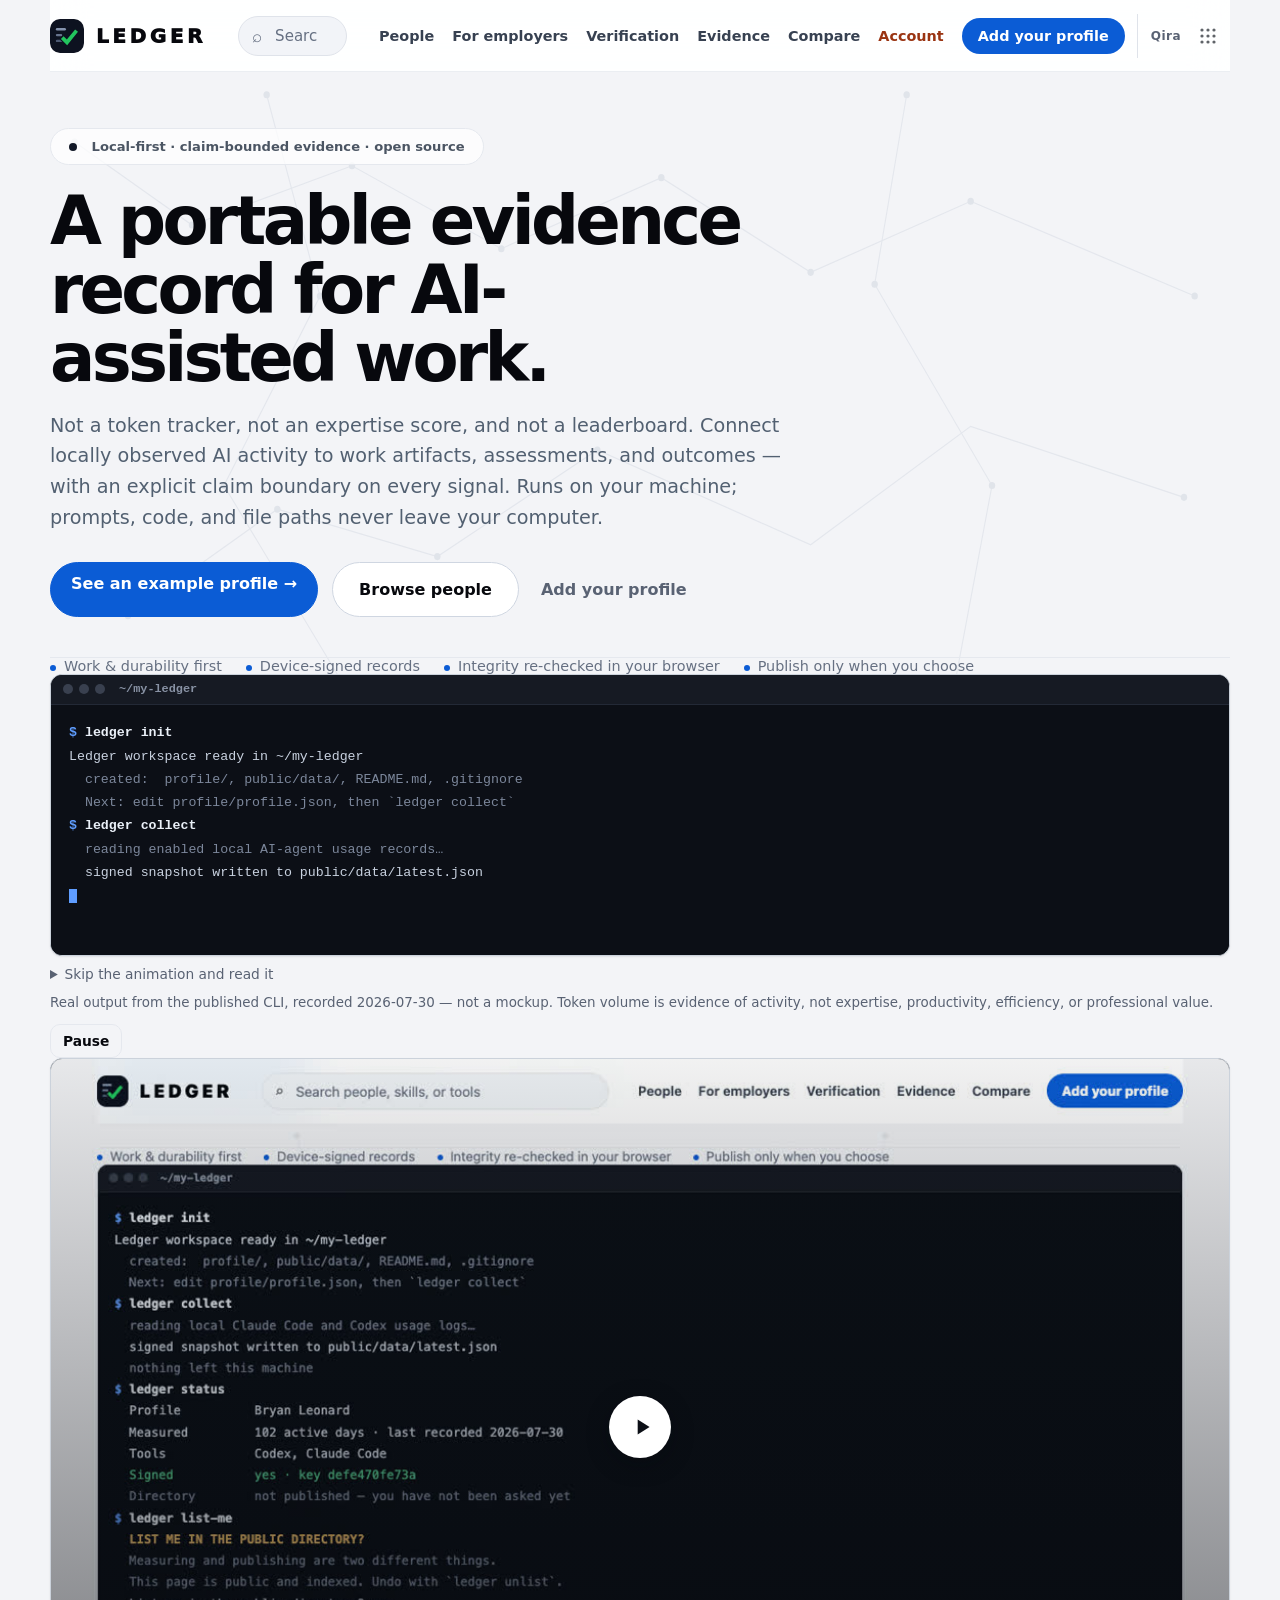
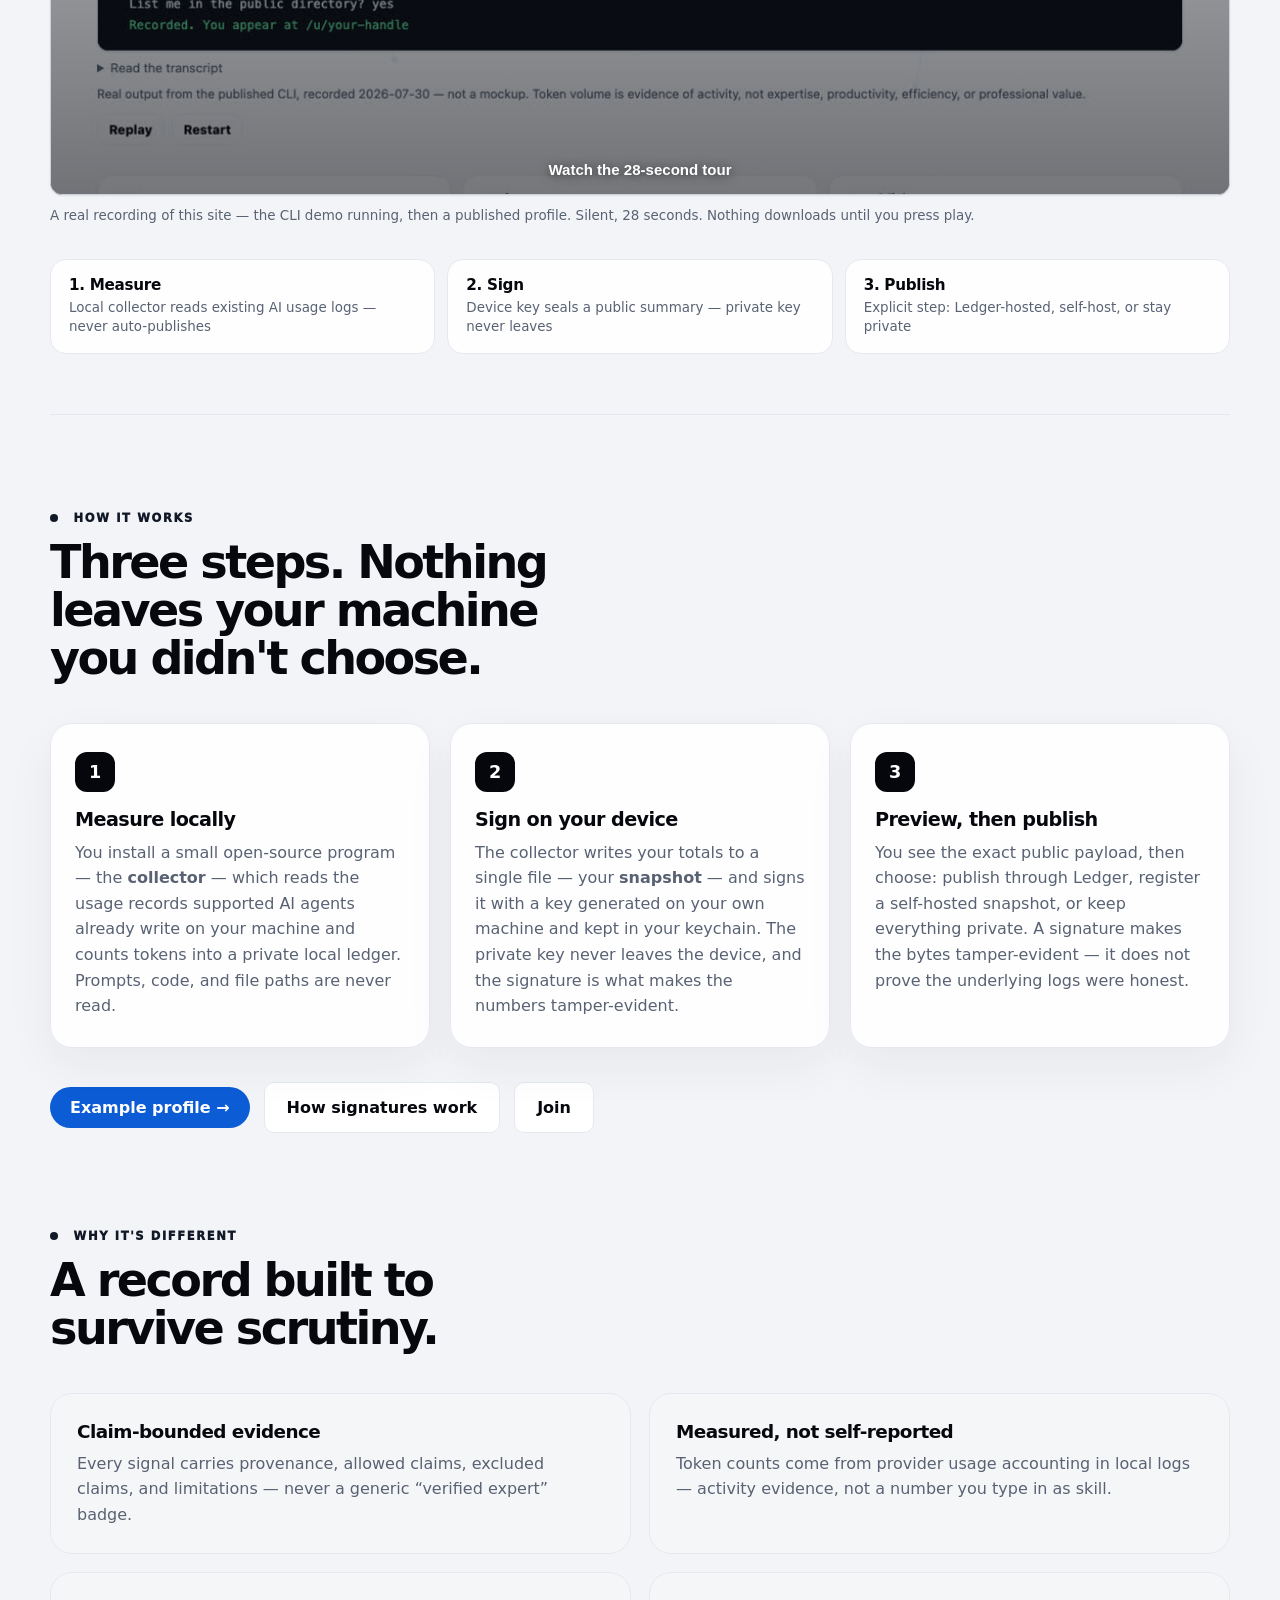
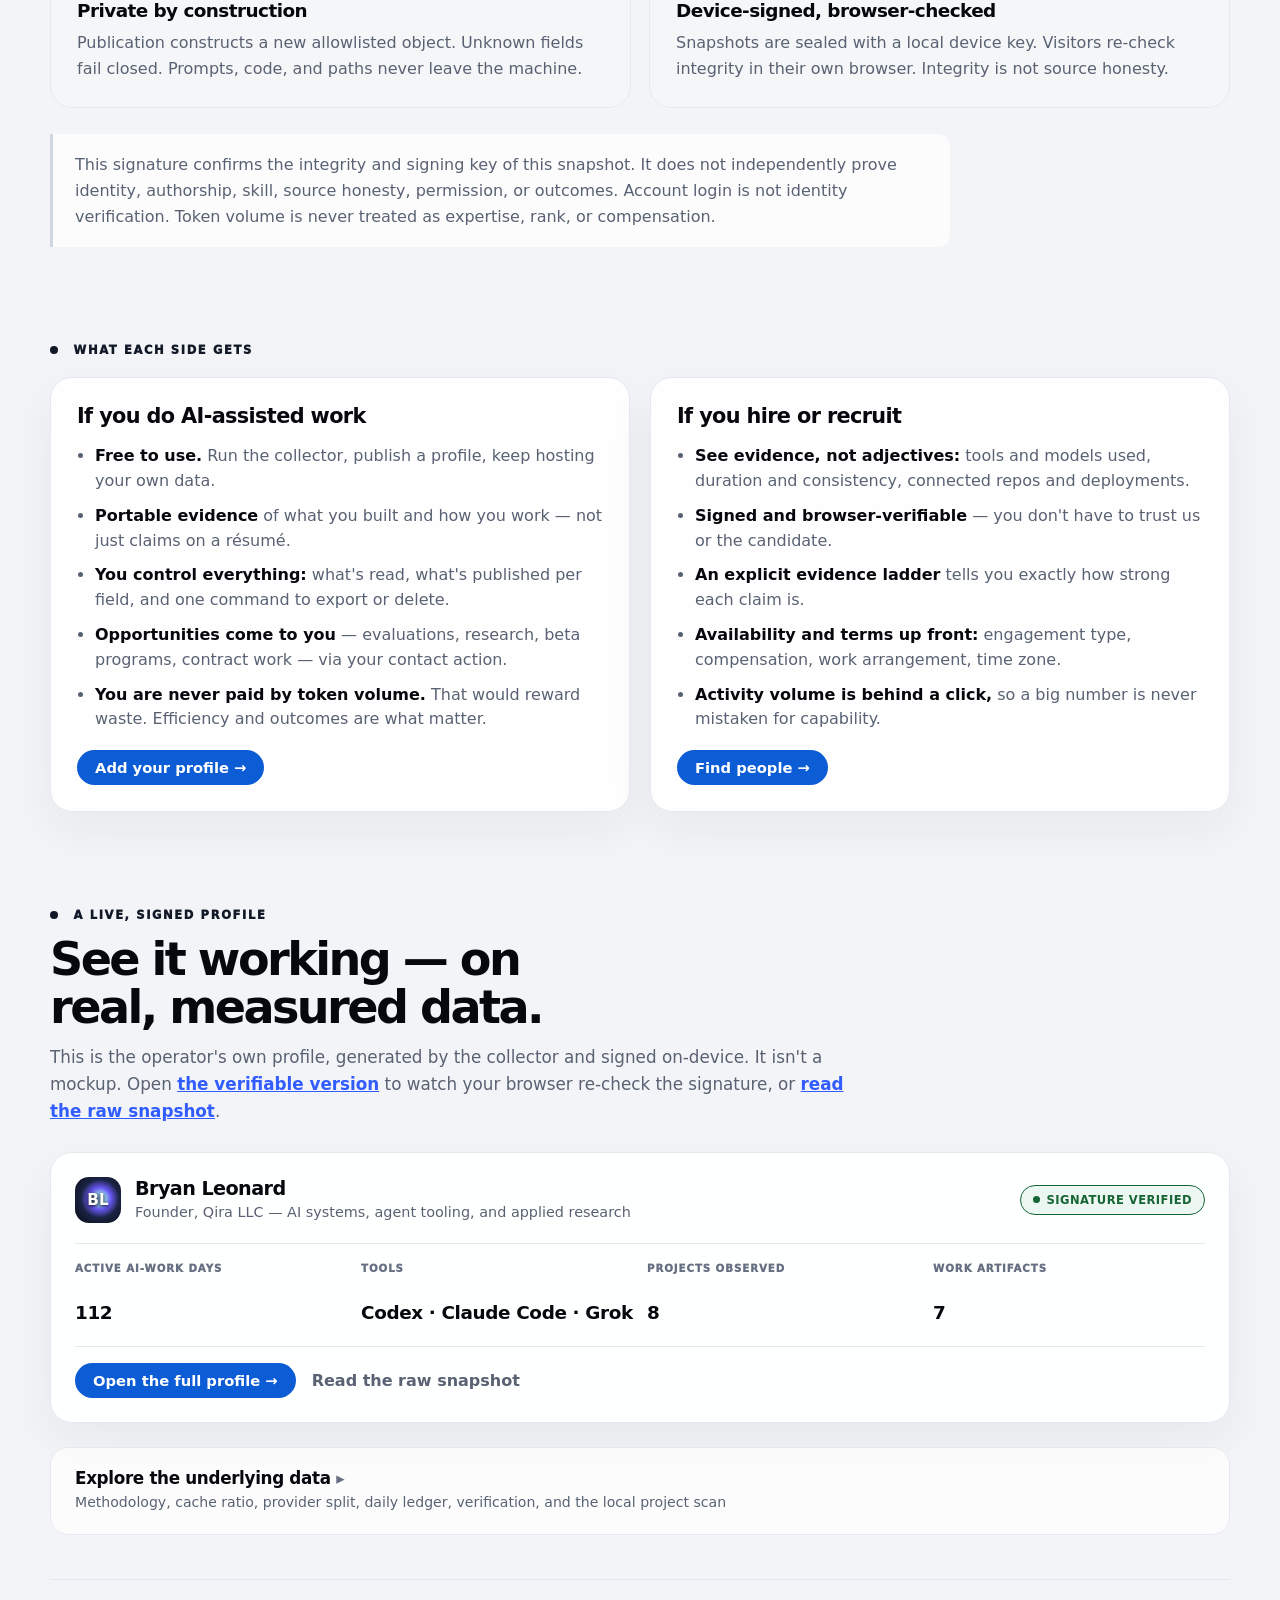
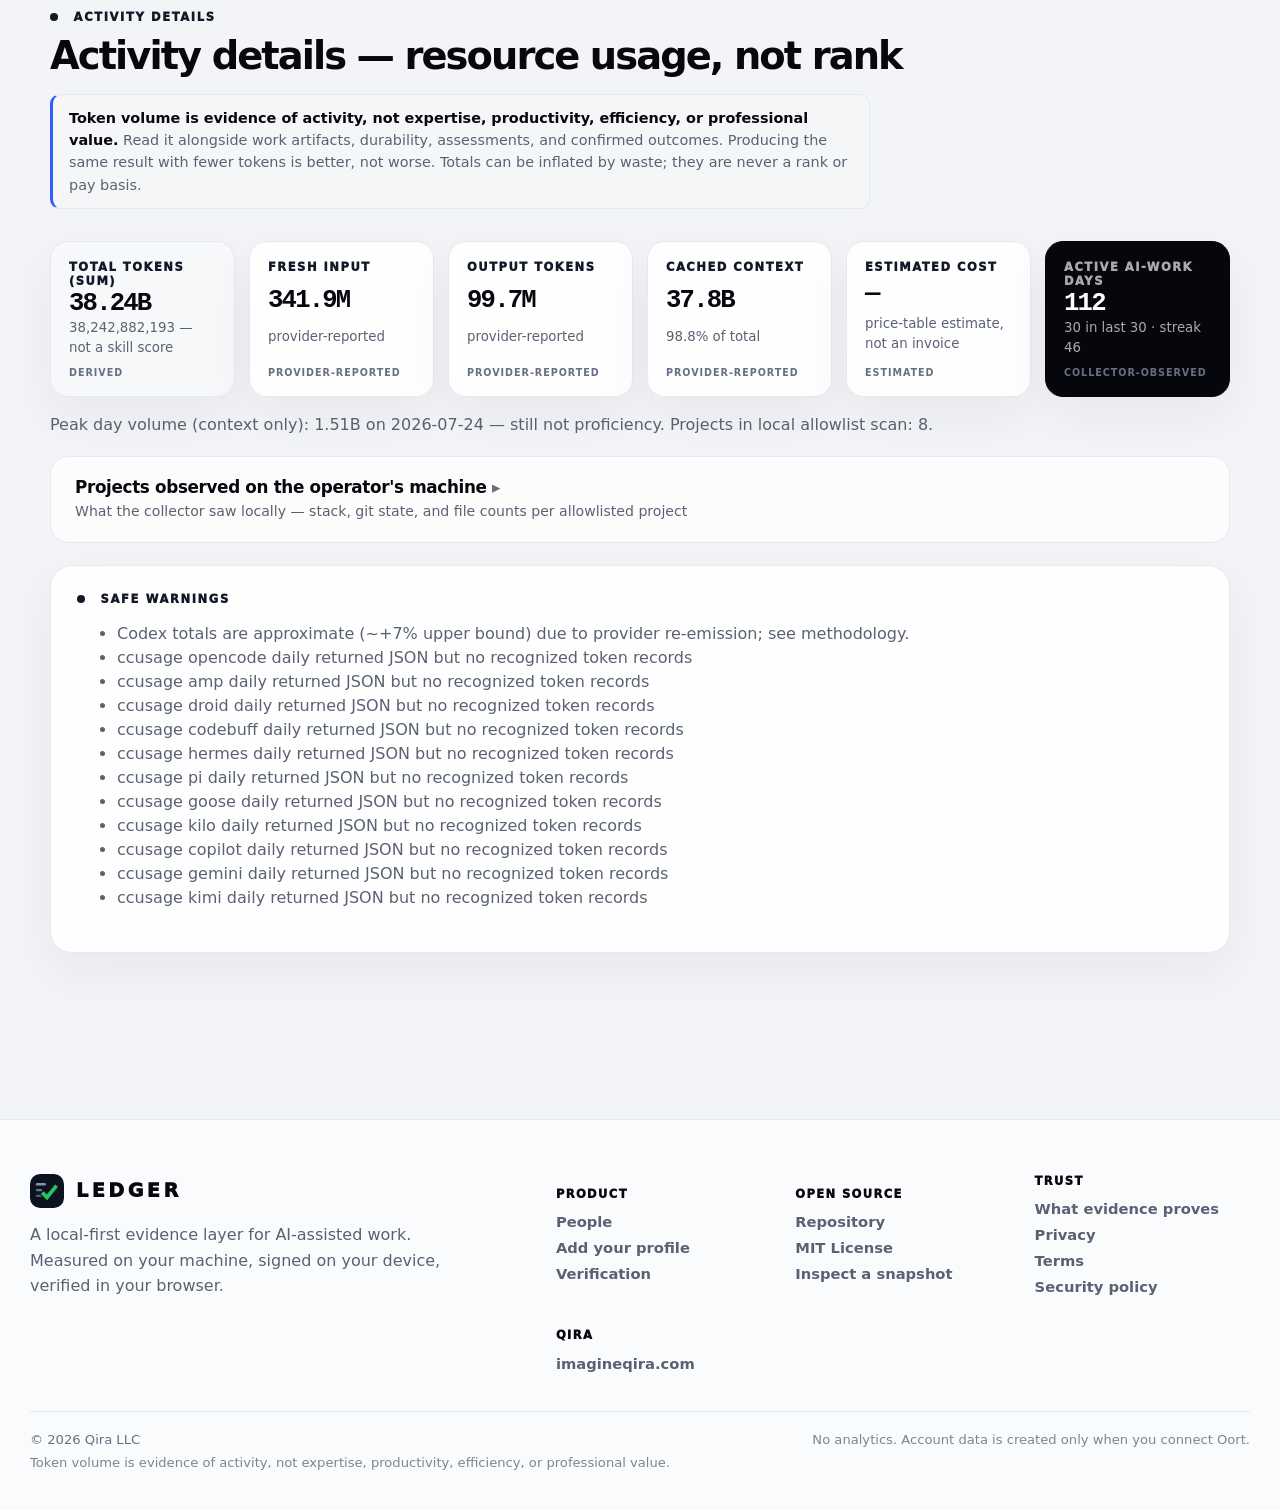
==== account/index.html @ eb3af28a "deploy: publish Oort-owned Ledger accounts" ====
<!doctype html>
<html lang="en">
  <head>
    <meta charset="UTF-8" />
    <meta name="viewport" content="width=device-width, initial-scale=1.0" />
    <meta name="theme-color" content="#05070d" />

    <title>Your Ledger account</title>
    <meta
      name="description"
      content="Own and manage one Ledger handle through your existing Oort account. Local provider logs and signing keys remain on your machine."
    />
    <link rel="canonical" href="https://ledger.imagineqira.com/account" />

    <!-- Icons -->
    <link rel="icon" href="/favicon.svg" type="image/svg+xml" />
    <link rel="icon" href="/favicon-32.png" sizes="32x32" type="image/png" />
    <link rel="apple-touch-icon" href="/apple-touch-icon.png" />

    <!-- Open Graph (Facebook, LinkedIn, Slack, Discord, iMessage) -->
    <meta property="og:type" content="website" />
    <meta property="og:site_name" content="Ledger — Evidence layer for AI-assisted work" />
    <meta property="og:title" content="Your Ledger account" />
    <meta
      property="og:description"
      content="Own and manage one Ledger handle through your existing Oort account. Local provider logs and signing keys remain on your machine."
    />
    <meta property="og:url" content="https://ledger.imagineqira.com/account" />
    <meta property="og:image" content="https://ledger.imagineqira.com/og.png" />
    <meta property="og:image:width" content="1200" />
    <meta property="og:image:height" content="630" />
    <meta property="og:image:alt" content="Ledger — evidence of how you work with AI, not a token leaderboard" />

    <!-- Twitter / X -->
    <meta name="twitter:card" content="summary_large_image" />
    <meta name="twitter:title" content="Your Ledger account" />
    <meta
      name="twitter:description"
      content="Own and manage one Ledger handle through your existing Oort account. Local provider logs and signing keys remain on your machine."
    />
    <meta name="twitter:image" content="https://ledger.imagineqira.com/og.png" />
    <script src="/assets/qira-apps/qira-product-launcher.js?v=20260808" defer></script>
    <script type="module" crossorigin src="/assets/index-YiQOmhSq.js"></script>
    <link rel="stylesheet" crossorigin href="/assets/index-DPDFuOQU.css">
      <meta name="robots" content="noindex, nofollow" />
  </head>
  <body>
    <div id="root"></div>
    <!--
      Clean-URL restore for GitHub Pages. A hard load of /people is served by
      404.html, which redirects to /?/people (a real 200). This restores the
      clean path before the app boots, so the address bar reads /people and the
      status is 200 — no visible 404. See public/404.html.
    -->
    <script>
      (function () {
        var l = window.location;
        if (l.search[1] === '/') {
          var decoded = l.search
            .slice(1)
            .split('&')
            .map(function (s) { return s.replace(/~and~/g, '&'); })
            .join('?');
          window.history.replaceState(null, null, l.pathname.slice(0, -1) + decoded + l.hash);
        }
      })();
    </script>
  </body>
</html>
---- assets/index-DPDFuOQU.css ----
h1,h2,h3,h4,h5,h6{letter-spacing:-.011em;color:var(--ink);text-wrap:balance;margin:0 0 .5em;font-weight:750;line-height:1.25}h1{letter-spacing:-.021em;font-size:1.95rem}h2{letter-spacing:-.015em;font-size:1.35rem}h3{font-size:1.08rem}h4{font-size:.97rem}h5,h6{font-size:.9rem;font-weight:700}:root{color:#07080d;--ink:#07080d;--muted:#596273;--faint:#667082;--line:#e5e8ee;--soft:#f5f6f8;--blue:#315cff;--dark:#05060b;background:#fbfbfc;font-family:Inter,system-ui,-apple-system,BlinkMacSystemFont,Segoe UI,sans-serif}*{box-sizing:border-box}body{min-width:320px;min-height:100vh;color:var(--ink);background:radial-gradient(circle at 82% 13%,#00000009,#0000 16rem),radial-gradient(circle at 12% 30%,#315cff0b,#0000 23rem),linear-gradient(#fff,#fbfbfc);margin:0}a{color:inherit}main{width:min(1220px,100% - 40px);margin:0 auto;padding-bottom:88px;position:relative}.network-field{pointer-events:none;z-index:0;width:100%;height:100%;position:fixed;inset:0}.network-field path{fill:none;stroke:#cfd5df;stroke-width:1px}.network-field circle{fill:#c7ced9}.topbar{z-index:5;-webkit-backdrop-filter:blur(18px);backdrop-filter:blur(18px);background:#ffffffdb;border-bottom:1px solid #e5e8eebf;justify-content:space-between;align-items:center;height:72px;display:flex;position:sticky;top:0}.brand{letter-spacing:.18em;align-items:center;gap:12px;font-size:1.25rem;font-weight:950;text-decoration:none;display:flex}.brand-mark{border-radius:10px;flex:none;width:34px;height:34px;display:block}nav{color:#374151;align-items:center;gap:28px;font-size:.92rem;font-weight:650;display:flex}nav a{text-decoration:none}.nav-button{color:#fff;background:#05060b;border-radius:9px;padding:12px 18px;font-weight:850}.hero{z-index:1;border-bottom:1px solid var(--line);flex-direction:column;justify-content:center;min-height:auto;padding:56px 0 60px;display:flex;position:relative}.hero-pill{border:1px solid var(--line);color:#4b5563;background:#ffffffb8;border-radius:999px;width:fit-content;padding:10px 18px;font-size:.82rem;font-weight:800}.hero-pill span,.section-kicker span,.tier-label span{background:#111827;border-radius:999px;width:8px;height:8px;margin-right:10px;display:inline-block}.hero h1{letter-spacing:-.055em;max-width:16ch;margin:22px 0 18px;font-size:clamp(2.6rem,5.4vw,4.2rem);line-height:1.02}.hero p{color:#526071;max-width:62ch;margin:0;font-size:clamp(1.05rem,1.5vw,1.24rem);line-height:1.6}.hero-actions{flex-wrap:wrap;gap:14px;margin-top:28px;display:flex}.hero-actions a{background:#fff;border:1px solid #cfd6e1;border-radius:10px;padding:17px 26px;font-weight:900;text-decoration:none}.hero-actions a:first-child{color:#fff;background:#06070c;border-color:#06070c}.hero-facts{border-top:1px solid var(--line);color:#667082;flex-wrap:wrap;gap:24px;margin:40px 0 0;padding:22px 0 0;font-size:.9rem;display:flex}.notice{color:#9f1239;background:#fff4f5;border:1px solid #f0c8ce;border-radius:12px;width:fit-content;margin-top:22px;padding:12px 14px}code{background:#f1f3f6;border-radius:6px;padding:2px 6px}.metrics-grid{z-index:1;grid-template-columns:repeat(6,1fr);gap:14px;margin:32px 0 18px;display:grid;position:relative}.metric,.panel,.project-card{border:1px solid var(--line);background:#ffffffe0;box-shadow:0 18px 50px #141e320e}.metric{border-radius:18px;flex-direction:column;justify-content:space-between;min-height:156px;padding:18px;display:flex}.metric span,.section-kicker,dt,.tier-label{color:#111827;letter-spacing:.13em;text-transform:uppercase;font-size:.72rem;font-weight:950}.metric strong{letter-spacing:-.07em;font-family:ui-monospace,SFMono-Regular,Menlo,Monaco,Consolas,monospace;font-size:clamp(1.35rem,2vw,1.85rem)}.metric small,.panel-copy,.data-row small,.project-card p,.project-card small,dd,.warnings li,.section-title-row p{color:var(--muted);line-height:1.5}.metric--dark{color:#fff;background:#06070c;border-color:#06070c}.metric--dark span,.metric--dark small{color:#ffffffa8}.metric--quiet{background:#f7f8fa}.panel-grid{z-index:1;grid-template-columns:1.15fr .85fr;gap:18px;display:grid;position:relative}.panel{border-radius:22px;padding:26px}.wide-panel{grid-row:span 2}.full-panel{grid-column:1/-1}.panel h2,.project-section h2{letter-spacing:-.065em;margin:10px 0 12px;font-size:clamp(1.9rem,3.5vw,3.1rem);line-height:1.02}.ratio-track{background:#edf0f5;border-radius:999px;height:18px;margin:24px 0 18px;overflow:hidden}.ratio-track div{border-radius:inherit;background:linear-gradient(90deg,#06070c,#315cff);height:100%}.split-two{grid-template-columns:1fr 1fr;gap:12px;display:grid}.split-two div{border:1px solid var(--line);background:#f8f9fb;border-radius:16px;padding:16px}.split-two span{color:#667082;text-transform:uppercase;letter-spacing:.1em;font-size:.74rem;font-weight:900;display:block}.split-two strong{letter-spacing:-.06em;margin:5px 0;font-size:2.15rem;display:block}.data-row{border-bottom:1px solid var(--line);justify-content:space-between;gap:18px;padding:14px 0;display:flex}.data-row strong{display:block}.data-row div:last-child{text-align:right}.bars{align-items:end;gap:10px;height:290px;padding-top:20px;display:flex}.bar-wrap{text-align:center;flex-direction:column;flex:1;justify-content:end;gap:8px;min-width:18px;height:100%;display:flex}.bar{background:#08090e;border-radius:999px 999px 6px 6px;min-height:7px;position:relative;overflow:hidden}.bar span{background:#315cff;position:absolute;bottom:0;left:0;right:0}.bar-wrap small{color:#667082;font-size:.72rem}.project-section{z-index:1;margin-top:110px;position:relative}.tier-label{margin-bottom:22px}.project-title-row{grid-template-columns:minmax(0,1fr) minmax(320px,520px);align-items:end}.section-title-row{gap:26px;margin-bottom:28px;display:grid}.scanner-summary{grid-template-columns:repeat(3,1fr);gap:10px;display:grid}.scanner-summary div{border:1px solid var(--line);background:#ffffffc7;border-radius:18px;padding:16px}.scanner-summary strong{letter-spacing:-.06em;font-size:1.7rem;display:block}.scanner-summary span{color:#667082;text-transform:uppercase;letter-spacing:.1em;margin-top:2px;font-size:.72rem;font-weight:900;display:block}.project-matrix{grid-template-columns:repeat(4,minmax(0,1fr));align-items:stretch;gap:16px;display:grid}.project-card{border-radius:22px;flex-direction:column;gap:14px;min-height:320px;padding:20px;display:flex;position:relative;overflow:hidden}.project-card.is-missing{background:linear-gradient(#fbfcfe,#f7f8fa)}.project-index{color:#e1e6ef;letter-spacing:-.08em;z-index:0;font-size:3.8rem;font-weight:950;line-height:1;position:absolute;bottom:14px;right:18px}.project-head,.project-card p,.project-diagnostics,.project-links,.tag-row,.count-row,.project-card small{z-index:1;position:relative}.project-head{justify-content:space-between;align-items:flex-start;gap:14px;display:flex}.project-head strong{letter-spacing:-.045em;font-size:1.3rem;display:block}.project-head span{color:#667082;text-transform:uppercase;letter-spacing:.12em;margin-top:5px;font-size:.68rem;font-weight:950;display:block}.project-head b{color:#166534;letter-spacing:.12em;background:#edf7f1;border-radius:999px;flex:none;padding:6px 9px;font-size:.64rem}.project-card.is-missing .project-head b{color:#667085;background:#f1f3f6}.project-diagnostics{grid-template-columns:repeat(2,minmax(0,1fr));gap:8px;display:grid}.project-diagnostics div{border:1px solid var(--line);background:#fafbfc;border-radius:13px;min-width:0;padding:9px 10px}.project-diagnostics span{color:#667082;text-transform:uppercase;letter-spacing:.1em;font-size:.62rem;font-weight:950;display:block}.project-diagnostics strong{text-overflow:ellipsis;white-space:nowrap;margin-top:3px;font-size:.82rem;display:block;overflow:hidden}.project-links,.tag-row,.count-row{flex-wrap:wrap;gap:7px;display:flex}.project-links a,.project-links span,.tag-row span,.count-row span{border:1px solid var(--line);color:#475467;background:#f8f9fb;border-radius:999px;padding:6px 8px;font-size:.72rem;font-weight:850;text-decoration:none}.tag-row span{color:#fff;background:#05060b;border-color:#05060b}.proof-list{gap:10px;margin:0;display:grid}.proof-list div{border-bottom:1px solid var(--line);grid-template-columns:132px 1fr;gap:12px;padding-bottom:10px;display:grid}dd{word-break:break-word;margin:0;line-height:1.5}.proof-list dd,.kv strong{font-family:ui-monospace,SFMono-Regular,Menlo,Monaco,Consolas,monospace;font-size:.82rem}.warnings{z-index:1;margin-top:22px;position:relative}@media (width<=1080px){.metrics-grid{grid-template-columns:repeat(3,1fr)}.panel-grid,.project-title-row{grid-template-columns:1fr}.wide-panel{grid-row:auto}.project-matrix{grid-template-columns:repeat(2,minmax(0,1fr))}nav{gap:14px}}@media (width<=720px){main{width:min(100% - 24px,1220px)}.topbar{height:auto;padding:14px 0}.brand span{font-size:1rem}nav{display:none}.hero{min-height:650px;padding-top:60px}.hero h1{font-size:clamp(3.1rem,16vw,4.8rem)}.hero-actions,.hero-facts{display:grid}.metrics-grid,.split-two,.project-matrix,.scanner-summary{grid-template-columns:1fr}.proof-list div,.data-row{grid-template-columns:1fr;display:grid}.data-row div:last-child{text-align:left}.project-card{min-height:auto}}.evidence-tag{letter-spacing:.1em;text-transform:uppercase;color:var(--faint);margin-top:8px;font-size:.6rem;font-style:normal;font-weight:800}.methodology-grid{grid-template-columns:1fr;gap:10px;margin:6px 0 14px;display:grid}@media (width>=720px){.methodology-grid{grid-template-columns:1fr 1fr}}.methodology-row{border:1px solid var(--line);background:var(--soft);border-radius:12px;padding:12px 14px}.methodology-head{justify-content:space-between;align-items:center;gap:10px;margin-bottom:6px;display:flex}.methodology-head strong{font-size:.92rem}.methodology-row small{color:var(--muted);font-size:.8rem;line-height:1.45}.evidence-chip{letter-spacing:.08em;text-transform:uppercase;white-space:nowrap;border:1px solid #0000;border-radius:999px;padding:3px 8px;font-size:.62rem;font-weight:900}.evidence-provider_reported{color:#2947cc;background:#315cff1f;border-color:#315cff40}.evidence-collector_derived{color:#0f766e;background:#0d94881f;border-color:#0d948840}.evidence-tokenizer_estimated{color:#b45309;background:#b453091f;border-color:#b4530947}.evidence-application_reported{color:#4338ca;background:#4f46e51f;border-color:#4f46e540}.evidence-user_submitted{color:#4b5563;background:#6b728024;border-color:#6b72804d}.methodology-not{margin:6px 0 0;padding-left:18px}.methodology-not li{color:var(--muted);font-size:.82rem;line-height:1.55}.profile{z-index:1;flex-direction:column;gap:18px;margin:28px 0 8px;display:flex;position:relative}.profile-card{border:1px solid var(--line);background:#ffffffe6;border-radius:22px;flex-wrap:wrap;justify-content:space-between;align-items:flex-start;gap:16px 24px;padding:24px;display:flex;box-shadow:0 18px 50px #141e320f}.profile-id{flex:340px;align-items:flex-start;gap:18px;min-width:0;display:flex}.profile-avatar{letter-spacing:-.03em;color:#fff;background:linear-gradient(135deg,#05060b,#315cff);border-radius:20px;flex:none;justify-content:center;align-items:center;width:66px;height:66px;font-size:1.5rem;font-weight:950;display:flex}.profile-name{letter-spacing:-.02em;margin:0;font-size:1.55rem}.profile-pronouns{color:var(--faint);letter-spacing:0;font-size:.9rem;font-weight:600}.profile-role{color:var(--muted);margin:2px 0 0;font-weight:600}.profile-meta{color:var(--muted);flex-wrap:wrap;gap:8px 14px;margin-top:8px;font-size:.85rem;display:flex}.profile-avail{color:#0f766e;font-weight:700}.profile-links{gap:14px;margin-top:10px;display:flex}.profile-links a{color:var(--blue);font-size:.82rem;font-weight:800;text-decoration:none}.profile-verify{border-top:1px solid var(--line);flex-wrap:wrap;flex-basis:100%;justify-content:flex-start;align-items:center;gap:8px;width:100%;margin-top:4px;padding-top:16px;display:flex}.vchip-more{cursor:pointer;color:var(--muted);border:1px dashed var(--line);background:#fff;text-decoration:none}.vchip-more:hover{color:var(--ink);border-color:var(--faint)}.idp-explain{color:var(--muted);align-self:center;font-size:.72rem;font-weight:700;text-decoration:none}.idp-explain:hover{color:var(--ink);text-decoration:underline}.vchip{letter-spacing:.02em;border:1px solid var(--line);background:var(--soft);color:var(--muted);cursor:help;border-radius:999px;align-items:center;gap:6px;padding:5px 10px;font-size:.7rem;font-weight:800;display:inline-flex}.vchip b{font-size:.72rem}.vchip-verified{color:#0f766e;background:#0d94881f;border-color:#0d948847}.vchip-reported{color:#2947cc;background:#315cff1a;border-color:#315cff38}.vchip-pending{color:#4b5563;background:#6b72801f;border-color:#6b728040}.vchip-unverified,.vchip-self_submitted{color:#92400e;background:#b4530914;border-color:#b4530933}.profile-bio{color:var(--muted);max-width:820px;margin:0;line-height:1.55}.profile-stats{grid-template-columns:repeat(6,1fr);gap:12px;display:grid}.profile-stats>div{border:1px solid var(--line);background:#ffffffd9;border-radius:14px;padding:14px}.profile-stats strong{letter-spacing:-.05em;font-family:ui-monospace,SFMono-Regular,Menlo,monospace;font-size:1.4rem;display:block}.profile-stats span{color:var(--muted);text-transform:uppercase;letter-spacing:.06em;margin-top:4px;font-size:.72rem;font-weight:700;display:block}.profile-cols{grid-template-columns:1fr 1fr;gap:16px;display:grid}.profile-block{border:1px solid var(--line);background:var(--soft);border-radius:16px;padding:16px}.profile-block h3{letter-spacing:.12em;text-transform:uppercase;color:#111827;margin:0 0 10px;font-size:.72rem;font-weight:950}.profile-block h3:not(:first-child){margin-top:14px}.tag-row{flex-wrap:wrap;gap:7px;margin-bottom:4px;display:flex}.tag-row span{color:var(--muted);border:1px solid var(--line);background:#fff;border-radius:999px;padding:4px 10px;font-size:.76rem;font-weight:700}.tag-row .tag-strong{color:#111827;background:#315cff0f;border-color:#315cff4d}.tag-row .tag-open{color:#0f766e;background:#0d94880f;border-color:#0d94884d}.profile-heatmap{border:1px solid var(--line);background:#ffffffd9;border-radius:16px;padding:16px}.heatmap{padding:10px 0 4px;overflow-x:auto}.heatmap-grid{gap:3px;min-width:min-content;display:flex}.heatmap-col{flex-direction:column;gap:3px;display:flex}.heatmap-cell{background:var(--soft);border-radius:3px;width:12px;height:12px}.heatmap-cell.hm-empty{background:0 0}.heatmap .hm-0{background:#eceef3}.heatmap .hm-1{background:#c7d2fe}.heatmap .hm-2{background:#8ea2ff}.heatmap .hm-3{background:#5470ff}.heatmap .hm-4{background:#2947cc}.heatmap-legend{color:var(--faint);align-items:center;gap:5px;margin-top:10px;font-size:.7rem;font-weight:700;display:flex}.heatmap-legend i{border-radius:3px;width:12px;height:12px;display:inline-block}.profile-note{color:var(--faint);margin:12px 0 0;font-size:.78rem;line-height:1.5}@media (width<=900px){.profile-stats{grid-template-columns:repeat(3,1fr)}.profile-cols{grid-template-columns:1fr}.profile-verify{justify-content:flex-start;max-width:none}}@media (width<=520px){.profile-stats{grid-template-columns:repeat(2,1fr)}}body{overflow-x:clip}.panel-grid>*,.metrics-grid>*,.panel{min-width:0}.bars{overflow-x:auto}@media (width<=560px){.metrics-grid{grid-template-columns:repeat(2,1fr)}}.profile-work{border:1px solid var(--line);background:#ffffffe6;border-radius:22px;flex-direction:column;gap:16px;padding:22px;display:flex}.work-head h3{letter-spacing:-.02em;margin:6px 0 4px;font-size:1.2rem}.work-head p{color:var(--muted);max-width:760px;margin:0;font-size:.88rem;line-height:1.5}.work-grid{grid-template-columns:repeat(auto-fill,minmax(268px,1fr));gap:12px;display:grid}.work-card{border:1px solid var(--line);background:#fff;border-radius:16px;flex-direction:column;gap:8px;padding:14px;display:flex}.work-card.work-collector_observed{border-color:#0f766e59;box-shadow:inset 0 0 0 1px #0f766e14}.work-top{flex-wrap:wrap;justify-content:space-between;align-items:center;gap:8px;display:flex}.work-type{letter-spacing:.12em;text-transform:uppercase;color:var(--faint);font-size:.68rem;font-weight:900}.work-badge{border:1px solid var(--line);white-space:nowrap;cursor:help;border-radius:999px;align-items:center;gap:5px;padding:3px 8px;font-size:.7rem;font-weight:800;display:inline-flex}.work-badge b{font-size:.75rem;line-height:1}.wb-collector_observed{color:#0f766e;background:#0f766e17;border-color:#0f766e4d}.wb-link_provided{color:#1d4ed8;background:#1d4ed814;border-color:#1d4ed840}.wb-self_reported{color:var(--muted);background:#64748b14}.work-title{letter-spacing:-.01em;font-size:.97rem;line-height:1.3}.work-desc{color:var(--muted);margin:0;font-size:.83rem;line-height:1.5}.work-foot{color:var(--faint);flex-wrap:wrap;gap:6px 12px;margin-top:auto;padding-top:4px;font-size:.74rem;font-weight:600;display:flex}.work-foot a{color:var(--blue);font-weight:800;text-decoration:none}.work-foot a:hover{text-decoration:underline}.work-outcomes h3{letter-spacing:-.02em;margin:4px 0 6px;font-size:1.05rem}.work-outcome-note,.work-empty{color:var(--muted);max-width:760px;margin:0 0 10px;font-size:.85rem;line-height:1.55}.work-empty{border:1px dashed var(--line);background:#64748b0a;border-radius:14px;padding:14px}@media (width<=720px){.profile-work{border-radius:18px;padding:16px}.work-grid{grid-template-columns:1fr}}a:focus-visible,button:focus-visible,summary:focus-visible,details:focus-visible,[tabindex]:focus-visible{outline-offset:2px;border-radius:4px;outline:3px solid #6ea8fe}a:focus,button:focus,summary:focus{outline-offset:2px;outline:3px solid #6ea8fe}a:focus:not(:focus-visible),button:focus:not(:focus-visible),summary:focus:not(:focus-visible){outline:none}@media (prefers-reduced-motion:reduce){*,:before,:after{scroll-behavior:auto!important;transition-duration:.01ms!important;animation-duration:.01ms!important;animation-iteration-count:1!important}}.heatmap-data{margin-top:.75rem;font-size:.85rem}.heatmap-data summary{cursor:pointer;color:var(--muted,#9aa4b2);padding:.25rem 0}.heatmap-data summary:hover{color:var(--text,#e6edf3)}.heatmap-table-wrap{max-height:22rem;margin-top:.5rem;overflow:auto}.heatmap-data table{border-collapse:collapse;font-variant-numeric:tabular-nums;width:100%}.heatmap-data caption{text-align:left;color:var(--muted,#9aa4b2);padding-bottom:.5rem}.heatmap-data th,.heatmap-data td{text-align:left;border-bottom:1px solid #ffffff14;padding:.3rem .6rem;font-weight:400}.heatmap-data thead th{background:var(--panel,#12161c);font-weight:600;position:sticky;top:0}.heatmap-data td{text-align:right}.skip-link{z-index:100;color:#0b0e13;background:#6ea8fe;border-radius:0 0 6px;padding:.6rem 1rem;font-weight:600;position:absolute;top:0;left:-9999px}.skip-link:focus{left:0}.directory,.join,.verify-page{z-index:1;padding-top:48px;position:relative}.directory-head{flex-wrap:wrap;justify-content:space-between;align-items:flex-start;gap:24px;margin-bottom:30px;display:flex}.directory-head h2{letter-spacing:-.065em;margin:0 0 10px;font-size:clamp(1.9rem,3.5vw,3.1rem);line-height:1.02}.directory-head p{max-width:62ch;color:var(--muted);margin:0;line-height:1.55}.cta{color:#fff;white-space:nowrap;background:#06070c;border-radius:10px;padding:15px 22px;font-weight:900;text-decoration:none;display:inline-block}.cta:hover{background:#1b1f2b}.directory-controls{flex-wrap:wrap;align-items:center;gap:14px;margin-bottom:24px;display:flex}.directory-controls input[type=search]{border:1px solid var(--line);min-width:0;color:var(--ink);font:inherit;background:#fff;border-radius:10px;flex:22rem;padding:14px 16px}.directory-controls input[type=search]:focus-visible{outline:2px solid var(--blue);outline-offset:2px}.toggle{color:var(--muted);align-items:center;gap:8px;font-size:.92rem;font-weight:700;display:inline-flex}.member-grid{grid-template-columns:repeat(auto-fill,minmax(min(100%,21rem),1fr));gap:16px;margin:0;padding:0;list-style:none;display:grid}.member-card{border:1px solid var(--line);background:#ffffffe0;border-radius:22px;flex-direction:column;gap:14px;padding:22px;display:flex;box-shadow:0 18px 50px #141e320e}.member-link{color:inherit;align-items:flex-start;gap:14px;text-decoration:none;display:flex}.member-link:hover .member-identity strong{text-decoration:underline}.member-link:focus-visible{outline:2px solid var(--blue);outline-offset:3px;border-radius:12px}.member-avatar{color:#fff;background:radial-gradient(circle at 54% 47%,#9bd2ff 0 18%,#6f5cff 31%,#1a2444 55%,#080910 100%);border-radius:14px;flex:none;place-items:center;width:46px;height:46px;font-size:.95rem;font-weight:900;display:grid}.member-identity{flex-direction:column;gap:4px;min-width:0;display:flex}.member-identity strong{letter-spacing:-.04em;color:var(--ink);font-size:1.15rem}.member-headline{color:var(--muted);font-size:.88rem;line-height:1.45}.member-location{color:var(--faint);font-size:.78rem;font-weight:700}.member-stats{border-top:1px solid var(--line);grid-template-columns:repeat(3,minmax(0,1fr));gap:10px;margin:0;padding:14px 0 0;display:grid}.member-stats>div{grid-template-rows:2.4em auto;align-content:start;gap:3px;min-width:0;display:grid}.member-stats dt{color:var(--faint);letter-spacing:.1em;text-transform:uppercase;font-size:.62rem;font-weight:950}.member-stats dd{letter-spacing:-.05em;color:var(--ink);margin:0;font-family:ui-monospace,SFMono-Regular,Menlo,monospace;font-size:1.15rem}.member-tools{color:var(--muted);margin:0;font-size:.82rem;font-weight:700}.member-availability{border-top:1px dashed var(--line);color:var(--muted);margin:0;padding-top:12px;font-size:.84rem;line-height:1.5}.directory-footnote{border-top:1px solid var(--line);color:var(--muted);max-width:72ch;margin-top:34px;padding-top:22px;font-size:.87rem;line-height:1.6}.sig{letter-spacing:.04em;text-transform:uppercase;border:1px solid;border-radius:999px;align-items:center;gap:7px;width:fit-content;padding:7px 12px;font-size:.72rem;font-weight:900;display:inline-flex}.sig-dot{background:currentColor;border-radius:999px;width:7px;height:7px}.sig-valid{color:#166534;background:#edf7f1}.sig-invalid{color:#9f1239;background:#fff4f5}.sig-unsigned{color:#854d0e;background:#fefce8}.sig-unreachable,.sig-checking{color:#667085;background:#f1f3f6}.member-banner{justify-content:space-between;align-items:center;gap:16px;padding:24px 0 0;display:flex}.member-banner a{color:var(--muted);font-weight:800;text-decoration:none}.member-banner a:hover{color:var(--ink);text-decoration:underline}.alert{background:#fff4f5;border-color:#f0c8ce}.alert h2{color:#9f1239}.join,.verify-page{max-width:860px;margin:0 auto}.join-head h2,.verify-page h2{letter-spacing:-.065em;margin:0 0 14px;font-size:clamp(1.9rem,3.5vw,3.1rem);line-height:1.02}.lede{color:var(--muted);max-width:64ch;margin:0;font-size:1.15rem;line-height:1.62}.steps{gap:34px;margin:44px 0 0;padding:0;list-style:none;display:grid}.steps>li{border-left:2px solid var(--line);padding-left:22px}.steps h3{letter-spacing:-.03em;margin:0 0 8px;font-size:1.15rem}.steps p{color:var(--muted);max-width:64ch;margin:0 0 12px;line-height:1.6}.muted{color:var(--muted)}.steps .muted{font-size:.86rem}.command{background:#06070c;border-radius:12px;align-items:center;gap:12px;margin-bottom:10px;padding:13px 16px;display:flex;overflow-x:auto}.command code{white-space:pre;color:#e8ecf5;background:0 0;padding:0;font-family:ui-monospace,SFMono-Regular,Menlo,monospace;font-size:.84rem}.command button{letter-spacing:.08em;text-transform:uppercase;color:#fff;cursor:pointer;background:0 0;border:1px solid #ffffff38;border-radius:8px;flex:none;margin-left:auto;padding:7px 12px;font-size:.7rem;font-weight:900}.command button:hover{background:#ffffff1f}.command button:focus-visible{outline-offset:2px;outline:2px solid #9bd2ff}.join-honest{border:1px solid var(--line);background:var(--soft);border-radius:22px;margin-top:44px;padding:26px}.join-honest h3{letter-spacing:-.03em;margin:0 0 14px;font-size:1.05rem}.join-honest ul{gap:10px;margin:0;padding-left:20px;display:grid}.join-honest li{color:var(--muted);line-height:1.6}.join-honest strong{color:var(--ink)}.verify-form{margin:40px 0 18px}.verify-form label{letter-spacing:.13em;text-transform:uppercase;margin-bottom:10px;font-size:.72rem;font-weight:900;display:block}.verify-row{flex-wrap:wrap;gap:12px;display:flex}.verify-row input{border:1px solid var(--line);min-width:0;color:var(--ink);font:inherit;background:#fff;border-radius:10px;flex:20rem;padding:14px 16px}.verify-row input:focus-visible{outline:2px solid var(--blue);outline-offset:2px}.verify-row button{color:#fff;cursor:pointer;background:#06070c;border:1px solid #06070c;border-radius:10px;padding:14px 24px;font-weight:900}.verify-row button[disabled]{opacity:.6;cursor:progress}.verify-result{flex-direction:column;gap:10px;margin-bottom:26px;display:flex}.verify-result p{color:var(--muted);margin:0;line-height:1.55}.visually-hidden{clip:rect(0 0 0 0);white-space:nowrap;border:0;width:1px;height:1px;margin:-1px;padding:0;position:absolute;overflow:hidden}@media (width<=720px){.directory-head{flex-direction:column;align-items:stretch}.member-stats{grid-template-columns:repeat(2,minmax(0,1fr))}.member-banner{padding-top:16px}}.band{z-index:1;margin:96px 0;position:relative}.band-head{max-width:760px;margin-bottom:40px}.band-head h2{letter-spacing:-.055em;margin:14px 0 0;font-size:clamp(1.9rem,3.6vw,3rem);line-height:1.04}.section-kicker{color:#111827;letter-spacing:.14em;text-transform:uppercase;font-size:.72rem;font-weight:950}.how-steps{grid-template-columns:repeat(3,1fr);gap:20px;margin:0;padding:0;list-style:none;display:grid}.how-steps>li{border:1px solid var(--line);background:#ffffffe6;border-radius:22px;padding:28px 24px;position:relative;box-shadow:0 18px 50px #141e320e}.how-num{color:#fff;background:#06070c;border-radius:12px;place-items:center;width:40px;height:40px;margin-bottom:16px;font-size:1.1rem;font-weight:900;display:grid}.how-steps h3{letter-spacing:-.03em;margin:0 0 8px;font-size:1.2rem}.how-steps p{color:var(--muted);margin:0;line-height:1.6}.band-cta{flex-wrap:wrap;align-items:center;gap:14px;margin-top:34px;display:flex}.band-cta .ghost{border:1px solid var(--line);color:var(--ink);background:#fff;border-radius:10px;padding:15px 22px;font-weight:800;text-decoration:none}.band-cta .ghost:hover{border-color:#cfd6e1}.why-grid{grid-template-columns:repeat(2,1fr);gap:18px;display:grid}.why-card{border:1px solid var(--line);background:var(--soft);border-radius:22px;padding:26px}.why-card h3{letter-spacing:-.03em;margin:0 0 8px;font-size:1.15rem}.why-card p{color:var(--muted);margin:0;line-height:1.6}.why-honest{color:var(--muted);background:#ffffffb3;border-left:3px solid #d1d7e0;border-radius:0 12px 12px 0;max-width:900px;margin:26px 0 0;padding:18px 22px;line-height:1.6}.why-honest strong{color:var(--ink)}.example-intro{z-index:1;max-width:820px;margin:96px 0 26px;position:relative}.example-intro h2{letter-spacing:-.055em;margin:14px 0 12px;font-size:clamp(1.9rem,3.6vw,3rem);line-height:1.04}.example-intro p{color:var(--muted);margin:0;font-size:1.05rem;line-height:1.62}.example-intro a{color:var(--blue);font-weight:700}.site-footer{z-index:1;border-top:1px solid var(--line);background:#fff9;margin-top:110px;position:relative}.footer-inner{grid-template-columns:1.4fr 2fr;gap:40px;width:min(1220px,100% - 40px);margin:0 auto;padding:54px 0 30px;display:grid}.footer-brand .brand{letter-spacing:.18em;margin-bottom:14px;font-size:1.2rem;font-weight:950}.footer-brand p{color:var(--muted);max-width:42ch;margin:0;line-height:1.6}.footer-cols{grid-template-columns:repeat(3,1fr);gap:24px;display:grid}.footer-cols h3{letter-spacing:.12em;text-transform:uppercase;color:var(--ink);margin:0 0 12px;font-size:.72rem;font-weight:950}.footer-cols a{color:var(--muted);margin-bottom:9px;font-size:.92rem;text-decoration:none;display:block}.footer-cols a:hover{color:var(--ink);text-decoration:underline}.footer-legal{border-top:1px solid var(--line);width:min(1220px,100% - 40px);color:var(--faint);flex-wrap:wrap;justify-content:space-between;gap:8px 24px;margin:0 auto;padding:20px 0 40px;font-size:.82rem;display:flex}@media (width<=1080px){.how-steps{grid-template-columns:1fr}.footer-inner{grid-template-columns:1fr;gap:30px}}@media (width<=720px){.band{margin:68px 0}.why-grid{grid-template-columns:1fr}.footer-cols{grid-template-columns:1fr 1fr}}.profile-card{flex-wrap:wrap;justify-content:space-between;align-items:flex-start;gap:20px;display:flex}.profile-actions{flex-direction:column;align-items:flex-end;gap:12px;margin-left:auto;display:flex}.profile-cta{color:#fff;letter-spacing:-.01em;white-space:nowrap;background:#06070c;border-radius:12px;padding:15px 24px;font-size:1.02rem;font-weight:900;text-decoration:none;transition:transform 80ms,filter .12s;display:inline-block;box-shadow:0 10px 30px #06070c38}.profile-cta:hover{filter:brightness(1.14);transform:translateY(-1px)}.profile-cta:focus-visible{outline:2px solid var(--blue);outline-offset:3px}.profile-photo{object-fit:cover}.work-caveat{color:var(--muted);max-width:760px;margin:8px 0 0;font-size:.82rem;line-height:1.5}.profile-telemetry{border-top:1px solid var(--line);margin-top:32px;padding-top:8px}.profile-telemetry .profile-stats{margin-top:14px}@media (width<=720px){.profile-actions{align-items:stretch;width:100%;margin-left:0}.profile-cta{text-align:center}}.activity-disclaimer{border:1px solid var(--line);border-left:3px solid var(--blue);background:var(--soft);color:var(--muted);border-radius:10px;max-width:820px;margin:0 0 16px;padding:12px 16px;font-size:.9rem;line-height:1.55}.activity-disclaimer strong{color:var(--ink)}.activity-disclaimer-compact{border-left-width:2px;margin:10px 0 0;padding:8px 12px;font-size:.82rem}.activity-details{z-index:1;border-top:1px solid var(--line);margin-top:44px;padding-top:30px;position:relative}.activity-details h2{letter-spacing:-.05em;margin:8px 0 14px;font-size:clamp(1.7rem,3vw,2.4rem)}.opportunity-panel{z-index:1;border:1px solid var(--line);background:var(--soft);border-radius:18px;margin:20px 0;padding:22px;position:relative}.opportunity-grid{grid-template-columns:repeat(auto-fit,minmax(220px,1fr));gap:14px 24px;margin:14px 0 0;display:grid}.opportunity-row dt{color:var(--faint);letter-spacing:.1em;text-transform:uppercase;margin:0;font-size:.66rem;font-weight:950}.opportunity-row dd{color:var(--ink);margin:3px 0 0;font-weight:650;line-height:1.4}.opportunity-foot{border-top:1px solid var(--line);flex-wrap:wrap;align-items:center;gap:14px;margin-top:18px;padding-top:14px;display:flex}.opportunity-note{color:var(--muted);flex:300px;font-size:.8rem;line-height:1.5}.cta-sm{border-radius:10px;padding:11px 18px;font-size:.92rem}.efficiency-panel{margin:18px 0 6px}.efficiency-panel h3{letter-spacing:-.02em;margin:0 0 10px;font-size:1rem}.efficiency-cells{flex-wrap:wrap;gap:12px;display:flex}.efficiency-cells>div{border:1px solid var(--line);background:#fff;border-radius:14px;flex:130px;padding:12px 14px}.efficiency-cells strong{letter-spacing:-.05em;font-family:ui-monospace,SFMono-Regular,Menlo,monospace;font-size:1.45rem;display:block}.efficiency-cells span{color:var(--muted);text-transform:uppercase;letter-spacing:.05em;margin-top:2px;font-size:.72rem;font-weight:700;display:block}.efficiency-note{color:var(--muted);max-width:760px;margin:10px 0 0;font-size:.82rem;line-height:1.55}.value-both{z-index:1;margin:64px 0;position:relative}.value-grid{grid-template-columns:1fr 1fr;gap:20px;margin-top:20px;display:grid}.value-col{border:1px solid var(--line);background:#ffffffe0;border-radius:22px;padding:26px;box-shadow:0 18px 50px #141e320e}.value-col h3{letter-spacing:-.03em;margin:0 0 14px;font-size:1.3rem}.value-col ul{gap:10px;margin:0 0 18px;padding-left:18px;display:grid}.value-col li{color:var(--muted);line-height:1.55}.value-col strong{color:var(--ink)}.employer,.compare-page{z-index:1;padding-top:48px;position:relative}.employer-head h2{letter-spacing:-.06em;margin:0 0 10px;font-size:clamp(1.9rem,3.5vw,3.1rem)}.employer-head p{max-width:66ch;color:var(--muted);line-height:1.55}.employer-filters{border:1px solid var(--line);background:var(--soft);border-radius:16px;flex-wrap:wrap;align-items:flex-end;gap:16px;margin:24px 0;padding:18px;display:flex}.employer-filters label{letter-spacing:.08em;text-transform:uppercase;color:var(--muted);flex-direction:column;gap:6px;font-size:.72rem;font-weight:900;display:flex}.employer-filters select{border:1px solid var(--line);color:var(--ink);font:inherit;background:#fff;border-radius:9px;padding:10px 12px;font-weight:600}.employer-filters .toggle{text-transform:none;letter-spacing:0;flex-direction:row;align-items:center;gap:8px;font-size:.9rem}.candidate-list{gap:16px;margin:0;padding:0;list-style:none;display:grid}.candidate-card{border:1px solid var(--line);background:#ffffffe6;border-radius:22px;gap:16px;padding:22px;display:grid;box-shadow:0 18px 50px #141e320e}.candidate-id{color:inherit;align-items:flex-start;gap:14px;text-decoration:none;display:flex}.candidate-id:hover .member-identity strong{text-decoration:underline}.candidate-tags{flex-wrap:wrap;gap:7px;margin-bottom:12px;display:flex}.candidate-tags span{color:#fff;background:#05060b;border-radius:999px;padding:5px 10px;font-size:.72rem;font-weight:800}.candidate-facts dd{margin:2px 0 0;font-weight:650}.candidate-activity{background:var(--soft);color:var(--muted);border-radius:10px;margin:10px 0 0;padding:10px 12px;font-size:.85rem}.candidate-foot{border-top:1px solid var(--line);flex-wrap:wrap;justify-content:space-between;align-items:center;gap:12px;padding-top:14px;display:flex}.candidate-actions{align-items:center;gap:14px;display:flex}.candidate-view{color:var(--muted);font-weight:800;text-decoration:none}.candidate-view:hover{color:var(--ink)}.compare-table-wrap{margin:24px 0;overflow-x:auto}.compare-table{border-collapse:collapse;width:100%;min-width:640px}.compare-table caption{text-align:left}.compare-table th,.compare-table td{text-align:left;border-bottom:1px solid var(--line);vertical-align:top;padding:12px 14px}.compare-table thead th{color:var(--ink);font-size:.85rem}.compare-table thead small{color:var(--faint);margin-top:2px;font-size:.72rem;font-weight:600;display:block}.compare-table tbody th{font-weight:650}.compare-table .compare-tokens{color:#166534;background:#f2fbf5;font-weight:700}@media (width<=820px){.value-grid{grid-template-columns:1fr}}.integrity-panel{margin:14px 0}.integrity-panel summary{cursor:pointer;list-style:none;display:inline-block}.integrity-panel summary::-webkit-details-marker{display:none}.integrity-list{gap:8px;margin:12px 0 0;padding:0;list-style:none;display:grid}.integrity-list li{border:1px solid var(--line);background:#fff;border-radius:10px;flex-direction:column;gap:2px;padding:10px 12px;display:flex}.integrity-list strong{font-size:.86rem}.integrity-list span{color:var(--muted);font-size:.8rem;line-height:1.45}.integrity-flag strong{color:#9f1239}.integrity-ok strong{color:#166534}.install-primary{border:1px solid var(--line);background:var(--soft);border-radius:22px;margin:32px 0;padding:24px}.install-primary h3{letter-spacing:-.02em;margin:0 0 12px;font-size:1.15rem}.os-tabs{border:1px solid var(--line);background:#fff;border-radius:12px;gap:4px;margin-bottom:14px;padding:4px;display:inline-flex}.os-tab{font:inherit;color:var(--muted);cursor:pointer;background:0 0;border:0;border-radius:9px;padding:8px 16px;font-size:.88rem;font-weight:800}.os-tab:hover{color:var(--ink)}.os-tab.is-active{color:#fff;background:#06070c}.os-tab:focus-visible{outline:2px solid var(--blue);outline-offset:2px}.advanced{margin-top:14px}.advanced summary{cursor:pointer;color:var(--muted);font-size:.9rem;font-weight:800}.advanced summary:hover{color:var(--ink)}.advanced .command{margin-top:10px}.os-note{border:1px dashed var(--line);border-radius:12px;margin:24px 0 0;padding:14px 16px;font-size:.86rem;line-height:1.6}.claims-page{z-index:1;max-width:920px;margin:0 auto;padding-top:48px;position:relative}.claims-page h2{letter-spacing:-.06em;margin:0 0 14px;font-size:clamp(1.9rem,3.5vw,3.1rem);line-height:1.03}.claims-invariant{color:#fff;background:#06070c;border:2px solid #06070c;border-radius:14px;margin:18px 0;padding:18px 20px;line-height:1.5}.claims-invariant strong{color:#9bd2ff}.claims-universal{background:#fff4f5;border:1px solid #f0c8ce;border-radius:14px;margin:22px 0;padding:18px 20px}.claims-universal h3{margin:0 0 10px;font-size:1rem}.claims-universal ul{columns:2;color:#9f1239;margin:0;padding-left:18px;font-weight:700}.claims-ladder{counter-reset:claim;gap:16px;margin:28px 0 0;padding:0;list-style:none;display:grid}.claim-row{border:1px solid var(--line);background:#ffffffe6;border-radius:18px;padding:20px;box-shadow:0 12px 40px #141e320d}.claim-roadmap{opacity:.9;background:#fafbfc}.claim-head{flex-wrap:wrap;align-items:center;gap:10px;margin-bottom:12px;display:flex}.claim-head h3{letter-spacing:-.03em;flex:auto;margin:0;font-size:1.2rem}.claim-status{letter-spacing:.1em;text-transform:uppercase;border-radius:999px;padding:4px 9px;font-size:.66rem;font-weight:950}.claim-status-built{color:#166534;background:#edf7f1}.claim-status-roadmap{color:#667085;background:#f1f3f6}.claim-conf{letter-spacing:.06em;text-transform:uppercase;color:var(--muted);font-size:.66rem;font-weight:900}.claim-body{gap:10px;margin:0;display:grid}.claim-body>div{grid-template-columns:150px 1fr;gap:14px;display:grid}.claim-body dt{color:var(--faint);letter-spacing:.08em;text-transform:uppercase;font-size:.7rem;font-weight:950}.claim-body dd{color:var(--ink);margin:0;line-height:1.5}.claim-allowed{font-weight:650}.claim-body dd ul{margin:0;padding-left:16px}.claim-yes li{color:#166534}.claim-no li{color:#9f1239}@media (width<=640px){.claim-body>div{grid-template-columns:1fr;gap:3px}.claims-universal ul{columns:1}}.identity-proofs{flex-wrap:wrap;gap:8px;margin-top:10px;display:flex}.idp{letter-spacing:.01em;border:1px solid;border-radius:999px;align-items:center;gap:7px;padding:6px 11px;font-size:.76rem;font-weight:800;text-decoration:none;display:inline-flex}.idp-dot{background:currentColor;border-radius:999px;width:7px;height:7px}.idp-verified{color:#166534;background:#edf7f1}.idp-failed{color:#9f1239;background:#fff4f5}.idp-unreachable,.idp-checking{color:#667085;background:#f1f3f6}.directory-empty{border:1px dashed var(--line);background:var(--soft);text-align:center;border-radius:20px;margin:26px 0;padding:28px}.directory-empty h3{letter-spacing:-.03em;margin:0 0 8px;font-size:1.35rem}.directory-empty p{max-width:52ch;color:var(--muted);margin:0 auto 16px;line-height:1.55}.directory-empty .cta{display:inline-block}.skeleton{background:#eef1f5;border-radius:12px;position:relative;overflow:hidden}.skeleton:after{content:"";background:linear-gradient(90deg,#0000,#fff9,#0000);animation:1.3s infinite sk;position:absolute;inset:0;transform:translate(-100%)}@keyframes sk{to{transform:translate(100%)}}@media (prefers-reduced-motion:reduce){.skeleton:after{animation:none}}.profile-skeleton{flex-direction:column;gap:14px;max-width:1220px;margin:0 auto;padding-top:24px;display:flex}.profile-skeleton .sk-row{height:20px}.legal-page{z-index:1;max-width:760px;margin:0 auto;padding-top:48px;position:relative}.legal-page h2{letter-spacing:-.06em;margin:0 0 14px;font-size:clamp(1.9rem,3.5vw,3.1rem);line-height:1.03}.legal-page h3{letter-spacing:-.03em;margin:34px 0 10px;font-size:1.15rem}.legal-page p{color:var(--muted);max-width:68ch;line-height:1.65}.legal-page .lede{color:var(--ink);font-size:1.1rem}.legal-page strong{color:var(--ink)}.legal-list{gap:10px;margin:0;padding-left:20px;display:grid}.legal-list li{color:var(--muted);line-height:1.6}.legal-highlight{background:#f2fbf5;border:1px solid #cfe3d5;border-radius:18px;margin:24px 0;padding:22px}.legal-highlight h3{margin:0 0 8px;font-size:1.05rem}.legal-highlight p{margin:0 0 8px}.legal-note{border:1px solid var(--line);background:var(--soft);color:var(--muted);border-left:3px solid #d29922;border-radius:12px;margin:34px 0 18px;padding:16px 18px;font-size:.92rem;line-height:1.6}.footer-legal span+span{opacity:.85}.example-card{z-index:1;border:1px solid var(--line);background:#ffffffeb;border-radius:22px;margin:0 0 24px;padding:24px;position:relative;box-shadow:0 18px 50px #141e320e}.example-card-head{flex-wrap:wrap;align-items:center;gap:14px;display:flex}.example-card-head>div{flex-direction:column;flex:260px;gap:2px;min-width:0;display:flex}.example-card-head strong{letter-spacing:-.03em;font-size:1.2rem}.example-card-head span:not(.member-avatar):not(.sig):not(.sig-dot){color:var(--muted);font-size:.9rem;line-height:1.4}.example-card-stats{border-top:1px solid var(--line);grid-template-columns:repeat(auto-fit,minmax(150px,1fr));gap:14px;margin:20px 0 0;padding-top:18px;display:grid}.example-card-stats>div{grid-template-rows:2.2em auto;gap:2px;min-width:0;display:grid}.example-card-stats dt{color:var(--faint);letter-spacing:.09em;text-transform:uppercase;font-size:.64rem;font-weight:950}.example-card-stats dd{letter-spacing:-.02em;color:var(--ink);margin:0;font-size:1.15rem;font-weight:700}.example-card-actions{border-top:1px solid var(--line);flex-wrap:wrap;align-items:center;gap:16px;margin-top:20px;padding-top:16px;display:flex}.example-card-actions a:not(.cta){color:var(--muted);font-weight:700;text-decoration:none}.example-card-actions a:not(.cta):hover{color:var(--ink);text-decoration:underline}.home-deep{z-index:1;border:1px solid var(--line);background:#ffffffb3;border-radius:18px;margin:22px 0;position:relative}.home-deep>summary{cursor:pointer;flex-direction:column;gap:4px;padding:20px 24px;list-style:none;display:flex}.home-deep>summary::-webkit-details-marker{display:none}.home-deep>summary span{letter-spacing:-.02em;font-size:1.05rem;font-weight:900}.home-deep>summary span:after{content:" ▸";color:var(--faint)}.home-deep[open]>summary span:after{content:" ▾"}.home-deep>summary small{color:var(--muted);font-size:.88rem;line-height:1.5}.home-deep>summary:hover span{color:var(--blue)}.home-deep>summary:focus-visible{outline:2px solid var(--blue);outline-offset:-2px;border-radius:18px}.home-deep .panel-grid,.home-deep .project-section{margin-top:0;padding:0 24px 24px}.home-deep .project-section{margin-top:0}.employer-early{border:1px solid var(--line);border-left:3px solid var(--blue);background:var(--soft);color:var(--muted);border-radius:12px;margin:0 0 18px;padding:16px 20px;line-height:1.6}.employer-early strong{color:var(--ink)}.employer-early a{color:var(--blue);margin-left:6px;font-weight:800;text-decoration:none;display:inline-block}.employer-early a:hover{text-decoration:underline}:root{--card-radius:12px;--card-border:#dfe3ea;--card-shadow:0 1px 2px #1018280f,0 1px 3px #1018280a;--brand:#0b5cd5;--brand-dark:#08409a;--open:#0a7c3e;--open-soft:#e7f6ed;--page-bg:#f3f4f7;--rule:#cbd2db;--accent:var(--brand);--surface:#fff;--panel:#fff;--text:var(--ink)}body.jobsite{background:var(--page-bg)}.jobsite main{width:min(1180px,100% - 32px);padding-bottom:56px}.jcard{border:1px solid var(--card-border);border-radius:var(--card-radius);box-shadow:var(--card-shadow);background:#fff;margin-bottom:12px;overflow:hidden}.jcard-pad{padding:24px}.jcard h2,.jcard h3{letter-spacing:-.02em;margin:0 0 4px}.jcard-title{letter-spacing:-.02em;margin:0 0 16px;font-size:1.25rem;font-weight:800}.jcard-sub{color:var(--muted);margin:0 0 16px;font-size:.9rem;line-height:1.5}.btn:focus-visible{outline:2px solid var(--brand);outline-offset:2px}.jprofile{margin-bottom:12px}.jprofile-cover{background:linear-gradient(120deg,#0b1022 0%,#1a2444 38%,#3d4f8a 68%,#6f5cff 100%);height:200px;position:relative}.jprofile-cover:after{content:"";background-image:radial-gradient(circle at 18% 30%,#ffffff1a 0 1px,#0000 1.5px),radial-gradient(circle at 62% 62%,#ffffff14 0 1px,#0000 1.5px),radial-gradient(circle at 84% 22%,#ffffff1a 0 1px,#0000 1.5px);background-size:180px 180px,220px 220px,260px 260px;position:absolute;inset:0}.jprofile-body{padding:0 24px 24px;position:relative}.jprofile-avatar-wrap{width:152px;margin-top:-76px;margin-bottom:12px;position:relative}.jprofile-avatar{color:#fff;letter-spacing:-.04em;width:152px;height:152px;box-shadow:var(--card-shadow);background:radial-gradient(circle at 54% 47%,#9bd2ff 0 18%,#6f5cff 31%,#1a2444 55%,#080910 100%);border:4px solid #fff;border-radius:50%;place-items:center;font-size:3rem;font-weight:800;display:grid;overflow:hidden}.jprofile-avatar img{object-fit:cover;width:100%;height:100%}.jprofile-avatar-wrap.is-open .jprofile-avatar{border-color:var(--open)}.open-ring{background:var(--open);color:#fff;letter-spacing:.08em;text-transform:uppercase;white-space:nowrap;border-radius:999px;padding:4px 10px;font-size:.6rem;font-weight:900;position:absolute;bottom:-6px;left:50%;transform:translate(-50%);box-shadow:0 2px 6px #0a7c3e59}.jprofile-top{flex-wrap:wrap;align-items:flex-start;gap:24px;display:flex}.jprofile-id{flex:340px;min-width:0}.jprofile-name{letter-spacing:-.035em;margin:0;font-size:1.75rem;font-weight:800;line-height:1.15}.jprofile-headline{color:var(--ink);max-width:62ch;margin:4px 0 0;font-size:1.06rem;line-height:1.45}.jprofile-meta{color:var(--muted);flex-wrap:wrap;align-items:center;gap:6px 12px;margin:8px 0 0;font-size:.9rem;display:flex}.jprofile-meta a{color:var(--brand);font-weight:700;text-decoration:none}.jprofile-meta a:hover{text-decoration:underline}.jprofile-actions{flex-wrap:wrap;gap:8px;margin-top:16px;display:flex}.open-card{border:1.5px solid var(--open);background:var(--open-soft);border-radius:10px;margin:16px 0 0;padding:16px 18px}.open-card h3{color:#08341c;align-items:center;gap:8px;margin:0 0 4px;font-size:1rem;display:flex}.open-card p{color:#125c33;margin:0;font-size:.92rem;line-height:1.55}.open-card .open-detail{color:#2a6c48;margin-top:8px;font-size:.86rem}.jshell{grid-template-columns:minmax(0,1fr) 320px;align-items:start;gap:16px;display:grid}.jrail{gap:12px;display:grid;position:sticky;top:88px}.jrail .jcard-pad{padding:18px}.jrail h3{margin:0 0 10px;font-size:.98rem}.jrail-stat{border-bottom:1px solid var(--rule);justify-content:space-between;align-items:baseline;gap:12px;padding:8px 0;font-size:.9rem;display:flex}.jrail-stat:last-child{border-bottom:0}.jrail-stat span{color:var(--muted)}.jrail-stat strong{font-variant-numeric:tabular-nums}.jsearch{grid-template-columns:260px minmax(0,1fr);align-items:start;gap:16px;display:grid}.jfilters{position:sticky;top:88px}.jfilters .fgroup{border-bottom:1px solid var(--rule);padding:14px 0}.jfilters .fgroup:last-child{border-bottom:0}.jfilters h4{letter-spacing:.09em;text-transform:uppercase;color:var(--faint);margin:0 0 10px;font-size:.74rem;font-weight:900}.jfilters label{color:var(--ink);cursor:pointer;align-items:center;gap:8px;padding:5px 0;font-size:.92rem;display:flex}.jfilters select{border:1px solid var(--card-border);width:100%;height:38px;font:inherit;background:#fff;border-radius:8px;padding:0 10px}.jresult-head{flex-wrap:wrap;justify-content:space-between;align-items:center;gap:12px;margin-bottom:10px;display:flex}.jresult-count{color:var(--muted);font-size:.92rem}.jresult{border-bottom:1px solid var(--rule);background:#fff;gap:16px;padding:20px 24px;transition:background .12s;display:flex}.jresult:last-child{border-bottom:0}.jresult:hover{background:#f8f9fc}.jresult-avatar{color:#fff;background:radial-gradient(circle at 54% 47%,#9bd2ff 0 18%,#6f5cff 31%,#1a2444 55%,#080910 100%);border-radius:50%;flex:none;place-items:center;width:56px;height:56px;font-weight:800;display:grid}.jresult-body{flex:auto;min-width:0}.jresult-name{color:var(--brand);letter-spacing:-.02em;font-size:1.06rem;font-weight:800;text-decoration:none}.jresult-name:hover{text-decoration:underline}.jresult-headline{color:var(--ink);margin:2px 0 0;font-size:.94rem;line-height:1.45}.jresult-loc{color:var(--muted);margin:2px 0 0;font-size:.86rem}.jresult-facts{color:var(--muted);flex-wrap:wrap;gap:6px 16px;margin:10px 0 0;font-size:.86rem;display:flex}.jresult-facts b{color:var(--ink);font-weight:700}.jresult-side{flex-direction:column;flex:none;align-items:flex-end;gap:8px;display:flex}.jchips{flex-wrap:wrap;gap:6px;margin-top:10px;display:flex}.jchip{color:#334;background:#eef1f6;border-radius:6px;padding:4px 10px;font-size:.78rem;font-weight:700}.jchip-open{background:var(--open-soft);color:#0a5c30}@media (width<=960px){.jshell,.jsearch{grid-template-columns:1fr}.jrail,.jfilters{position:static}}@media (width<=600px){.jprofile-cover{height:130px}.jprofile-avatar-wrap{width:104px;margin-top:-52px}.jprofile-avatar{width:104px;height:104px;font-size:2rem}.jprofile-body{padding:0 16px 20px}.jprofile-name{font-size:1.45rem}.jresult{flex-direction:column;gap:12px}.jresult-side{align-items:flex-start}.btn{width:100%}}.topsearch{flex:320px;align-items:center;max-width:420px;margin:0 20px;display:flex;position:relative}.topsearch-icon{color:var(--faint);pointer-events:none;font-size:1.05rem;position:absolute;left:14px}.topsearch input{border:1px solid var(--card-border);width:100%;height:40px;font:inherit;color:var(--ink);background:#f2f4f8;border-radius:999px;padding:0 14px 0 36px;font-size:.94rem}.topsearch input::placeholder{color:var(--faint)}.topsearch input:focus{border-color:var(--brand);background:#fff;outline:none;box-shadow:0 0 0 3px #0b5cd51f}@media (width<=1080px){.topsearch{display:none}}.jobsite .profile>.opportunity-panel,.jobsite .profile>.profile-work,.jobsite .profile>.profile-cols,.jobsite .profile>.profile-telemetry{border:1px solid var(--card-border);border-radius:var(--card-radius);box-shadow:var(--card-shadow);background:#fff;margin:0 0 12px;padding:24px}.jobsite .profile>.profile-cols{grid-template-columns:1fr 1fr;gap:28px;display:grid}.jobsite .profile .profile-bio{color:var(--muted);max-width:70ch;margin:0;line-height:1.65}.jobsite .profile .work-grid{grid-template-columns:repeat(auto-fill,minmax(min(100%,300px),1fr))}.jobsite .profile-verify{border-top:1px solid var(--rule);flex-wrap:wrap;gap:8px;margin-top:18px;padding-top:16px;display:flex}.jobsite .opportunity-panel{background:#fff}.jobsite .opportunity-row dd{font-family:inherit;font-size:.95rem}@media (width<=760px){.jobsite .profile>.profile-cols{grid-template-columns:1fr;gap:20px}}.jobsite .cta{background:var(--brand);border-radius:999px;padding:11px 20px;font-weight:700}.jobsite .cta:hover{background:var(--brand-dark);filter:none}.jobsite .cta-sm{padding:9px 18px;font-size:.92rem}.jobsite .nav-button{background:var(--brand);border-radius:999px}.jobsite .nav-button:hover{background:var(--brand-dark)}.jobsite .hero-actions a:first-child{background:var(--brand);border-color:var(--brand);border-radius:999px}.jobsite .hero-actions a:first-child:hover{background:var(--brand-dark);border-color:var(--brand-dark)}.jobsite .hero-actions a:not(:first-child){border-radius:999px}.jobsite .candidate-tags span,.jobsite .tag-row span.tag-strong{color:#334;background:#eef1f6;border-color:#0000}.jobsite .employer-filters{border:1px solid var(--card-border);border-radius:var(--card-radius);box-shadow:var(--card-shadow);background:#fff}.jobsite .candidate-list{border:1px solid var(--card-border);border-radius:var(--card-radius);box-shadow:var(--card-shadow);background:#fff;margin:0;padding:0;list-style:none;display:block;overflow:hidden}.jobsite .candidate-card{box-shadow:none;border:0;border-bottom:1px solid var(--rule);background:#fff;border-radius:0;padding:22px 24px;transition:background .12s}.jobsite .candidate-card:last-child{border-bottom:0}.jobsite .candidate-card:hover{background:#f8f9fc}.jobsite .candidate-id strong{color:var(--brand)}.jobsite .candidate-facts dd{font-family:inherit;font-size:.94rem}.jobsite .employer-early{border-radius:var(--card-radius);border-color:var(--card-border);border-left:3px solid var(--brand);background:#fff}.jprofile-meta>span+span:before,.jprofile-meta>span+a:before,.jprofile-meta>a+a:before{content:"·";color:var(--faint);margin-right:8px}.badge-preview{margin:0 0 16px;display:block}.badge-snippets{gap:10px;display:grid}.badge-snippet{background:#0b0e14;border-radius:8px;align-items:center;gap:12px;padding:10px 12px;display:flex;overflow:hidden}.badge-snippet-label{color:#9bd2ff;letter-spacing:.09em;text-transform:uppercase;flex:none;font-size:.66rem;font-weight:900}.badge-snippet code{white-space:nowrap;color:#e8ecf5;background:0 0;flex:auto;min-width:0;padding:0;font-family:ui-monospace,SFMono-Regular,Menlo,monospace;font-size:.78rem;overflow-x:auto}.badge-snippet .btn{color:#fff;border-color:#ffffff40;flex:none;height:30px;padding:0 12px;font-size:.76rem}.badge-snippet .btn:hover{color:#fff;background:#ffffff1f}input:focus-visible,select:focus-visible,textarea:focus-visible{outline:2px solid var(--brand);outline-offset:2px}.jfilters label:focus-within{outline:2px solid var(--brand);outline-offset:2px;border-radius:6px}@supports not selector(:focus-visible){input:focus,select:focus,textarea:focus{outline:2px solid var(--brand);outline-offset:2px}}.jprofile-avatar,.jresult-avatar,.member-avatar{text-shadow:0 1px 3px #000000d9,0 0 10px #0009}.render-error{background:#fff4f5;border:1px solid #f0c8ce;border-left:3px solid #9f1239;border-radius:10px;margin:12px 0;padding:18px 20px}.render-error strong{color:#9f1239;margin-bottom:6px;display:block}.render-error p{color:var(--muted);margin:0;font-size:.9rem;line-height:1.55}.directory-page,.employer-page{z-index:1;padding-top:24px;position:relative}.candidate-facts{grid-template-columns:repeat(auto-fit,minmax(190px,1fr));gap:10px 20px;margin:12px 0 0;display:grid}.candidate-facts>div{min-width:0}.candidate-facts dt{color:var(--faint);letter-spacing:.09em;text-transform:uppercase;font-size:.64rem;font-weight:950}.candidate-facts dd{color:var(--ink);margin:2px 0 0;font-size:.92rem;font-weight:650}.candidate-toggle{border:1px dashed var(--card-border);font:inherit;color:var(--muted);cursor:pointer;background:0 0;border-radius:8px;margin-top:14px;padding:7px 12px;font-size:.82rem;font-weight:700}.candidate-toggle:hover{color:var(--ink);border-color:var(--faint)}.candidate-activity{background:var(--soft);color:var(--muted);border-radius:8px;margin:10px 0 0;padding:10px 12px;font-size:.86rem;line-height:1.5}.jfilters .fgroup>label{letter-spacing:.09em;text-transform:uppercase;color:var(--faint);margin-bottom:6px;font-size:.74rem;font-weight:900;display:block}.jfilters .fgroup>label:has(input){text-transform:none;letter-spacing:0;color:var(--ink);font-size:.92rem;font-weight:400;display:flex}.jpage-head{margin:0 0 16px}.jpage-head h1{letter-spacing:-.035em;margin:0 0 4px;font-size:1.5rem}.jfilters-title,.jfilters h3{letter-spacing:.09em;text-transform:uppercase;color:var(--faint);margin:0 0 10px;font-size:.74rem;font-weight:900}.jresult-head:empty{display:none}.registry-gen{margin:18px 0 8px}.rg-fields{grid-template-columns:1fr 1fr;gap:14px;margin:0 0 18px;display:grid}.rg-field{flex-direction:column;gap:5px;min-width:0;display:flex}.rg-wide{grid-column:1/-1}.rg-field label{letter-spacing:.08em;text-transform:uppercase;color:var(--faint);font-size:.74rem;font-weight:900}.rg-field label span{letter-spacing:0;text-transform:none;color:var(--muted);margin-top:2px;font-size:.72rem;font-weight:500;display:block}.rg-field input{border:1px solid var(--card-border);height:40px;font:inherit;color:var(--ink);background:#fff;border-radius:8px;padding:0 12px}.rg-field input[aria-invalid=true]{border-color:#9f1239}.rg-err{color:#9f1239;margin:0;font-size:.82rem}.rg-outlabel{letter-spacing:.08em;text-transform:uppercase;color:var(--faint);margin:0 0 8px;font-size:.74rem;font-weight:900;display:block}.registry-gen .badge-snippet code{white-space:pre;font-size:.76rem;line-height:1.5}.registry-gen .badge-snippet .btn[disabled]{opacity:.45;cursor:not-allowed}.rg-steps{color:var(--muted);gap:10px;margin:18px 0 0;padding-left:20px;line-height:1.6;display:grid}.rg-note{margin:14px 0 0;font-size:.86rem;line-height:1.55}@media (width<=640px){.rg-fields{grid-template-columns:1fr}}.badge-picker{grid-template-columns:repeat(auto-fit,minmax(180px,1fr));gap:8px;margin:14px 0 16px;display:grid}.badge-option{text-align:left;border:1px solid var(--line);background:var(--surface);color:inherit;cursor:pointer;font:inherit;border-radius:8px;flex-direction:column;gap:4px;padding:10px 12px;display:flex}.badge-option:hover{border-color:var(--accent)}.badge-option.is-on{border-color:var(--accent);box-shadow:inset 0 0 0 1px var(--accent);font-weight:650}.badge-option.is-on .badge-option-name:before{content:"✓ ";color:var(--accent);font-weight:800}.badge-option-name{font-size:.92rem;font-weight:650}.badge-option-blurb{color:var(--faint);font-size:.8rem;line-height:1.45}.badge-preview{max-width:100%;height:auto}.topbar{z-index:40;-webkit-backdrop-filter:blur(18px);backdrop-filter:blur(18px);background:#ffffffeb;border-bottom:1px solid #e5e8eebf;align-items:center;gap:12px;width:min(1220px,100% - 40px);min-height:72px;margin:0 auto;padding:10px 0;display:flex;position:sticky;top:0}.jobsite .topbar{width:min(1180px,100% - 32px)}.topbar .brand{flex:none}.desktop-nav{color:#374151;flex:none;align-items:center;gap:18px;font-size:.9rem;font-weight:650;display:flex}.desktop-nav a{white-space:nowrap;text-decoration:none}.desktop-nav a[aria-current=page]{color:var(--brand);font-weight:800}.desktop-nav .account-link{color:#9a3412;font-weight:800}.desktop-nav .account-link:hover{text-underline-offset:3px;text-decoration:underline}.desktop-nav .nav-button{background:var(--brand);color:#fff;border-radius:999px;padding:10px 16px;font-weight:800}.desktop-nav .nav-button:hover{background:var(--brand-dark)}.qira-apps-chrome{border-left:1px solid var(--card-border);flex:none;align-items:center;gap:2px;min-height:44px;padding:0 2px 0 8px;display:flex}.qira-home-link{color:var(--muted);letter-spacing:.04em;padding:8px 5px;font-size:.75rem;font-weight:750;text-decoration:none}.qira-home-link:hover{color:var(--ink)}.menu-toggle{border:1px solid var(--card-border);cursor:pointer;background:#fff;border-radius:12px;flex:none;justify-content:center;align-items:center;width:44px;height:44px;margin-left:auto;padding:0;display:none}.menu-toggle-bars{gap:5px;width:18px;display:grid}.menu-toggle-bars i{background:var(--ink);border-radius:2px;height:2px;transition:transform .18s,opacity .18s;display:block}.topbar.is-menu-open .menu-toggle-bars i:first-child{transform:translateY(7px)rotate(45deg)}.topbar.is-menu-open .menu-toggle-bars i:nth-child(2){opacity:0}.topbar.is-menu-open .menu-toggle-bars i:nth-child(3){transform:translateY(-7px)rotate(-45deg)}.menu-backdrop{z-index:45;cursor:pointer;background:#07080d6b;border:0;margin:0;padding:0;display:none;position:fixed;inset:0}.mobile-nav{z-index:50;width:min(320px,88vw);padding:max(16px,env(safe-area-inset-top)) 18px 28px;border-left:1px solid var(--card-border);background:#fff;flex-direction:column;align-items:stretch;gap:4px;transition:transform .2s;display:none;position:fixed;top:0;bottom:0;right:0;overflow-y:auto;transform:translate(105%);box-shadow:-18px 0 50px #141e321f}.mobile-nav-head{justify-content:space-between;align-items:center;min-height:48px;margin-bottom:8px;display:flex}.mobile-nav-head strong{letter-spacing:.12em;text-transform:uppercase;color:var(--faint);font-size:.8rem}.mobile-nav-close{border:1px solid var(--card-border);width:44px;height:44px;color:var(--ink);cursor:pointer;background:#fff;border-radius:12px;font:400 1.7rem/1 system-ui}.mobile-nav a{color:var(--ink);border-radius:12px;padding:14px 12px;font-size:1.02rem;font-weight:750;text-decoration:none;display:block}.mobile-nav a[aria-current=page]{color:var(--brand);background:#eaf1fd}.mobile-nav .nav-button{text-align:center;background:var(--brand);color:#fff;border-radius:999px;font-weight:800}.mobile-nav-actions{border-top:1px solid var(--card-border);gap:8px;margin-top:12px;padding-top:14px;display:grid}.mobile-nav .account-link{text-align:center;color:#9a3412;background:#fff7ed;border:1px solid #fed7aa;border-radius:999px}.mobile-search{margin:0 0 14px}.mobile-search input{border:1px solid var(--card-border);width:100%;height:44px;font:inherit;background:#f2f4f8;border-radius:12px;padding:0 14px;font-size:.95rem}.trust-strip{grid-template-columns:repeat(3,1fr);gap:12px;margin:32px 0 0;padding:0;display:grid}.trust-strip>div{border:1px solid var(--line);background:#ffffffe0;border-radius:16px;padding:16px 18px}.trust-strip strong{letter-spacing:-.02em;margin-bottom:4px;font-size:.95rem;display:block}.trust-strip span{color:var(--muted);font-size:.84rem;line-height:1.45;display:block}.hero-link-quiet{color:var(--muted);text-underline-offset:3px;align-self:center;font-weight:700;text-decoration:underline;background:0 0!important;border:0!important;padding:0 8px!important}.hero-link-quiet:hover{color:var(--ink)}.hero-facts{padding:0;list-style:none}.hero-facts li{padding-left:14px;position:relative}.hero-facts li:before{content:"";background:var(--brand);border-radius:999px;width:6px;height:6px;position:absolute;top:.55em;left:0}.join-time{color:var(--brand);letter-spacing:.1em;text-transform:uppercase;margin:0 0 8px;font-size:.78rem;font-weight:900}.join-head h1{letter-spacing:-.065em;margin:0 0 14px;font-size:clamp(1.9rem,3.5vw,3.1rem);line-height:1.02}.join-progress{grid-template-columns:repeat(6,minmax(0,1fr));gap:8px;margin:28px 0 8px;padding:0;display:grid}.join-progress-item{border:1px solid var(--line);color:inherit;background:#fff;border-radius:14px;flex-direction:column;align-items:flex-start;gap:8px;min-width:0;padding:12px 10px;text-decoration:none;transition:border-color .12s,box-shadow .12s;display:flex}.join-progress-item:hover{border-color:var(--brand);box-shadow:0 0 0 3px #0b5cd51a}.join-progress-num{color:#fff;background:#06070c;border-radius:8px;place-items:center;width:26px;height:26px;font-size:.78rem;font-weight:900;display:grid}.join-progress-label{flex-direction:column;gap:2px;min-width:0;display:flex}.join-progress-label strong{letter-spacing:-.01em;font-size:.82rem}.join-progress-label small{color:var(--muted);text-overflow:ellipsis;font-size:.72rem;line-height:1.3;overflow:hidden}.step-badge{color:#fff;vertical-align:middle;background:#06070c;border-radius:8px;place-items:center;width:28px;height:28px;margin-right:10px;font-size:.85rem;font-weight:900;display:inline-grid}.steps h2,.install-primary h2{letter-spacing:-.03em;flex-wrap:wrap;align-items:center;gap:0;margin:0 0 10px;font-size:1.2rem;display:flex}.install-primary h2{margin:0 0 14px}.steps>li,#step-install{scroll-margin-top:96px}.jfilters-toggle{border:1px solid var(--card-border);width:100%;height:44px;font:inherit;cursor:pointer;box-shadow:var(--card-shadow);background:#fff;border-radius:12px;justify-content:space-between;align-items:center;margin-bottom:10px;padding:0 14px;font-weight:750;display:none}.jfilters-search{border:1px solid var(--card-border);width:100%;height:38px;font:inherit;background:#fff;border-radius:8px;padding:0 10px}.jresult{position:relative}.jresult-hit{min-width:0;color:inherit;flex:auto;align-items:flex-start;gap:16px;text-decoration:none;display:flex}.jresult-hit:hover .jresult-name{text-decoration:underline}.jresult-hit .jresult-name{color:var(--brand);letter-spacing:-.02em;font-size:1.06rem;font-weight:800}.empty-state .empty-title{letter-spacing:-.02em;margin:0 0 6px;font-size:1.05rem;font-weight:800}.empty-actions{flex-wrap:wrap;gap:10px;display:flex}.list-loading .skeleton{margin-bottom:10px}.list-loading .sk-row{border-radius:6px;height:14px}.mobile-cta-bar{z-index:30;padding:12px 16px calc(12px + env(safe-area-inset-bottom));-webkit-backdrop-filter:blur(14px);backdrop-filter:blur(14px);border-top:1px solid var(--card-border);background:#fffffff0;gap:10px;display:none;position:fixed;bottom:0;left:0;right:0;box-shadow:0 -8px 30px #10182814}.mobile-cta-bar .btn{flex:1 1 0;min-width:0}@media (width<=1080px){.topsearch{display:none}.desktop-nav{gap:10px;font-size:.84rem}.join-progress{grid-template-columns:repeat(3,minmax(0,1fr))}.trust-strip{grid-template-columns:1fr}}@media (width<=960px){.desktop-nav{display:none!important}.qira-apps-chrome{border-left:0;margin-left:auto;padding-left:4px}.menu-toggle{margin-left:0;display:inline-flex}body.ledger-menu-open .menu-backdrop{display:block}body.ledger-menu-open .mobile-nav{transform:translate(0);display:flex!important}.mobile-cta-bar{display:flex}body.jobsite{padding-bottom:76px}.jfilters-toggle{display:flex}.jfilters:not(.is-open) .jfilters-body{display:none}.jfilters.is-open .jfilters-body{display:block}.topbar{width:100%;min-height:60px;padding:8px 12px}.hero{min-height:auto!important;padding:40px 0 36px!important}.hero h1{font-size:clamp(2.1rem,10vw,3.2rem)!important}.join-progress{grid-template-columns:repeat(2,minmax(0,1fr))}.join-progress-label small{display:none}.footer-cols{grid-template-columns:1fr 1fr}}@media (width<=520px){.qira-home-link{display:none}.topbar .brand span{letter-spacing:.14em;font-size:.95rem}.join-progress{grid-template-columns:1fr 1fr}.mobile-cta-bar .btn{padding:0 12px;font-size:.88rem}.command{flex-wrap:wrap}.command button{margin-left:0}}@media (prefers-reduced-motion:reduce){.mobile-nav,.menu-toggle-bars i{transition:none}}.sig-historical{color:#2947cc;background:#315cff1a;border-color:#315cff40}.sig-revoked_key{color:#92400e;background:#b453091f;border-color:#b453094d}.durability-panel .durability-project{border-top:1px solid var(--line);margin-top:14px;padding-top:12px}.durability-panel h3{margin:0 0 6px;font-size:1rem}.durability-windows{gap:8px;margin:8px 0;padding:0;list-style:none;display:grid}.durability-windows li{border:1px solid var(--line);background:#fff;border-radius:12px;gap:2px;padding:10px 12px;display:grid}.durability-windows strong{letter-spacing:.08em;text-transform:uppercase;color:var(--faint);font-size:.72rem}.durability-windows span{color:var(--muted);font-size:.88rem;line-height:1.45}.practice-panel .practice-block{margin-top:14px}.practice-panel .practice-block h3{letter-spacing:-.02em;margin:0 0 8px;font-size:.95rem}.practice-panel .practice-block ul{color:var(--muted);margin:0;padding-left:1.15rem;line-height:1.55}.practice-panel .practice-block li{margin:4px 0}.practice-value{grid-template-columns:1fr 1fr;gap:14px;margin-top:16px;display:grid}.practice-value h3{letter-spacing:.04em;text-transform:uppercase;color:var(--faint);margin:0 0 6px;font-size:.85rem}.practice-value p{color:var(--muted);margin:0;line-height:1.5}@media (width<=720px){.practice-value{grid-template-columns:1fr}}.telemetry-panel .telemetry-stats{margin:14px 0 18px}.telemetry-hierarchy{gap:10px;display:grid}.telemetry-node{border:1px solid var(--line);background:#fff;border-radius:14px;padding:10px 14px}.telemetry-node summary{cursor:pointer;flex-wrap:wrap;justify-content:space-between;align-items:baseline;gap:8px;list-style:none;display:flex}.telemetry-node summary::-webkit-details-marker{display:none}.telemetry-node summary strong{text-transform:capitalize;font-size:1rem}.telemetry-node summary span{color:var(--muted);font-size:.82rem}.telemetry-node ul{gap:6px;margin:10px 0 0;padding:0;list-style:none;display:grid}.telemetry-node li{background:var(--soft);border-radius:10px;flex-wrap:wrap;justify-content:space-between;gap:8px;padding:8px 10px;font-size:.88rem;display:flex}.telemetry-node li code{font-size:.8rem}.telemetry-node li span{color:var(--muted)}.telemetry-limits{color:var(--muted);margin-top:12px;font-size:.88rem}.telemetry-limits ul{margin:8px 0;padding-left:1.15rem}.evidence-export-actions{flex-wrap:wrap;gap:10px;margin-top:14px;display:flex}.invite-box select,.invite-box input,.invite-box textarea{width:100%;font:inherit;border:1px solid var(--line);background:#fff;border-radius:8px;padding:8px 10px}.invite-box select{height:40px}.ebadge-row{flex-wrap:wrap;align-items:center;gap:6px;margin-top:10px;display:flex}.ebadge{border:1px solid var(--line);background:var(--soft);color:var(--muted);letter-spacing:.01em;border-radius:999px;align-items:center;gap:5px;padding:4px 9px;font-size:.7rem;font-weight:800;display:inline-flex}.ebadge b{opacity:.85;font-size:.65rem}.ebadge-tier{opacity:.75;text-transform:capitalize;font-size:.62rem;font-style:normal;font-weight:650}.ebadge.is-absent{opacity:.55}.ebadge-device_signed{color:#0f766e;background:#0d94881a;border-color:#0d948847}.ebadge-collector_observed{color:#2947cc;background:#315cff1a;border-color:#315cff38}.ebadge-provider_attested{color:#4338ca;background:#4f46e51a;border-color:#4f46e538}.ebadge-self_submitted{color:#92400e;background:#b4530914;border-color:#b4530933}.ebadge-benchmark_assessed,.ebadge-third_party_confirmed{color:#4b5563;background:#6b72801a}.ebadge-more{color:var(--blue,#315cff);font-size:.72rem;font-weight:750;text-decoration:none}.ebadge-more:hover{text-decoration:underline}.ebadge-compact{padding:3px 8px;font-size:.66rem}.jresult-tokens{color:var(--faint);font-weight:600}.profile-verify .ebadge-row{margin-top:0}.profile-verify .activity-disclaimer-compact{width:100%;margin-top:10px}.join-wizard .join-head-row{flex-wrap:wrap;justify-content:space-between;align-items:center;gap:10px;display:flex}.join-progress-8{grid-template-columns:repeat(4,minmax(0,1fr))}@media (width>=900px){.join-progress-8{grid-template-columns:repeat(8,minmax(0,1fr))}}.join-progress-item{cursor:pointer;font:inherit;text-align:left}.join-progress-item.is-current{border-color:var(--blue,#315cff);box-shadow:0 0 0 3px #315cff1f}.join-progress-item.is-done .join-progress-num{background:#0f766e}.pub-state{letter-spacing:.04em;text-transform:uppercase;border:1px solid var(--line);background:var(--soft);color:var(--muted);border-radius:999px;align-items:center;padding:5px 10px;font-size:.72rem;font-weight:850;display:inline-flex}.pub-state-published{color:#0f766e;background:#0d94881f;border-color:#0d948847}.pub-state-ready_to_publish,.pub-state-draft{color:#2947cc;background:#315cff1a;border-color:#315cff38}.pub-state-unpublished,.pub-state-local_only{color:#4b5563;background:#6b72801f}.join-error{color:#9f1239;background:#fff4f5;border:1px solid #f0c8ce;border-radius:12px;margin:12px 0;padding:12px 14px;font-weight:650}.wizard-step h2{letter-spacing:-.03em;margin:0 0 8px;font-size:1.35rem}.wizard-points{gap:10px;margin:0 0 18px;padding-left:18px;display:grid}.wizard-points li{color:var(--muted);line-height:1.55}.wizard-points strong{color:var(--ink)}.wizard-actions{flex-wrap:wrap;gap:10px;margin-top:22px;display:flex}.wizard-analytics{border:1px solid var(--line);background:var(--soft);border-radius:12px;margin:16px 0;padding:12px 14px}.check-row{cursor:pointer;color:var(--muted);align-items:flex-start;gap:10px;font-size:.9rem;line-height:1.45;display:flex}.check-row input{flex:none;margin-top:3px}.check-row strong{color:var(--ink)}.check-row small{color:var(--faint);font-size:.78rem;display:block}.source-grid{gap:12px;display:grid}@media (width>=720px){.source-grid{grid-template-columns:1fr 1fr}}.source-card{border:1px solid var(--line);background:#fff;border-radius:16px;padding:16px}.source-card.is-on{border-color:#315cff59;box-shadow:0 0 0 3px #315cff14}.source-toggle{margin-bottom:10px;font-size:1rem}.source-dl{gap:8px;margin:0;display:grid}.source-dl div{gap:2px;display:grid}.source-dl dt{letter-spacing:.08em;text-transform:uppercase;color:var(--faint);font-size:.68rem;font-weight:900}.source-dl dd{color:var(--muted);margin:0;font-size:.86rem;line-height:1.45}.source-dl code{margin:2px 4px 2px 0;font-size:.78rem;display:inline-block}.wizard-steps-list{color:var(--muted);gap:12px;margin:0 0 16px;padding-left:18px;display:grid}.account-page{z-index:1;width:min(920px,100%);margin:0 auto;padding:64px 0 24px;position:relative}.account-intro{max-width:720px}.account-page h1{letter-spacing:-.065em;max-width:14ch;margin:12px 0 18px;font-size:clamp(2.5rem,6vw,4.6rem);line-height:1}.account-page .lede{max-width:64ch;color:var(--muted);line-height:1.65}.account-connect{margin-top:24px;text-decoration:none;display:inline-flex}.account-boundary{border-top:1px solid var(--card-border);border-bottom:1px solid var(--card-border);margin-top:36px;padding:20px 0}.account-boundary strong{letter-spacing:.11em;text-transform:uppercase;margin-bottom:6px;font-size:.78rem;display:block}.account-boundary p{max-width:72ch;color:var(--muted);margin:0;line-height:1.6}.account-title-row{border-bottom:1px solid var(--card-border);justify-content:space-between;align-items:flex-end;gap:28px;padding-bottom:24px;display:flex}.account-title-row h1{margin-bottom:0;font-size:clamp(2.25rem,5vw,4rem)}.account-identity{align-items:center;gap:12px;min-width:220px;padding-bottom:6px;display:flex}.account-identity>span:last-child{gap:3px;display:grid}.account-identity small{color:var(--muted)}.account-avatar{color:#fff;border-radius:50%;flex:none;place-items:center;width:48px;height:48px;font-weight:850;display:grid;overflow:hidden}.account-avatar img{object-fit:cover;width:100%;height:100%}.account-status-line{border-bottom:1px solid var(--card-border);align-items:flex-start;gap:14px;padding:24px 0;display:flex}.account-status-line p{color:var(--muted);margin:4px 0 0;line-height:1.5}.account-status-dot{background:#16a34a;border-radius:50%;width:10px;height:10px;margin-top:6px;box-shadow:0 0 0 5px #dcfce7}.account-layout{grid-template-columns:minmax(0,1.35fr) minmax(260px,.65fr);gap:38px;padding:38px 0;display:grid}.account-settings h2,.account-next h2{letter-spacing:-.035em;margin:0 0 8px;font-size:1.35rem}.account-settings label{margin:24px 0 8px;font-size:.8rem;font-weight:850;display:block}.account-handle-field{border:1px solid var(--card-border);background:#fff;border-radius:12px;align-items:center;min-height:48px;display:flex;overflow:hidden}.account-handle-field span{color:var(--faint);white-space:nowrap;padding:0 0 0 14px;font:600 .85rem ui-monospace,SFMono-Regular,Menlo,monospace}.account-handle-field input{background:0 0;border:0;outline:0;flex:1;min-width:0;height:46px;padding:0 14px 0 2px;font:750 .9rem ui-monospace,SFMono-Regular,Menlo,monospace}.account-next{border-left:1px solid var(--card-border);padding-left:30px}.account-next p{color:var(--muted);line-height:1.6}.account-next a{color:var(--brand);text-underline-offset:3px;font-weight:800}.account-success{color:#166534;background:#f0fdf4;border-radius:10px;margin:20px 0 0;padding:12px 14px;font-weight:700}.account-session-actions{flex-wrap:wrap;gap:20px;margin-top:26px;display:flex}.text-button{color:var(--muted);text-underline-offset:3px;cursor:pointer;background:0 0;border:0;padding:0;font:700 .88rem inherit;text-decoration:underline}.text-button-danger{color:#b42318}@media (width<=720px){.account-page{padding-top:38px}.account-title-row{align-items:start;display:grid}.account-identity{min-width:0}.account-layout{grid-template-columns:1fr;gap:28px}.account-next{border-left:0;border-top:1px solid var(--card-border);padding:24px 0 0}.account-handle-field{padding-top:10px;display:grid}.account-handle-field input{width:100%;padding-left:14px}}.file-drop{border:2px dashed var(--line);background:var(--soft);cursor:pointer;text-align:center;min-height:88px;color:var(--muted);border-radius:16px;justify-content:center;align-items:center;margin:12px 0;padding:16px;font-weight:700;display:flex}.file-drop input{opacity:0;width:1px;height:1px;position:absolute;overflow:hidden}.file-drop:focus-within{border-color:var(--blue,#315cff);outline:2px solid #315cff40}.scan-stats{grid-template-columns:repeat(2,1fr);gap:10px;margin:14px 0;display:grid}@media (width>=720px){.scan-stats{grid-template-columns:repeat(4,1fr)}}.scan-stats>div{border:1px solid var(--line);background:#fff;border-radius:12px;padding:12px}.scan-stats strong{letter-spacing:-.02em;word-break:break-all;font-size:.95rem;display:block}.scan-stats span{letter-spacing:.08em;text-transform:uppercase;color:var(--faint);margin-top:4px;font-size:.68rem;font-weight:850;display:block}.field-toggles{gap:8px;margin:0;padding:0;list-style:none;display:grid}.field-toggles li{border:1px solid var(--line);background:#fff;border-radius:12px;padding:10px 12px}.preview-human{border:1px solid var(--line);background:var(--soft);border-radius:16px;margin-bottom:14px;padding:16px}.preview-human h3{margin:0 0 4px}.preview-human p{color:var(--muted);margin:4px 0}.evidence-tags{flex-wrap:wrap;gap:8px;display:flex;margin-top:10px!important}.privacy-scan{border:1px solid var(--line);border-radius:12px;margin:12px 0;padding:12px 14px;font-size:.9rem}.privacy-scan[data-ok=true]{color:#0f766e;background:#0d948814;border-color:#0d948840}.privacy-scan[data-ok=false]{color:#9f1239;background:#fff4f5;border-color:#f0c8ce}.sig-box{border:1px solid var(--line);background:#fff;border-radius:12px;margin:12px 0;padding:12px 14px}.sig-box p{margin:6px 0}.preview-toolbar{flex-wrap:wrap;gap:8px;margin:12px 0;display:flex}.payload-pre{border:1px solid var(--line);color:#e8eefc;background:#0b1020;border-radius:12px;max-height:320px;padding:14px;font-size:.75rem;line-height:1.45;overflow:auto}.publish-choices{gap:10px;display:grid}.publish-choice{border:1px solid var(--line);cursor:pointer;background:#fff;border-radius:14px;align-items:flex-start;gap:12px;padding:14px;display:flex}.publish-choice.is-selected{border-color:#315cff66;box-shadow:0 0 0 3px #315cff1a}.publish-choice strong{color:var(--ink);display:block}.publish-choice small{color:var(--muted);margin-top:4px;line-height:1.45;display:block}.auth-box{border:1px solid var(--line);background:var(--soft);border-radius:14px;margin-top:18px;padding:14px}.auth-box h3{margin:0 0 8px;font-size:1rem}.auth-row{grid-template-columns:1fr;gap:8px;display:grid}@media (width>=720px){.auth-row{grid-template-columns:1.2fr auto .7fr auto}}.auth-row input,.rg-fields textarea{border:1px solid var(--line);width:100%;height:40px;font:inherit;background:#fff;border-radius:8px;padding:0 10px}.rg-fields textarea{resize:vertical;height:auto;padding:10px}.btn{border:1px solid var(--line);height:42px;font:inherit;cursor:pointer;color:inherit;background:#fff;border-radius:10px;justify-content:center;align-items:center;padding:0 16px;font-weight:800;text-decoration:none;display:inline-flex}.btn:disabled{opacity:.45;cursor:not-allowed}.btn-primary{color:#fff;background:#06070c;border-color:#06070c}.btn-secondary{color:var(--ink);background:#fff}.btn-ghost{background:0 0}.btn-sm{height:34px;padding:0 12px;font-size:.86rem}@media (prefers-reduced-motion:reduce){.join-progress-item,.source-card,.publish-choice{transition:none}}.termdemo{gap:10px;margin:0;display:grid}.termdemo-frame{border:1px solid var(--rule);box-shadow:var(--card-shadow);background:#0c0f16;border-radius:12px;overflow:hidden}.termdemo-bar{background:#161a23;border-bottom:1px solid #232936;align-items:center;gap:6px;padding:9px 12px;display:flex}.termdemo-dot{background:#39404f;border-radius:50%;width:10px;height:10px}.termdemo-title{color:#8892a4;margin-left:8px;font:600 .74rem/1 ui-monospace,SFMono-Regular,Menlo,monospace}.termdemo-body{white-space:pre-wrap;background:#0c0f16;min-height:250px;margin:0;padding:16px 18px;font:.83rem/1.75 ui-monospace,SFMono-Regular,Menlo,Consolas,monospace;overflow-x:auto}.tl{color:#c9d2e0}.tl-cmd{color:#eaf0f8;font-weight:600}.tl-prompt{color:#5f9dff}.tl-dim{color:#7c879b}.tl-good{color:#57c98b}.tl-warn{color:#e5b567;font-weight:600}.tl-caret{vertical-align:text-bottom;background:#5f9dff;width:8px;height:1.05em;animation:1.05s steps(2,start) infinite tlblink;display:inline-block}@keyframes tlblink{to{visibility:hidden}}.termdemo-controls{gap:8px;display:flex}.termdemo-cap{margin:0;font-size:.84rem;line-height:1.6}.termdemo-transcript summary{cursor:pointer;color:var(--muted);font-size:.86rem}.termdemo-transcript ol{gap:12px;margin:10px 0 0;padding-left:18px;display:grid}.termdemo-transcript pre{background:var(--page-bg);border:1px solid var(--rule);white-space:pre-wrap;border-radius:8px;margin:4px 0 0;padding:10px 12px;font:.78rem/1.6 ui-monospace,Menlo,monospace;overflow-x:auto}@media (prefers-reduced-motion:reduce){.tl-caret{visibility:hidden;animation:none}}.tour{gap:10px;margin:0;display:grid}.tour-frame{border:1px solid var(--rule);box-shadow:var(--card-shadow);aspect-ratio:1152/720;background:#0c0f16;border-radius:12px;position:relative;overflow:hidden}.tour-video{object-fit:contain;background:#0c0f16;width:100%;height:100%;display:block}.tour-poster{cursor:pointer;background:0 0;border:0;width:100%;height:100%;padding:0;display:block;position:relative}.tour-poster img{object-fit:cover;width:100%;height:100%;display:block}.tour-poster:after{content:"";background:linear-gradient(#06080e0d,#06080e8c);transition:background .15s;position:absolute;inset:0}.tour-poster:hover:after{background:linear-gradient(#06080e05,#06080e6b)}.tour-play{z-index:1;color:#0c0f16;background:#fff;border-radius:50%;place-items:center;width:62px;height:62px;padding-left:3px;display:grid;position:absolute;top:50%;left:50%;transform:translate(-50%,-50%);box-shadow:0 6px 22px #06080e59}.tour-cta{z-index:1;color:#fff;text-shadow:0 1px 10px #0000008c;font-size:.94rem;font-weight:700;position:absolute;bottom:16px;left:0;right:0}.tour-poster:focus-visible{outline:3px solid var(--brand);outline-offset:3px}.tour-cap{margin:0;font-size:.84rem;line-height:1.6}@media (prefers-reduced-motion:reduce){.tour-poster:after{transition:none}}
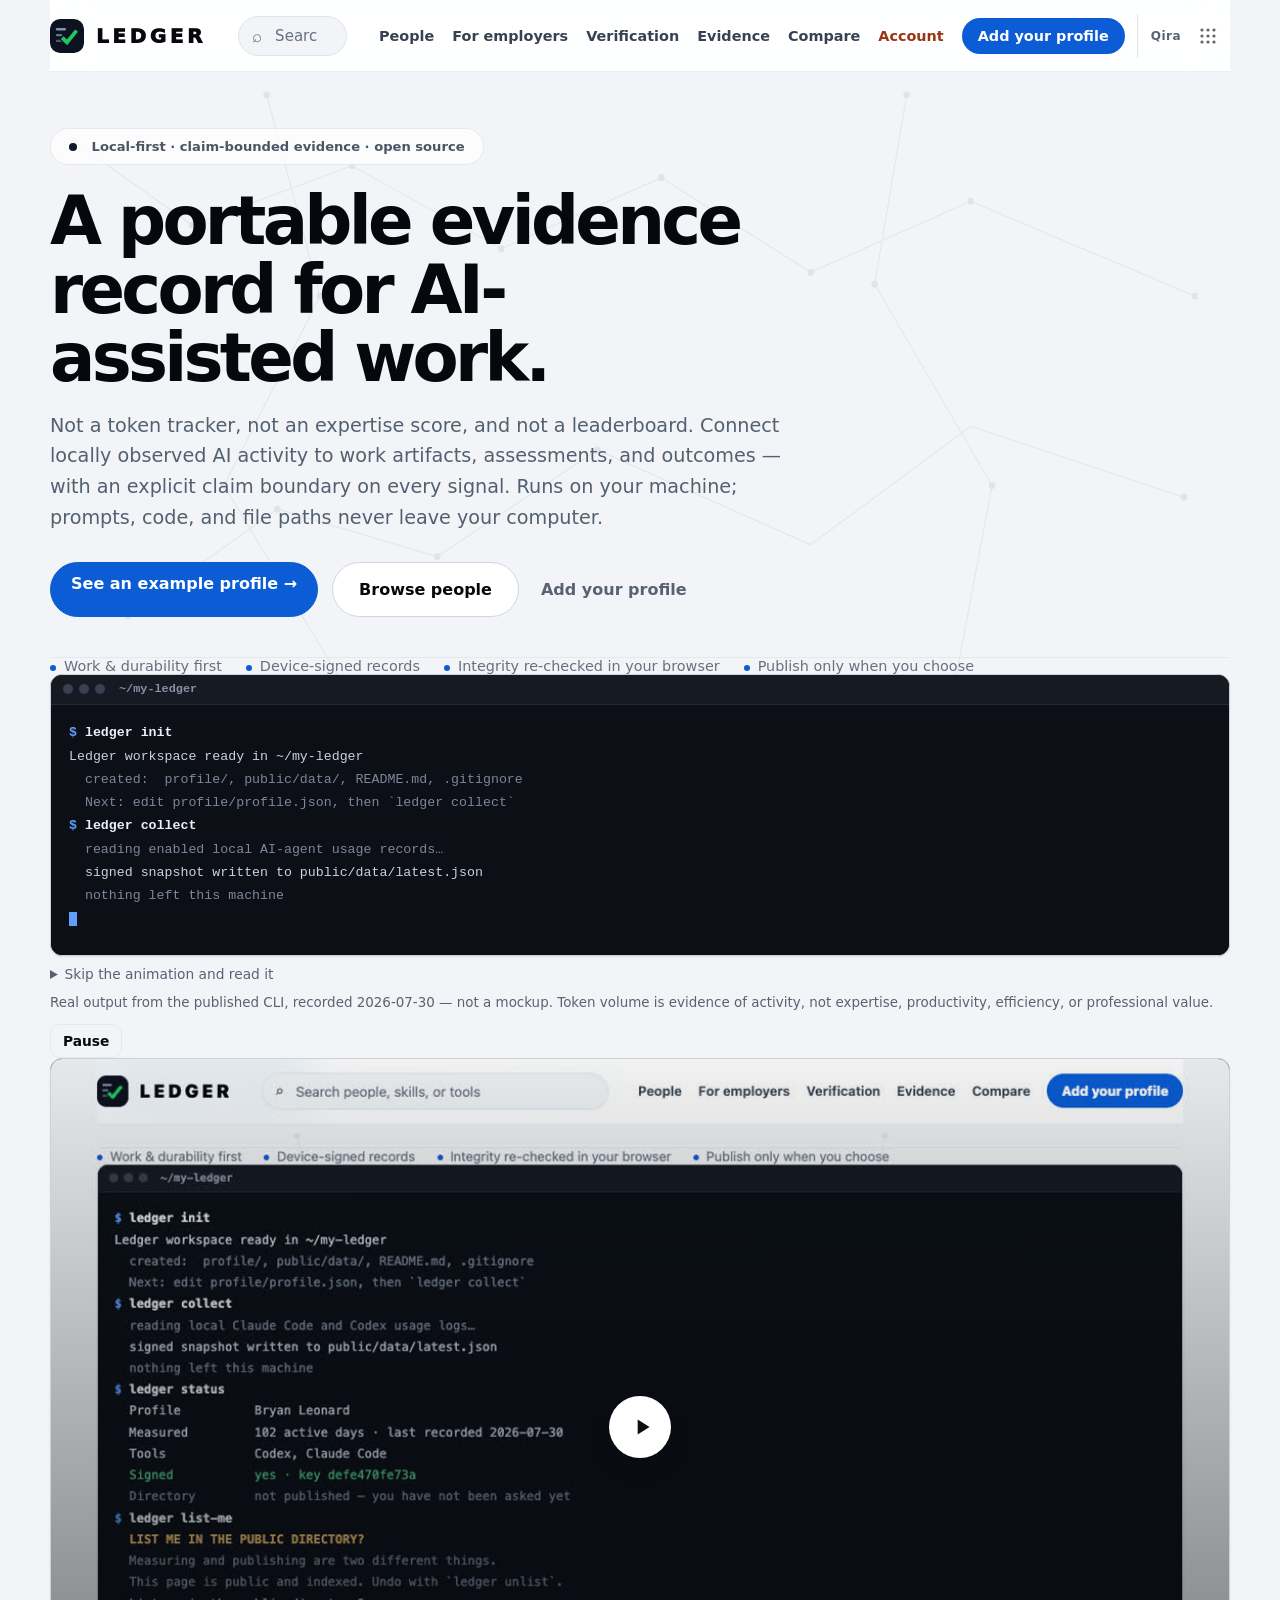
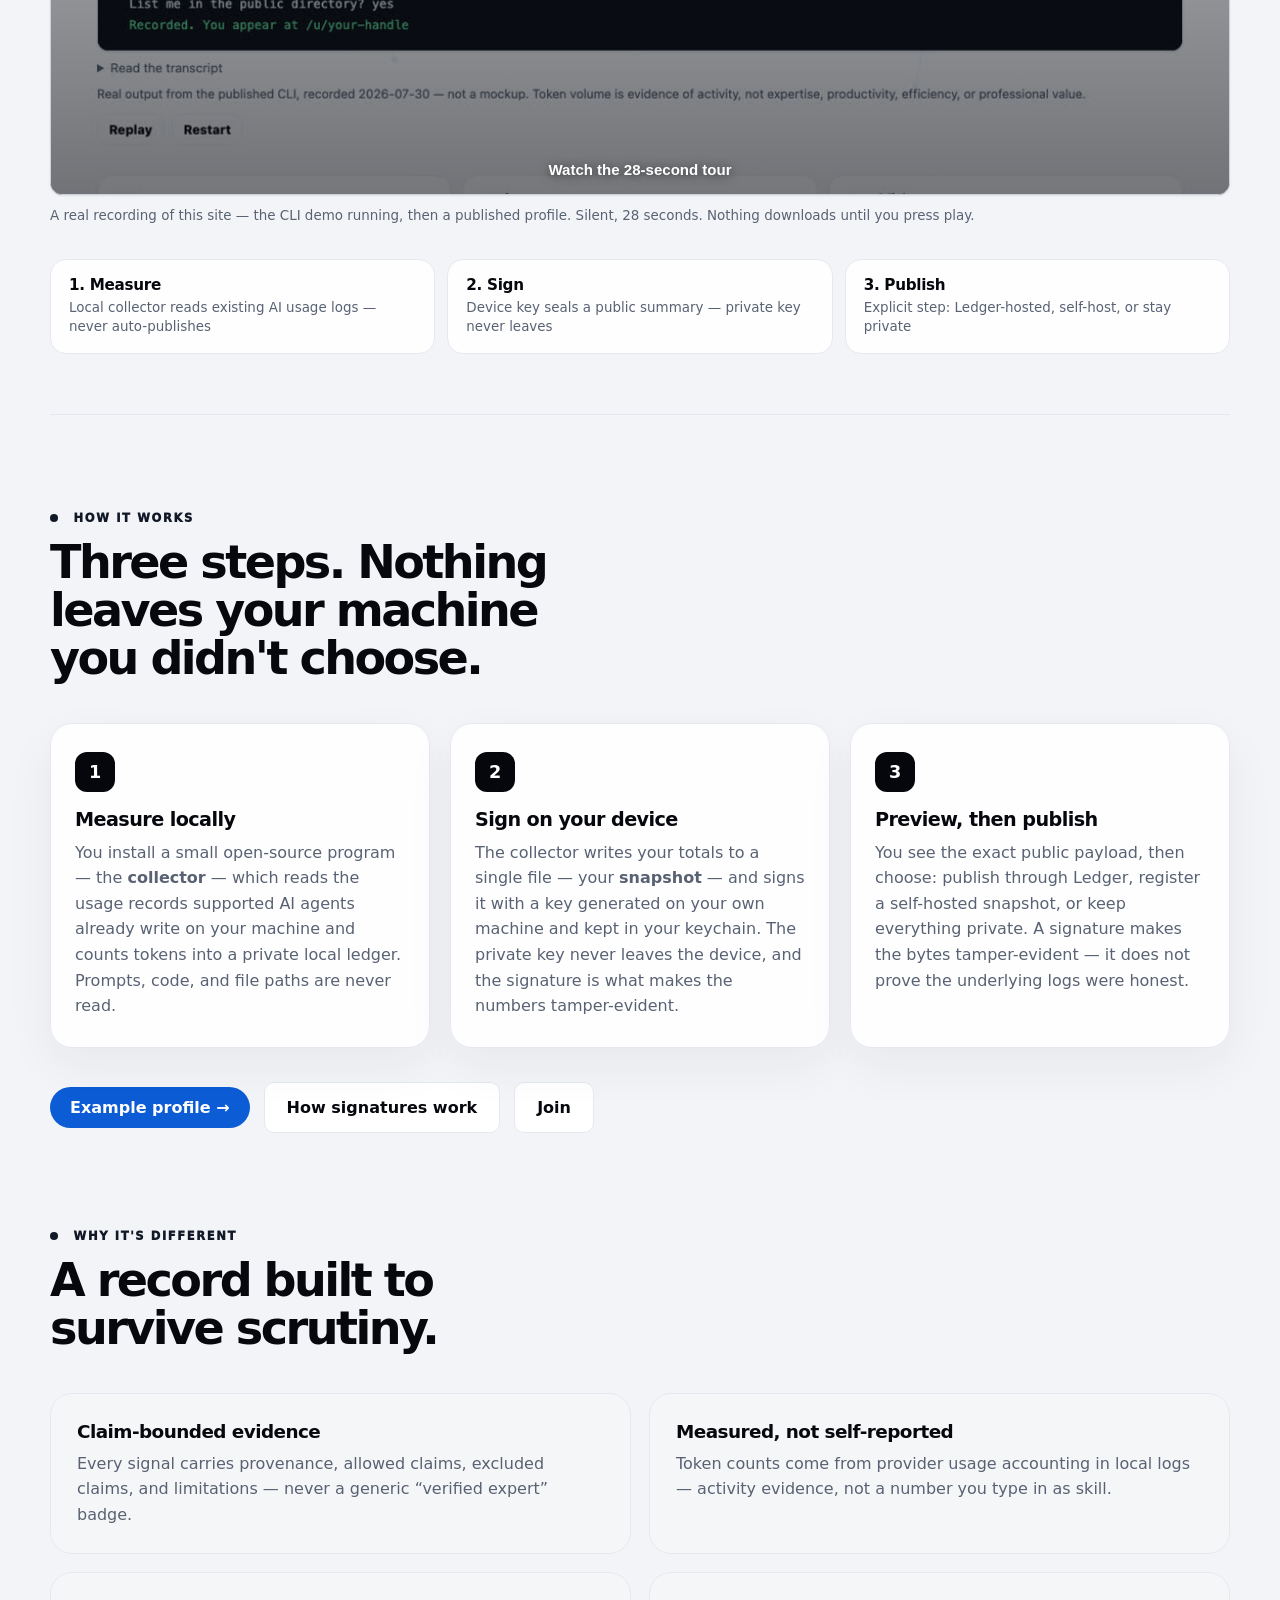
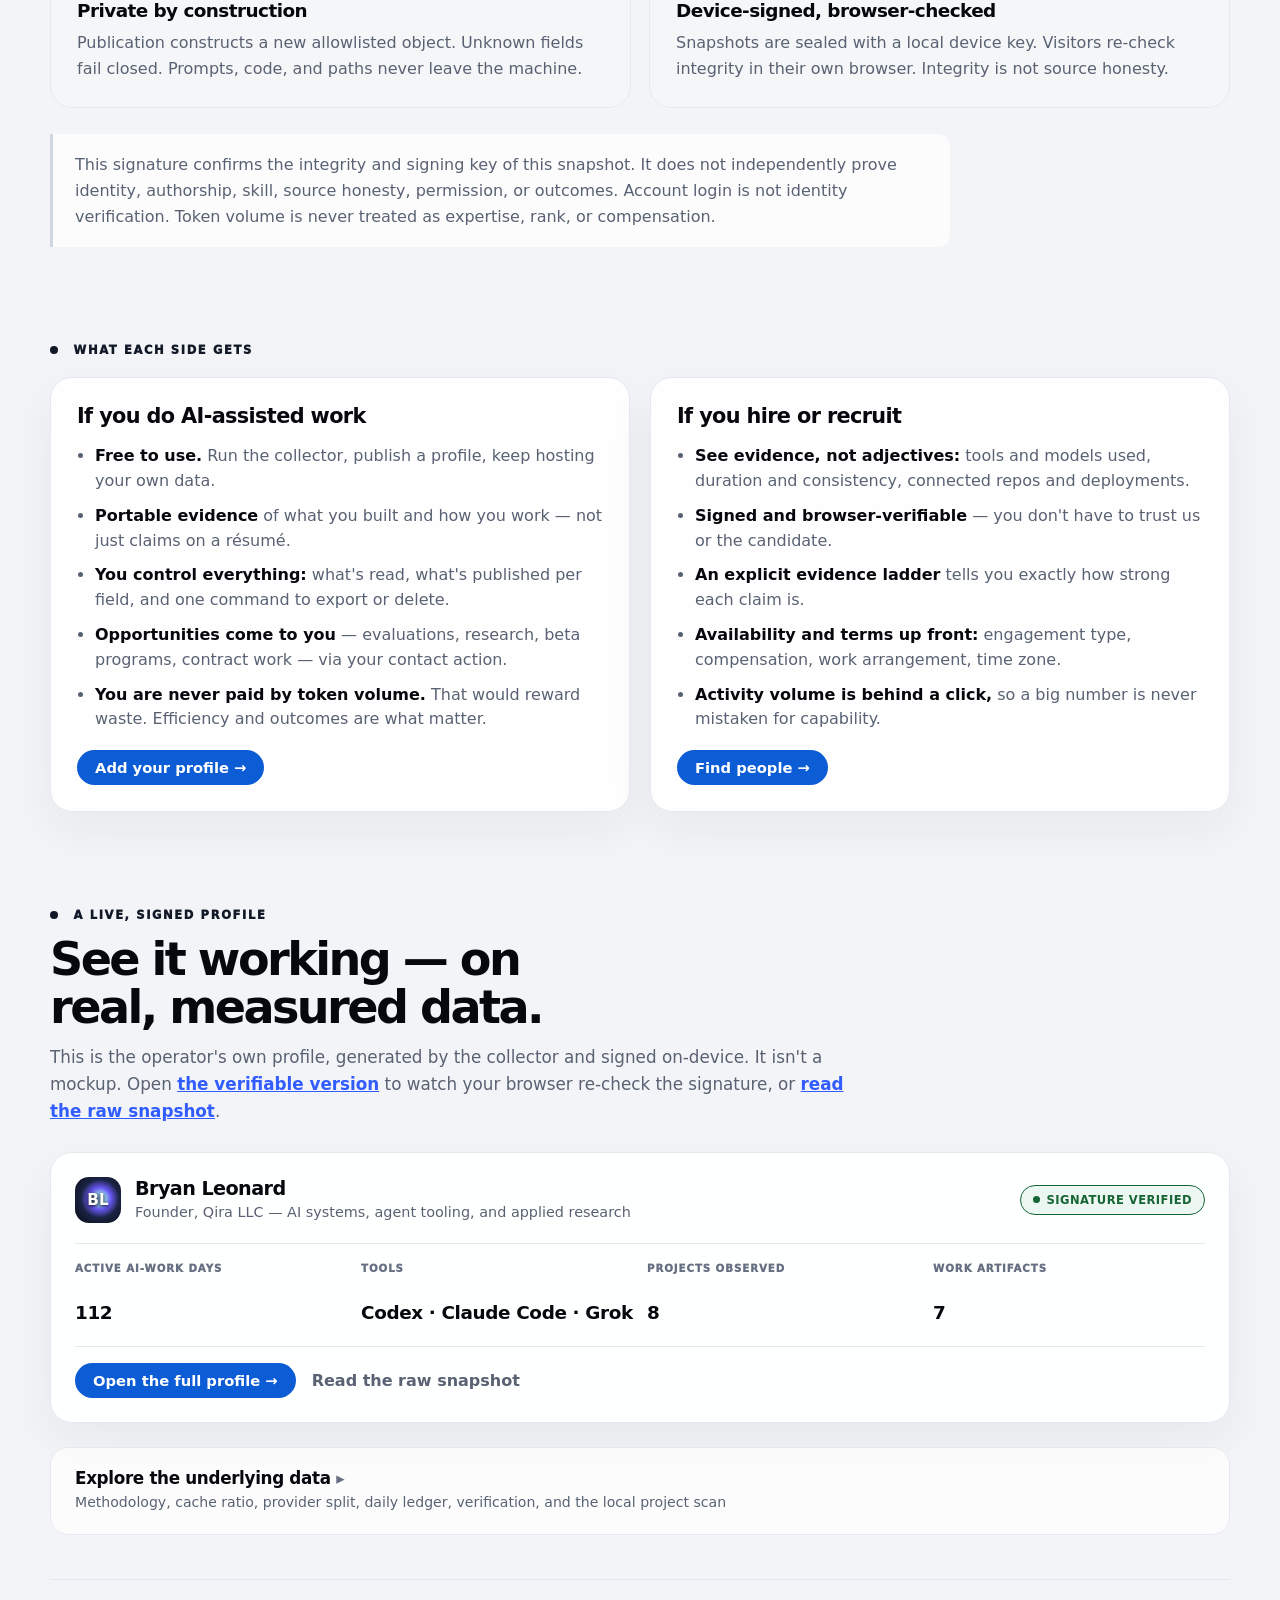
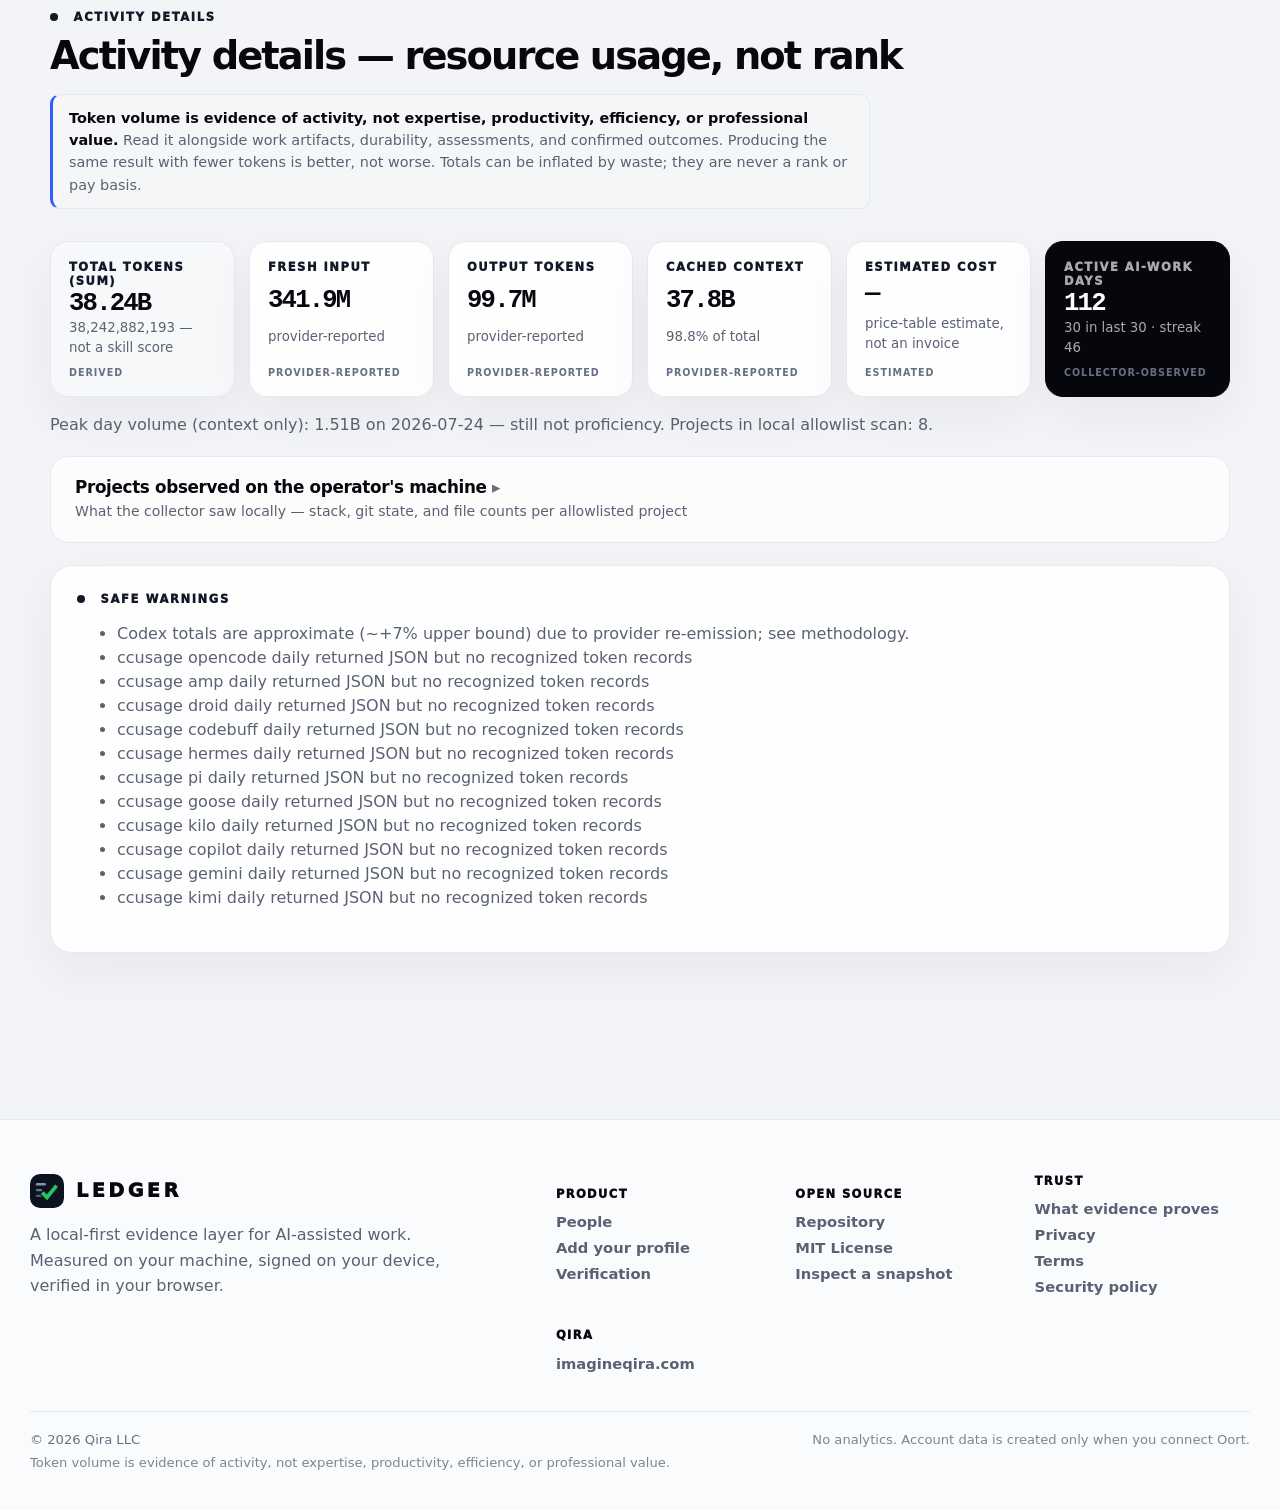
==== commit aa4fbbdc: "Give updated Qira account bundle a fresh cache key" ====
--- a/account/index.html
+++ b/account/index.html
@@ -8,7 +8,7 @@
     <title>Your Ledger account</title>
     <meta
       name="description"
-      content="Own and manage one Ledger handle through your existing Oort account. Local provider logs and signing keys remain on your machine."
+      content="Own and manage one Ledger handle through your existing Qira account. Local provider logs and signing keys remain on your machine."
     />
     <link rel="canonical" href="https://ledger.imagineqira.com/account" />
 
@@ -23,7 +23,7 @@
     <meta property="og:title" content="Your Ledger account" />
     <meta
       property="og:description"
-      content="Own and manage one Ledger handle through your existing Oort account. Local provider logs and signing keys remain on your machine."
+      content="Own and manage one Ledger handle through your existing Qira account. Local provider logs and signing keys remain on your machine."
     />
     <meta property="og:url" content="https://ledger.imagineqira.com/account" />
     <meta property="og:image" content="https://ledger.imagineqira.com/og.png" />
@@ -36,11 +36,11 @@
     <meta name="twitter:title" content="Your Ledger account" />
     <meta
       name="twitter:description"
-      content="Own and manage one Ledger handle through your existing Oort account. Local provider logs and signing keys remain on your machine."
+      content="Own and manage one Ledger handle through your existing Qira account. Local provider logs and signing keys remain on your machine."
     />
     <meta name="twitter:image" content="https://ledger.imagineqira.com/og.png" />
     <script src="/assets/qira-apps/qira-product-launcher.js?v=20260808" defer></script>
-    <script type="module" crossorigin src="/assets/index-YiQOmhSq.js"></script>
+    <script type="module" crossorigin src="/assets/index-qira-e1676cfd7b.js"></script>
     <link rel="stylesheet" crossorigin href="/assets/index-DPDFuOQU.css">
       <meta name="robots" content="noindex, nofollow" />
   </head>
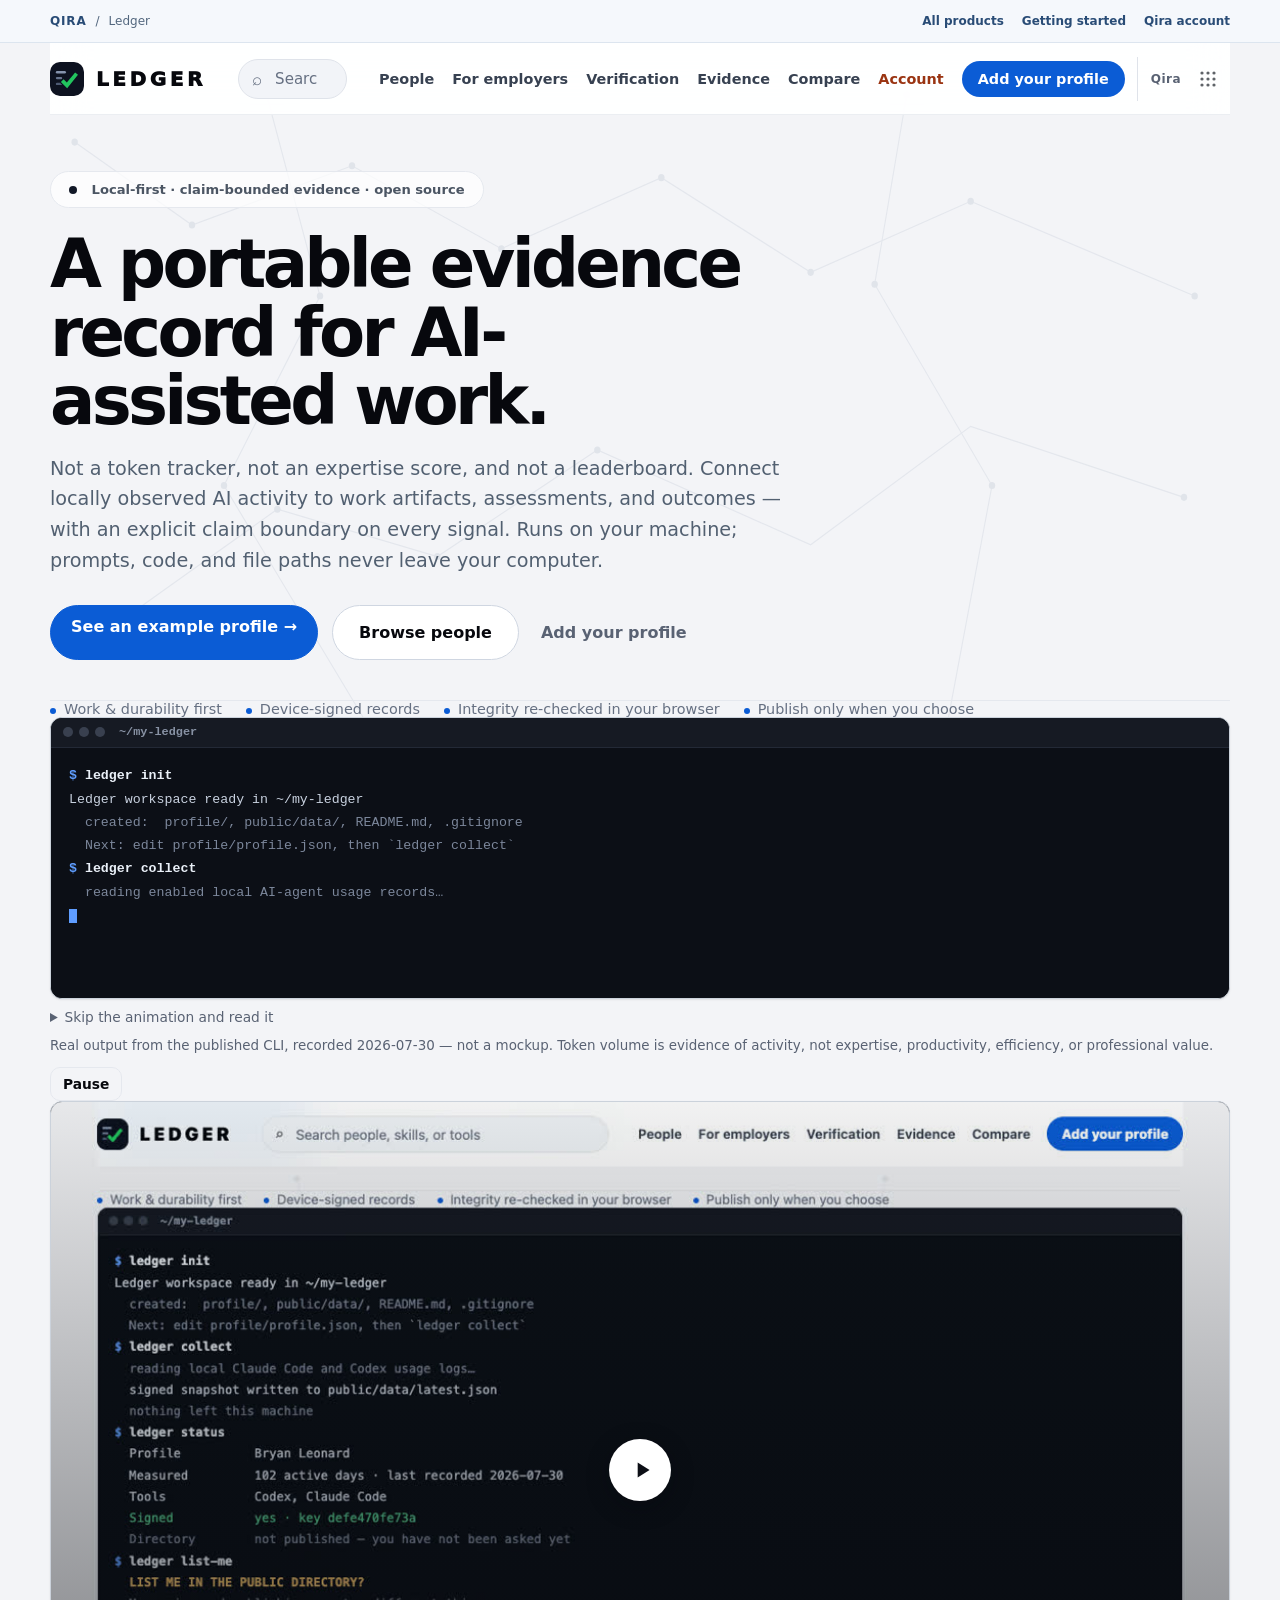
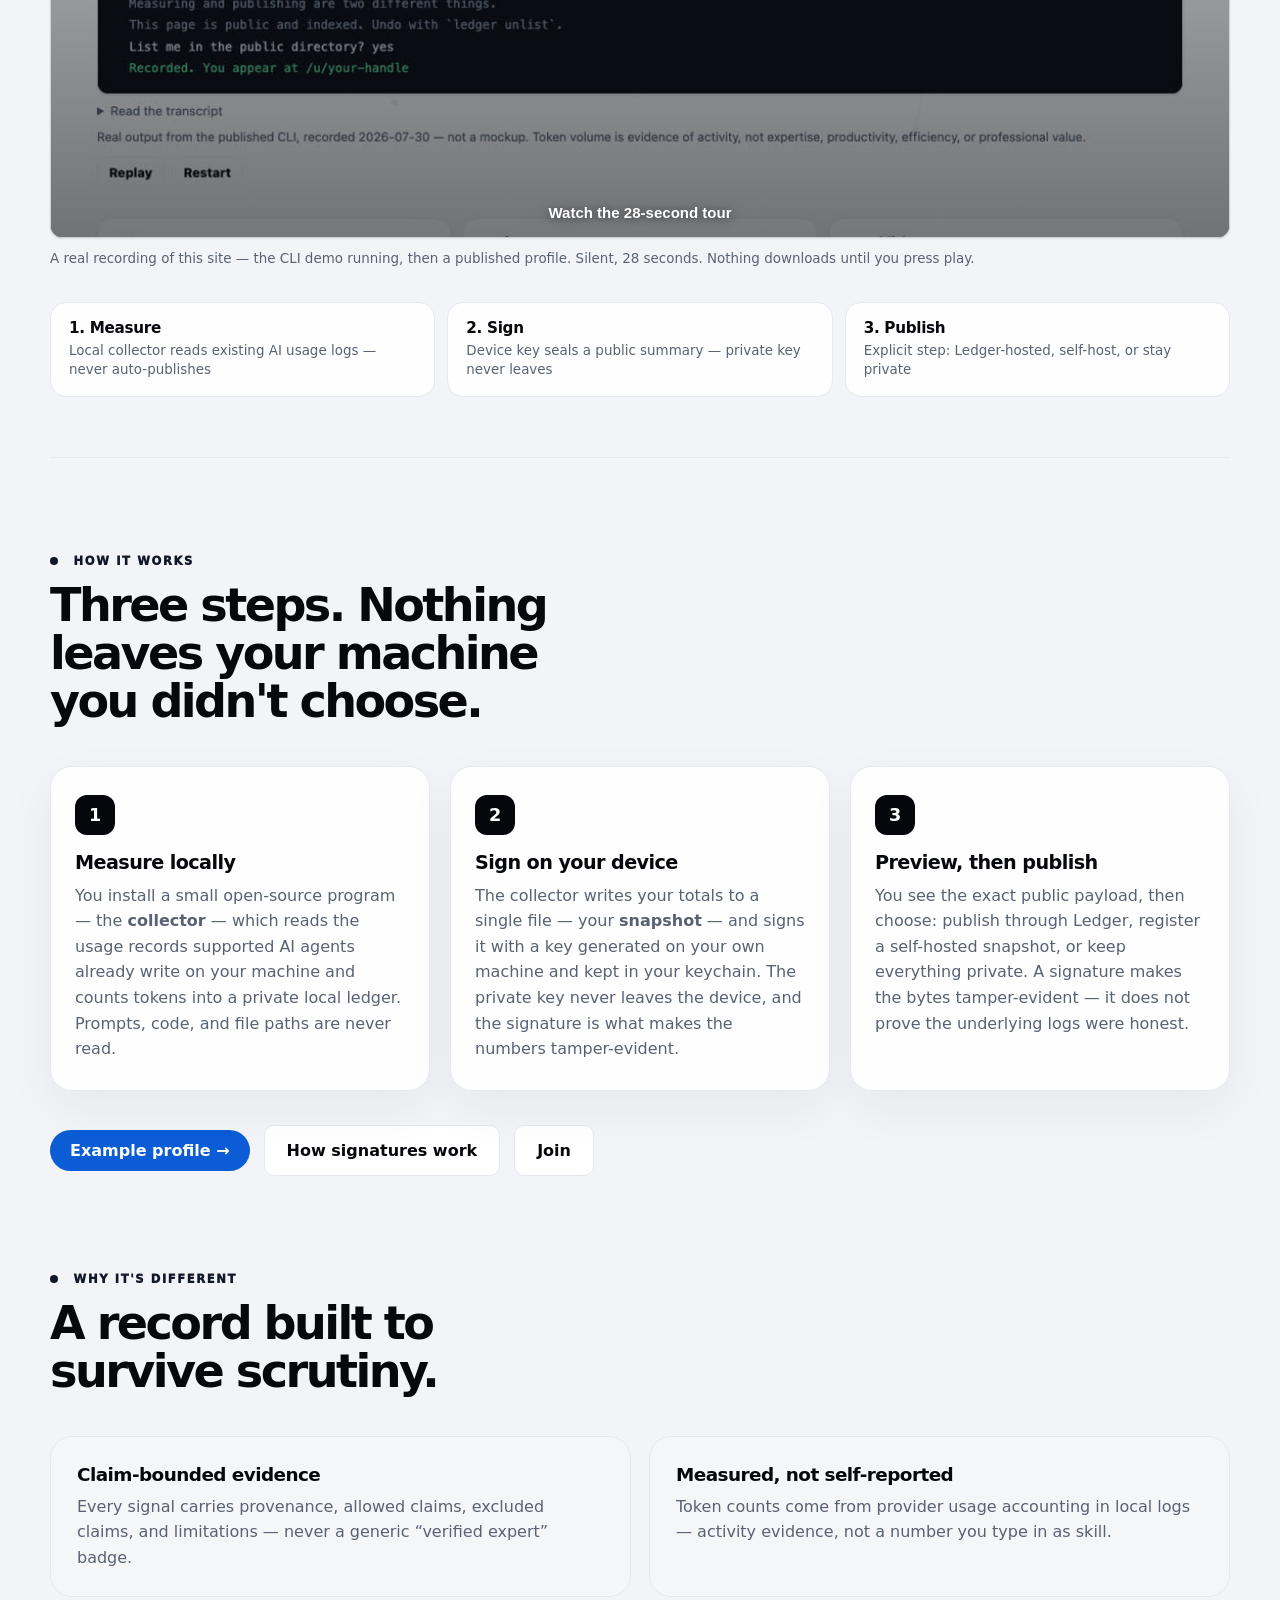
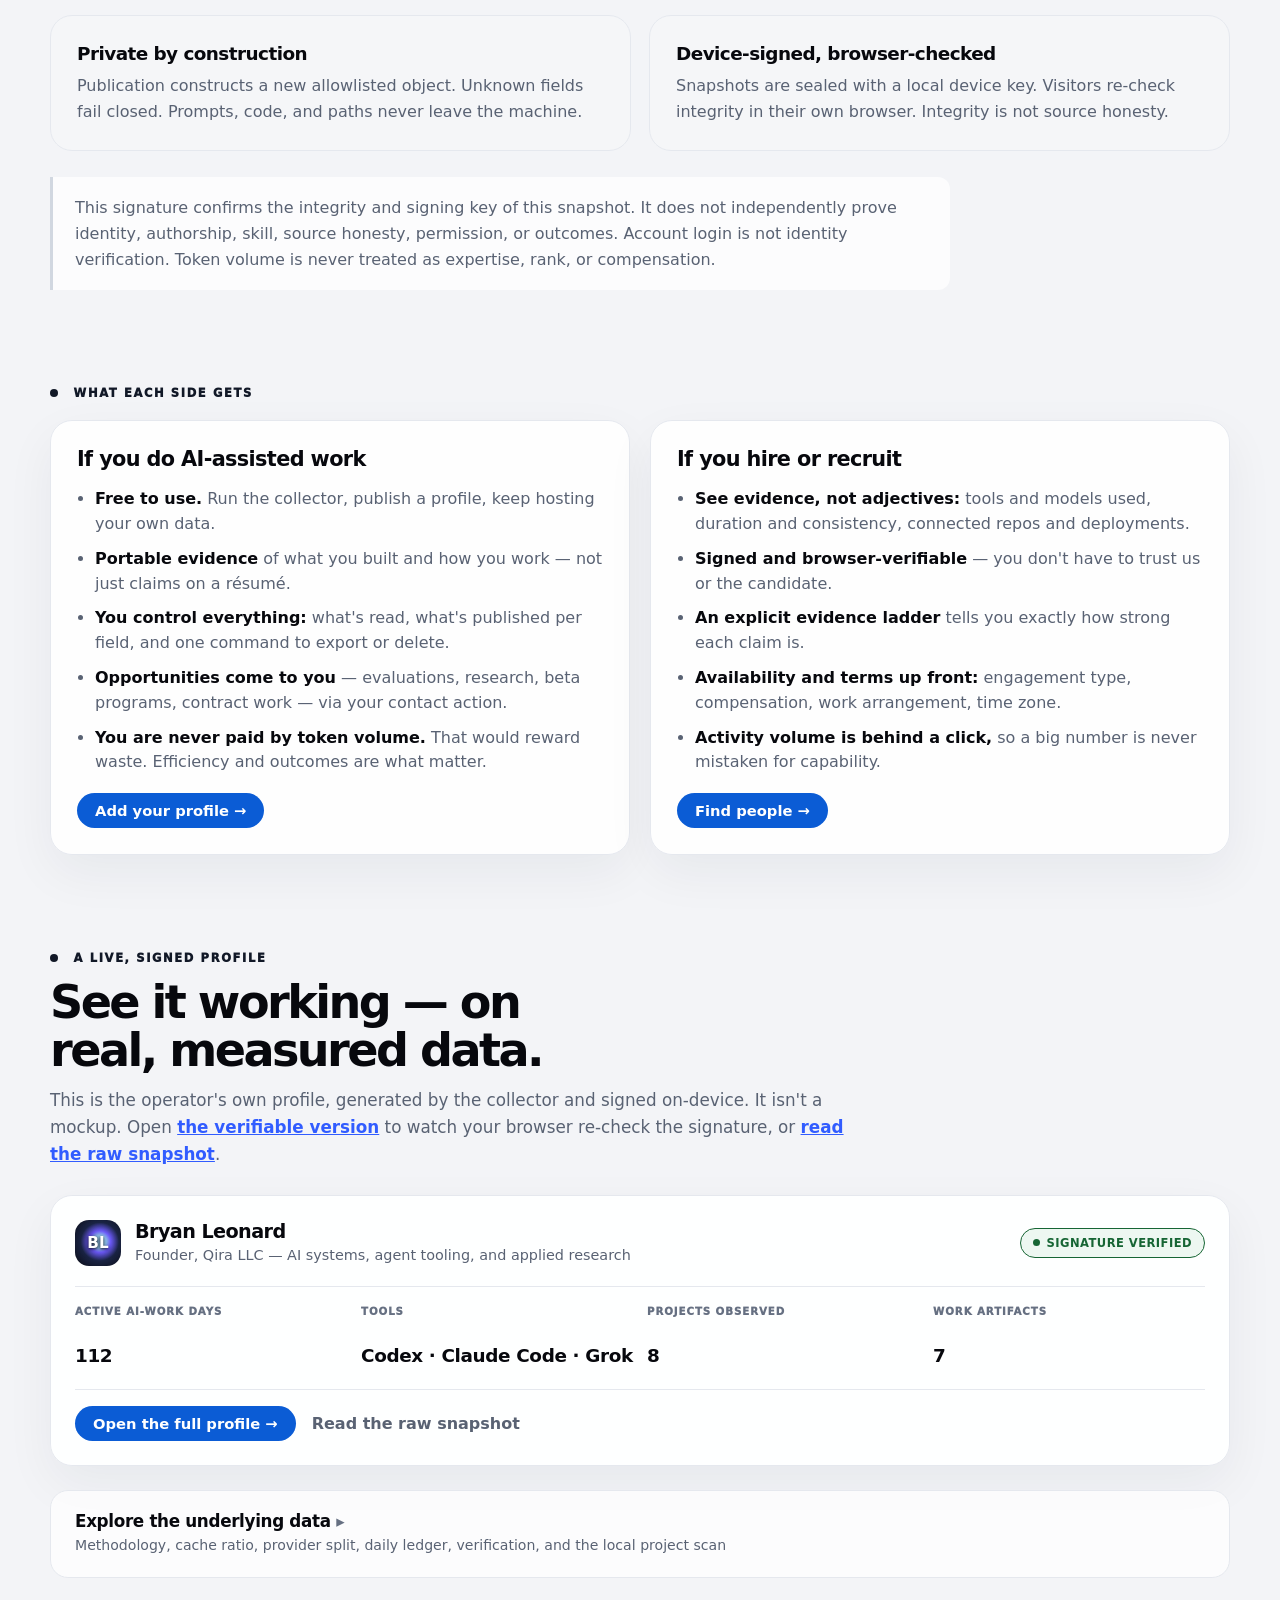
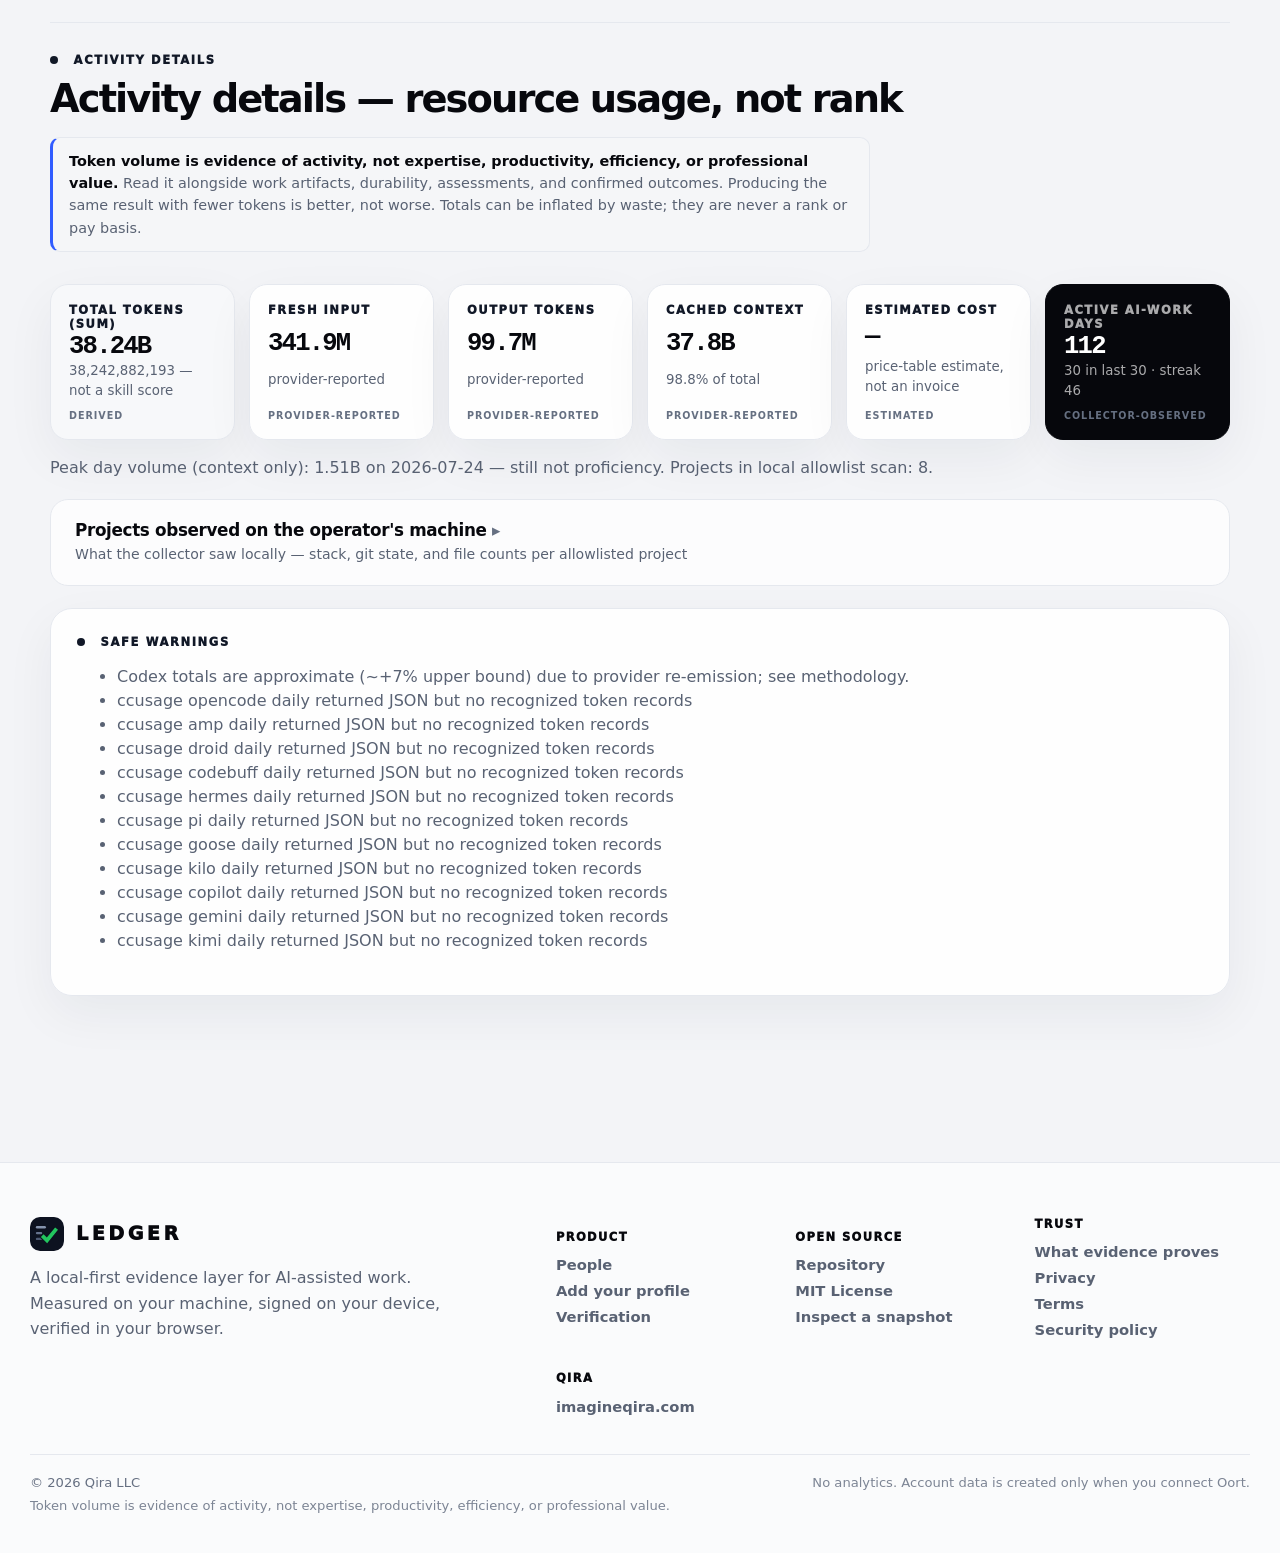
==== commit 874a8ecd: "Unify Qira product guidance, navigation, and account language" ====
--- a/account/index.html
+++ b/account/index.html
@@ -5,7 +5,7 @@
     <meta name="viewport" content="width=device-width, initial-scale=1.0" />
     <meta name="theme-color" content="#05070d" />
 
-    <title>Your Ledger account</title>
+    <title>Your Ledger profile & Qira account</title>
     <meta
       name="description"
       content="Own and manage one Ledger handle through your existing Qira account. Local provider logs and signing keys remain on your machine."
@@ -20,7 +20,7 @@
     <!-- Open Graph (Facebook, LinkedIn, Slack, Discord, iMessage) -->
     <meta property="og:type" content="website" />
     <meta property="og:site_name" content="Ledger — Evidence layer for AI-assisted work" />
-    <meta property="og:title" content="Your Ledger account" />
+    <meta property="og:title" content="Your Ledger profile & Qira account" />
     <meta
       property="og:description"
       content="Own and manage one Ledger handle through your existing Qira account. Local provider logs and signing keys remain on your machine."
@@ -33,7 +33,7 @@
 
     <!-- Twitter / X -->
     <meta name="twitter:card" content="summary_large_image" />
-    <meta name="twitter:title" content="Your Ledger account" />
+    <meta name="twitter:title" content="Your Ledger profile & Qira account" />
     <meta
       name="twitter:description"
       content="Own and manage one Ledger handle through your existing Qira account. Local provider logs and signing keys remain on your machine."
@@ -43,8 +43,9 @@
     <script type="module" crossorigin src="/assets/index-qira-e1676cfd7b.js"></script>
     <link rel="stylesheet" crossorigin href="/assets/index-DPDFuOQU.css">
       <meta name="robots" content="noindex, nofollow" />
-  </head>
-  <body>
+  <link rel="stylesheet" href="/qira-product-bar.css?v=20261016">
+</head>
+  <body><div class="qira-product-bar" role="navigation" aria-label="Qira ecosystem"><div class="qira-product-bar__inner"><div class="qira-product-bar__brand"><a href="https://imagineqira.com/" aria-label="Qira home">QIRA</a><span aria-hidden="true">/</span><span>Ledger</span></div><div class="qira-product-bar__links"><a href="https://imagineqira.com/products/">All products</a><a href="https://imagineqira.com/start/?goal=ledger">Getting started</a><a href="https://imagineqira.com/account/">Qira account</a></div></div></div>
     <div id="root"></div>
     <!--
       Clean-URL restore for GitHub Pages. A hard load of /people is served by
--- a/qira-product-bar.css
+++ b/qira-product-bar.css
@@ -0,0 +1,3 @@
+/* Shared orientation strip. No global selectors; safe alongside app themes. */
+.qira-product-bar{position:relative;z-index:20;display:block;width:100%;height:auto;margin:0;padding:0;border:0;border-bottom:1px solid #dce5ef;background:#f5f8fc;color:#334e6c;font:500 12px/1.5 Inter,system-ui,-apple-system,"Segoe UI",sans-serif;letter-spacing:normal;box-sizing:border-box}
+.qira-product-bar *{box-sizing:border-box}.qira-product-bar__inner{max-width:1220px;margin:auto;padding:8px 20px;min-height:38px;display:flex;gap:16px;align-items:center;justify-content:space-between;flex-wrap:wrap}.qira-product-bar__brand{display:flex;align-items:center;gap:9px}.qira-product-bar__links{display:flex;gap:18px;align-items:center;flex-wrap:wrap}.qira-product-bar a{color:#294c76!important;font-size:12px!important;font-weight:600!important;text-decoration:none!important;padding:2px 0!important;min-height:22px;display:inline-flex;align-items:center;white-space:nowrap;line-height:1.5;opacity:1!important}.qira-product-bar a:hover{text-decoration:underline!important;text-underline-offset:3px}.qira-product-bar a:focus-visible{outline:2px solid #2465d6;outline-offset:4px}.qira-product-bar__brand a{font-weight:800!important;letter-spacing:.07em}.qira-product-bar__brand span{color:#53677e;font-size:12px}.qira-product-bar__links a{min-height:26px}@media(max-width:540px){.qira-product-bar__inner{padding:7px 16px;gap:3px 14px}.qira-product-bar__links{gap:14px}.qira-product-bar__links a{font-size:11px!important}.qira-product-bar__brand{min-height:26px}}
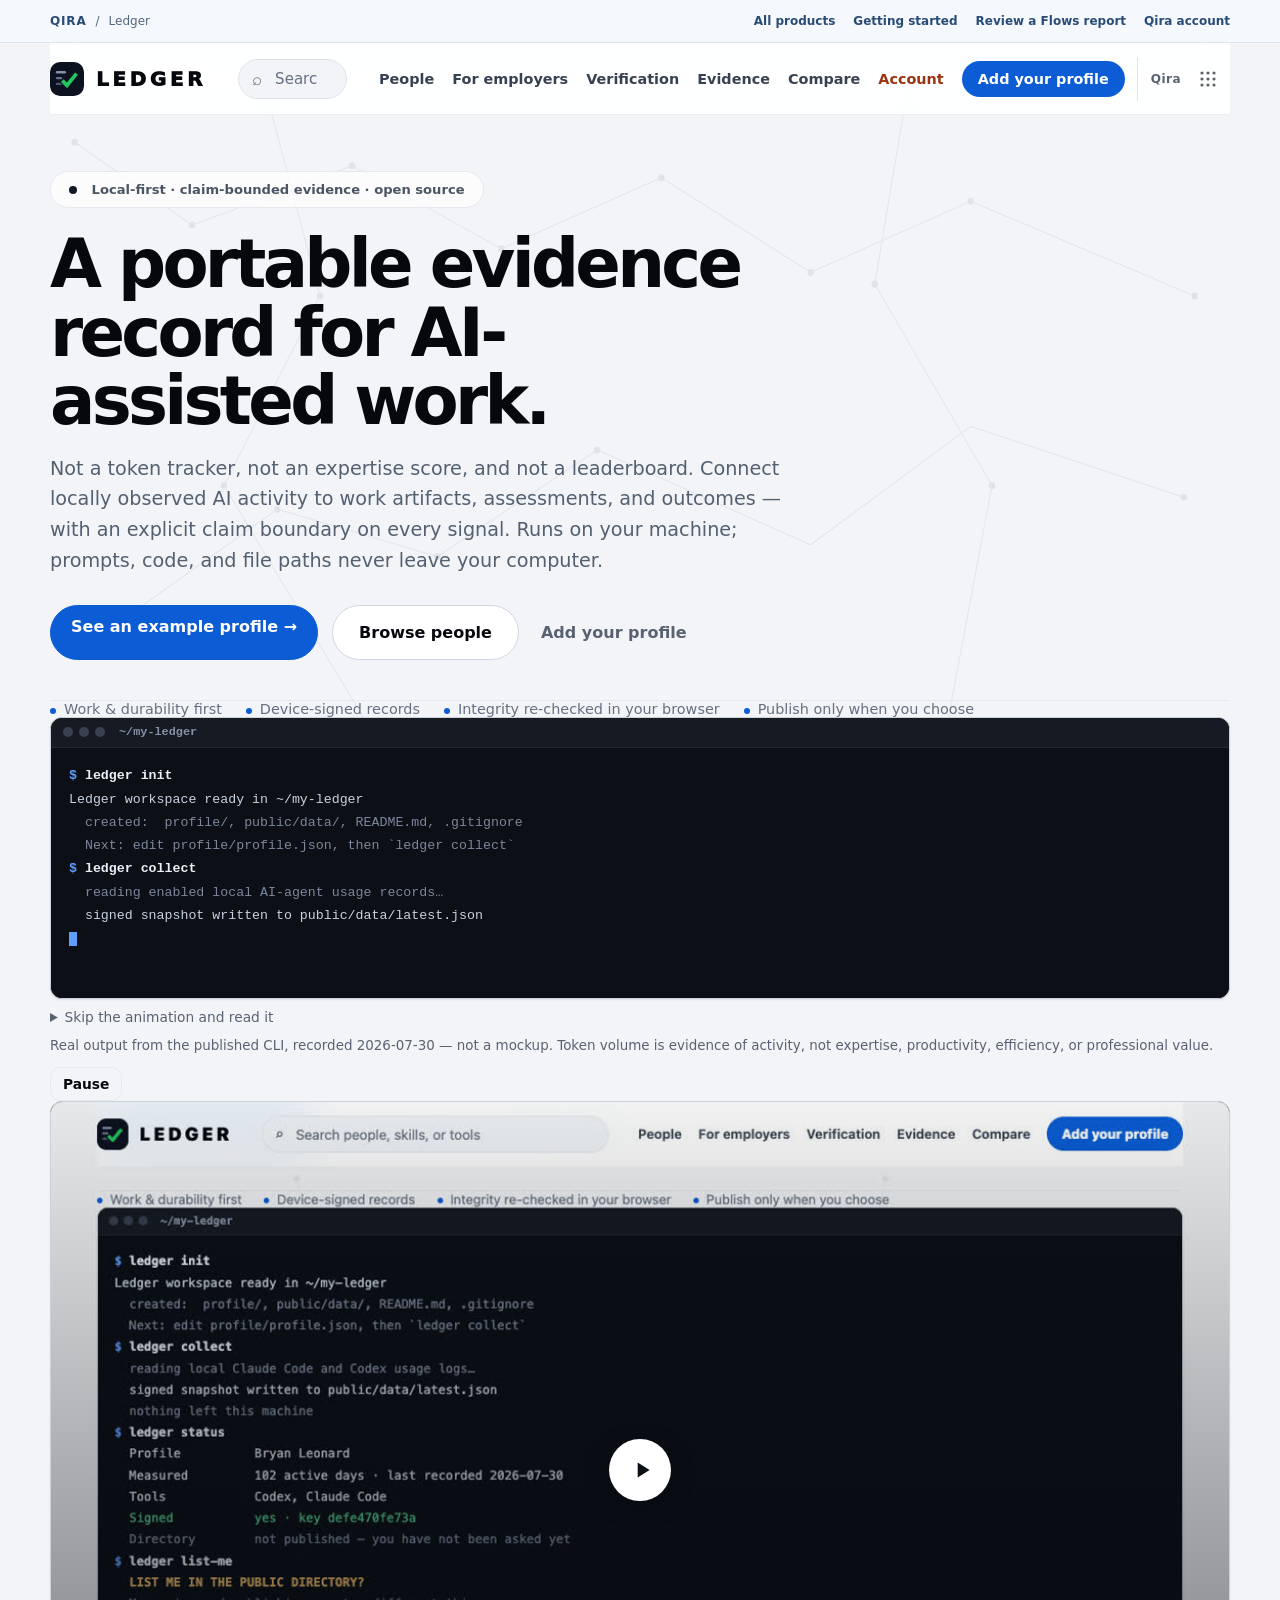
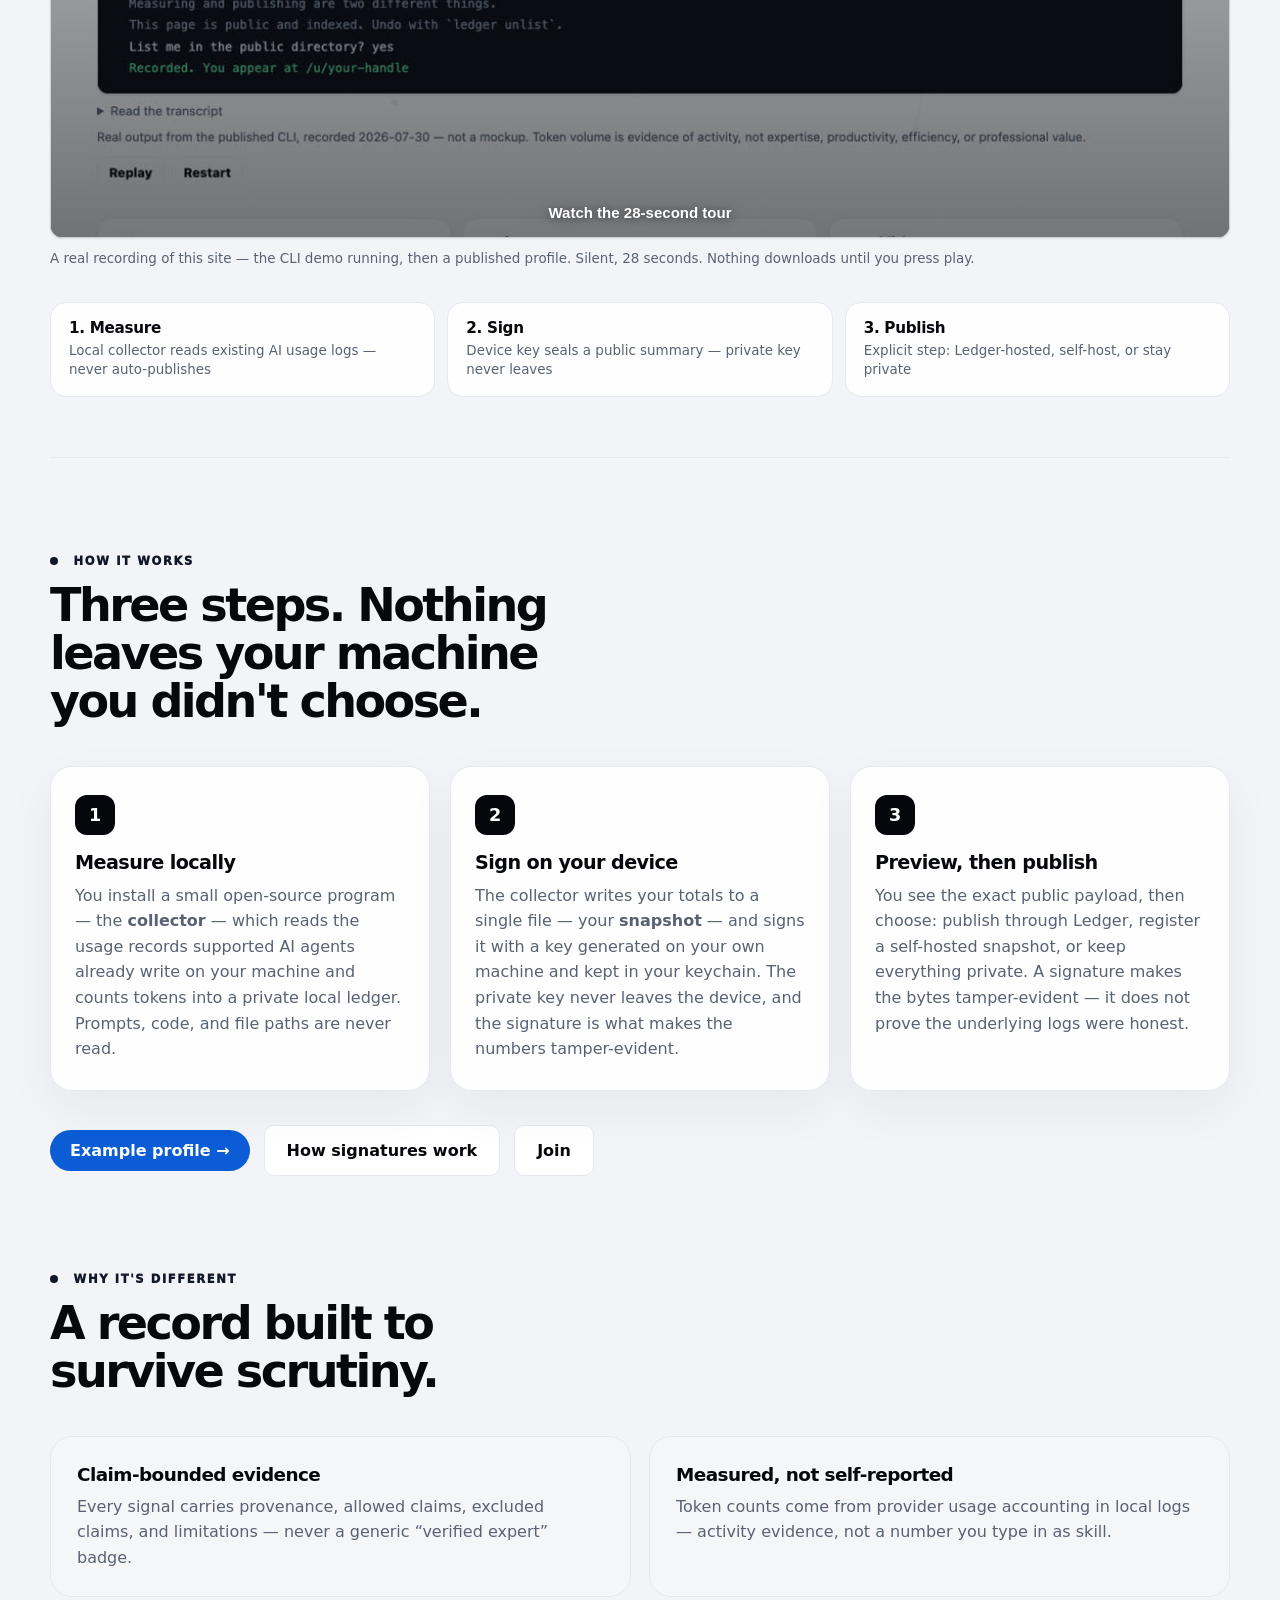
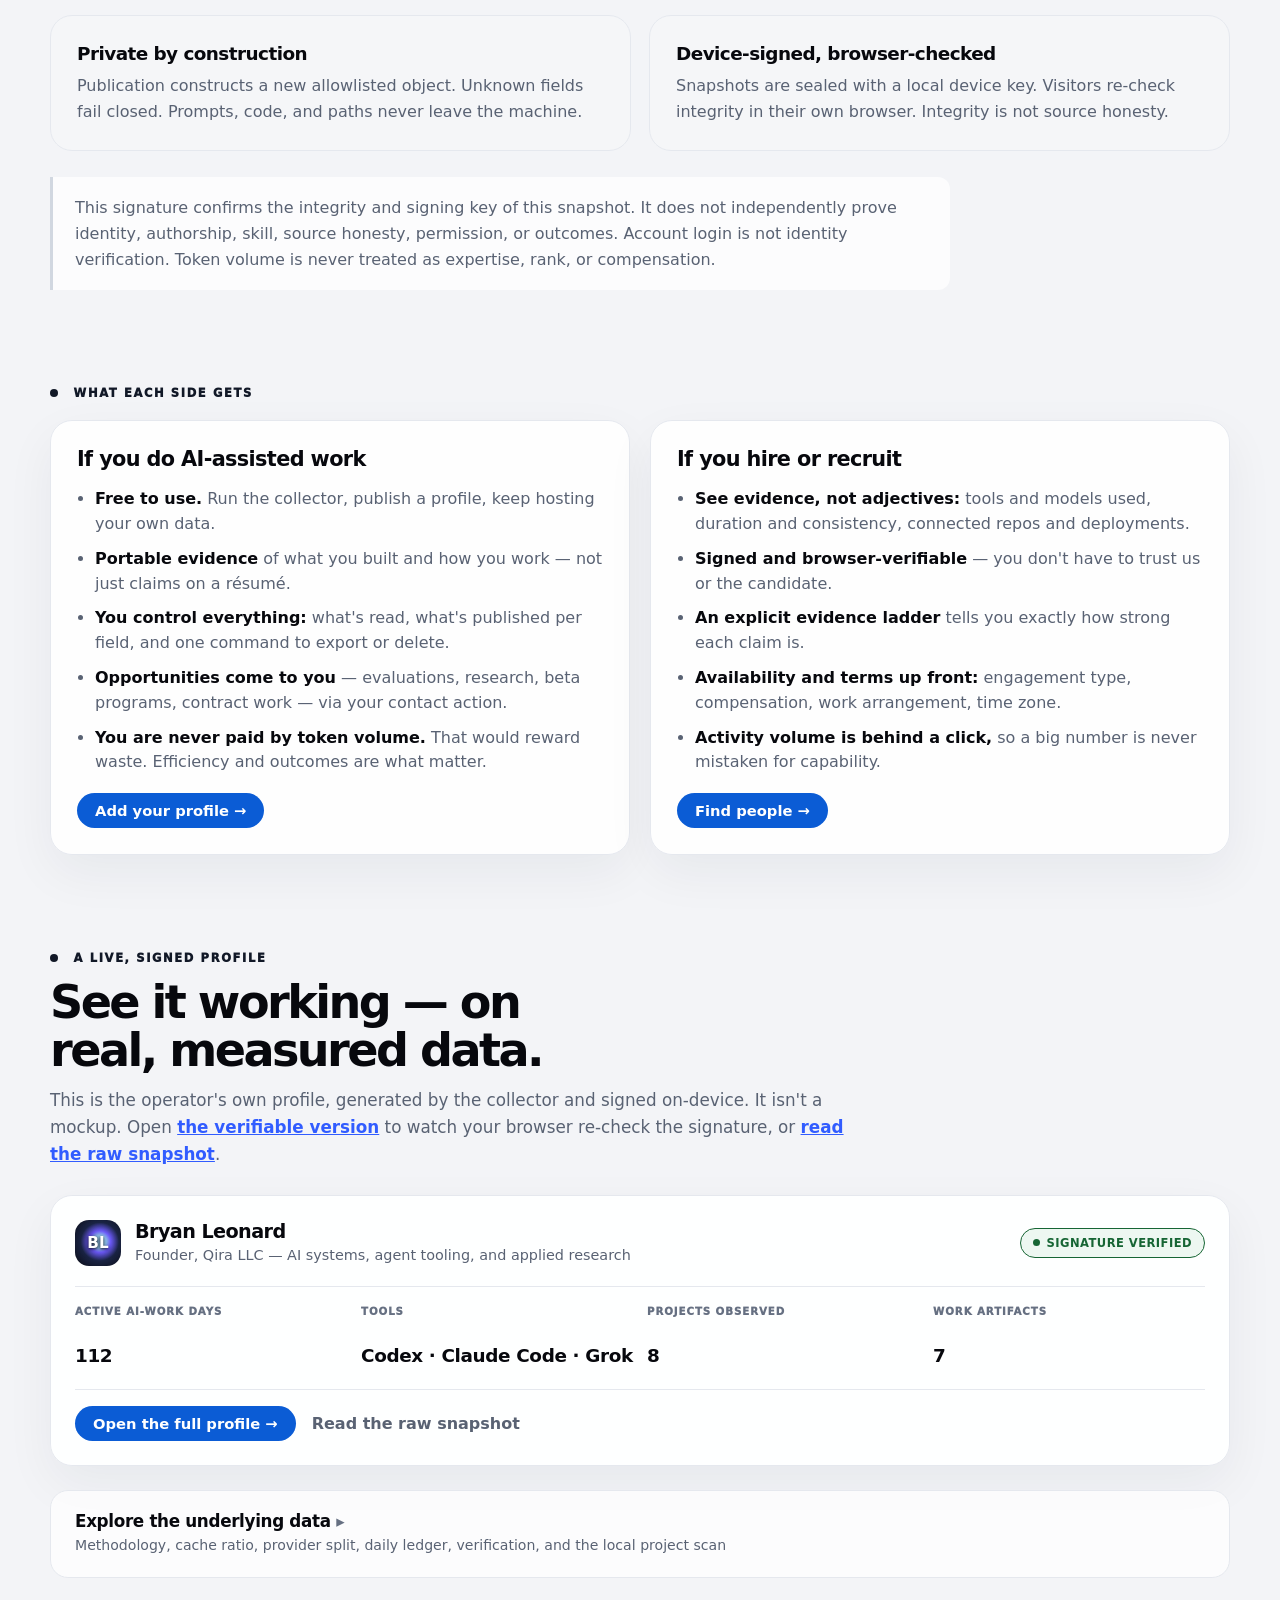
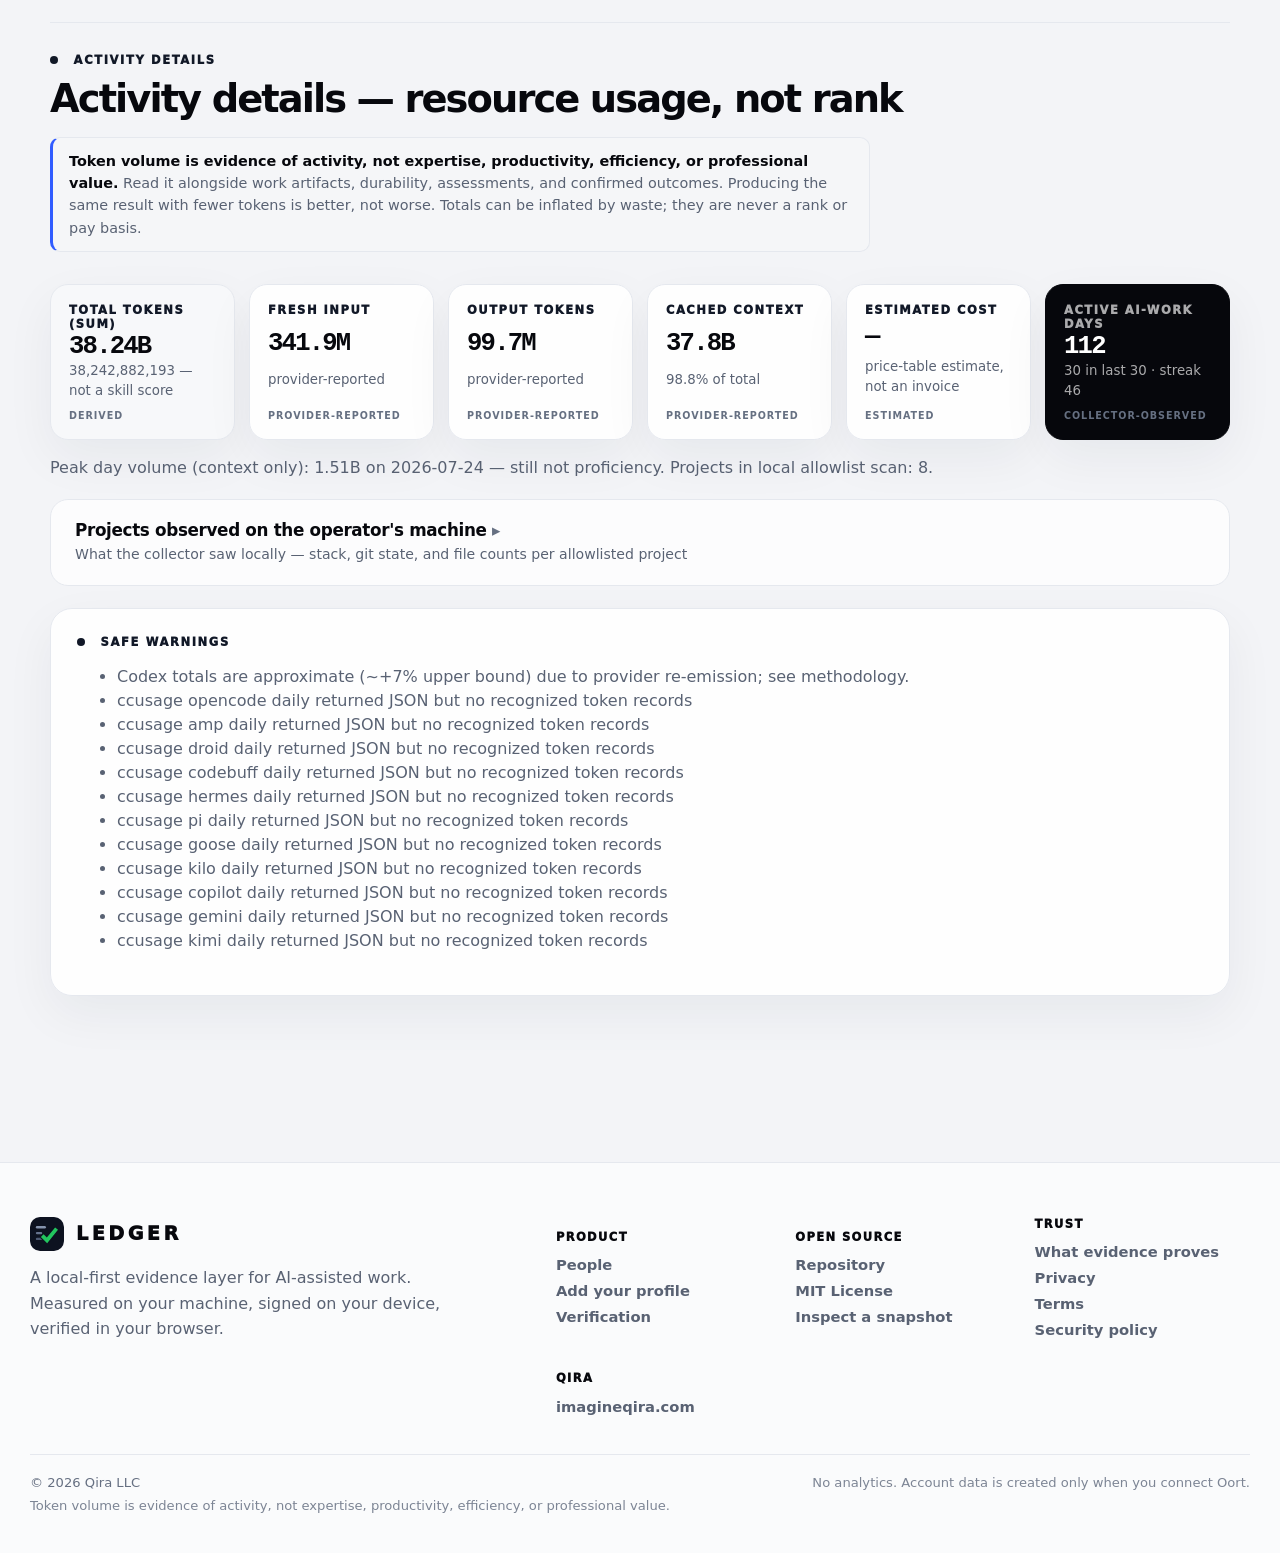
==== commit e7b523a3: "Carry Flows evidence into a private Ledger review" ====
--- a/account/index.html
+++ b/account/index.html
@@ -45,7 +45,7 @@
       <meta name="robots" content="noindex, nofollow" />
   <link rel="stylesheet" href="/qira-product-bar.css?v=20261016">
 </head>
-  <body><div class="qira-product-bar" role="navigation" aria-label="Qira ecosystem"><div class="qira-product-bar__inner"><div class="qira-product-bar__brand"><a href="https://imagineqira.com/" aria-label="Qira home">QIRA</a><span aria-hidden="true">/</span><span>Ledger</span></div><div class="qira-product-bar__links"><a href="https://imagineqira.com/products/">All products</a><a href="https://imagineqira.com/start/?goal=ledger">Getting started</a><a href="https://imagineqira.com/account/">Qira account</a></div></div></div>
+  <body><div class="qira-product-bar" role="navigation" aria-label="Qira ecosystem"><div class="qira-product-bar__inner"><div class="qira-product-bar__brand"><a href="https://imagineqira.com/" aria-label="Qira home">QIRA</a><span aria-hidden="true">/</span><span>Ledger</span></div><div class="qira-product-bar__links"><a href="https://imagineqira.com/products/">All products</a><a href="https://imagineqira.com/start/?goal=ledger">Getting started</a><a href="/from-flows/">Review a Flows report</a><a href="https://imagineqira.com/account/">Qira account</a></div></div></div>
     <div id="root"></div>
     <!--
       Clean-URL restore for GitHub Pages. A hard load of /people is served by
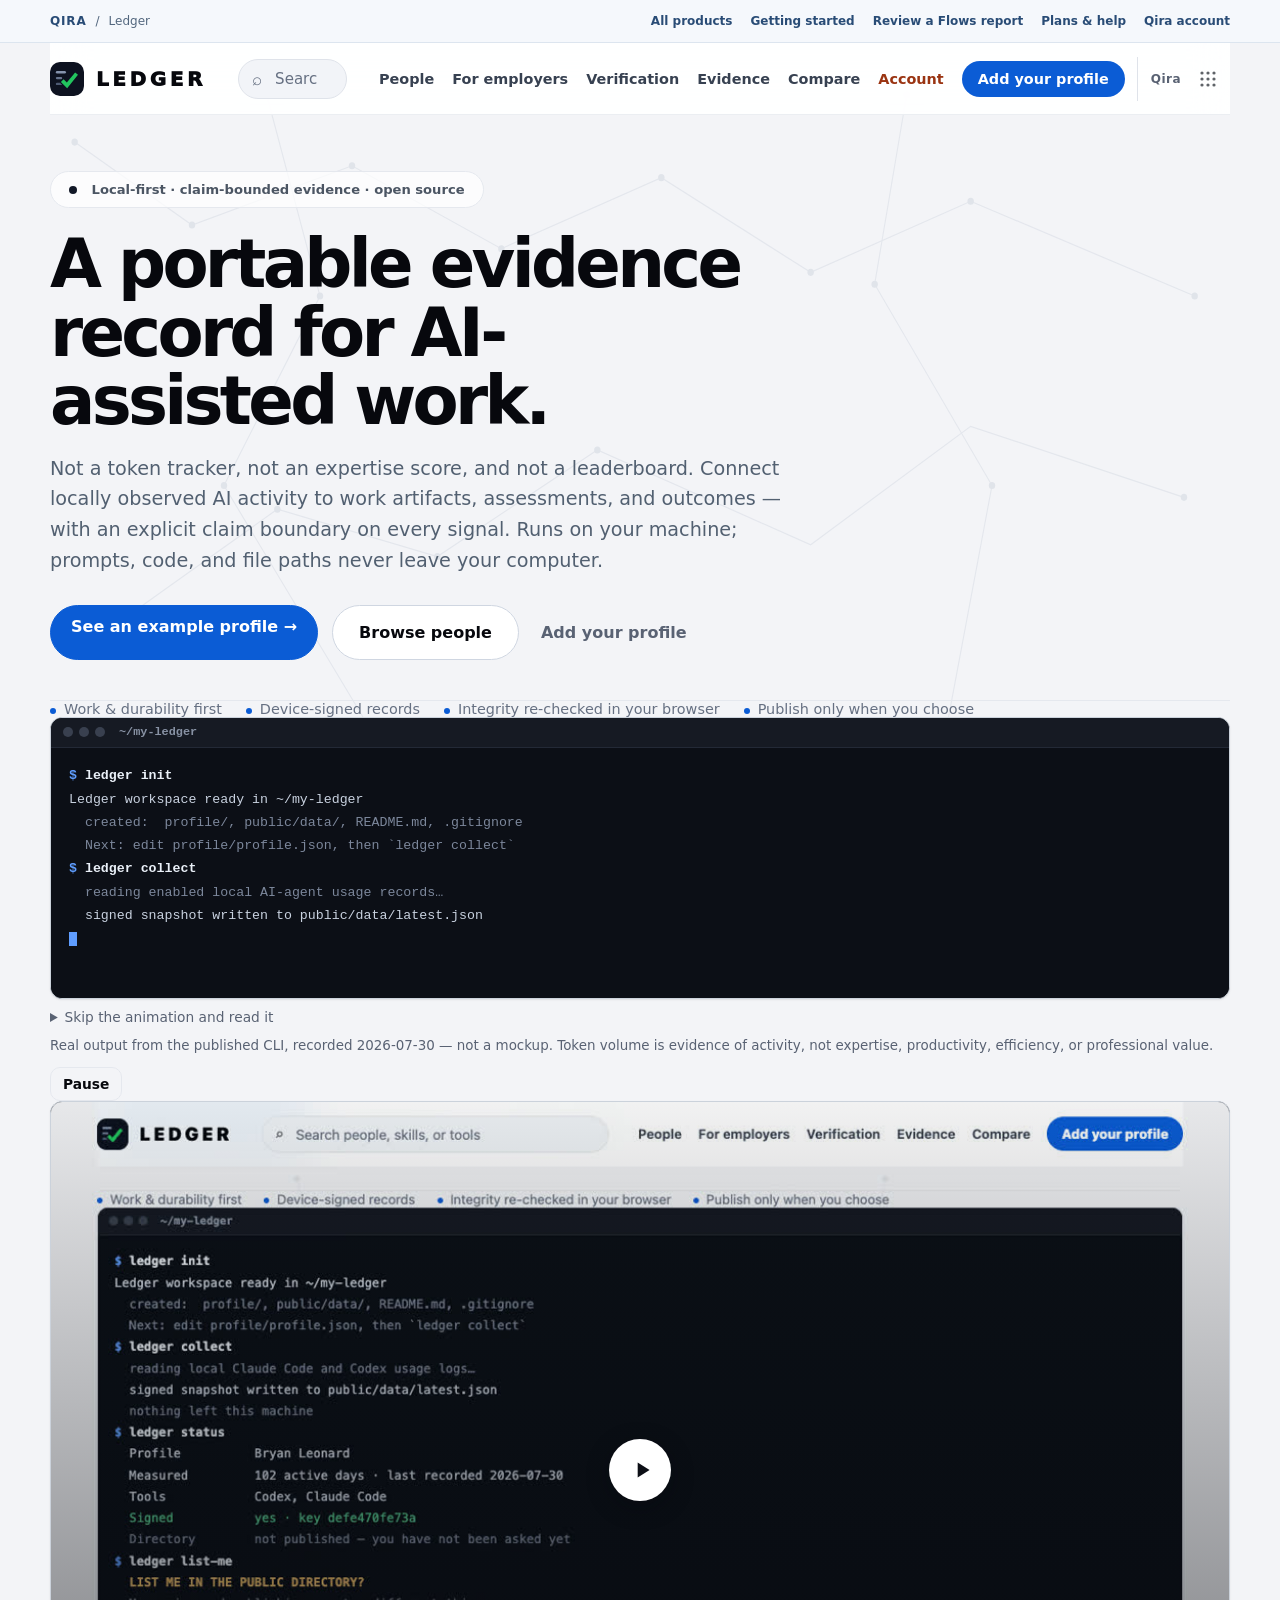
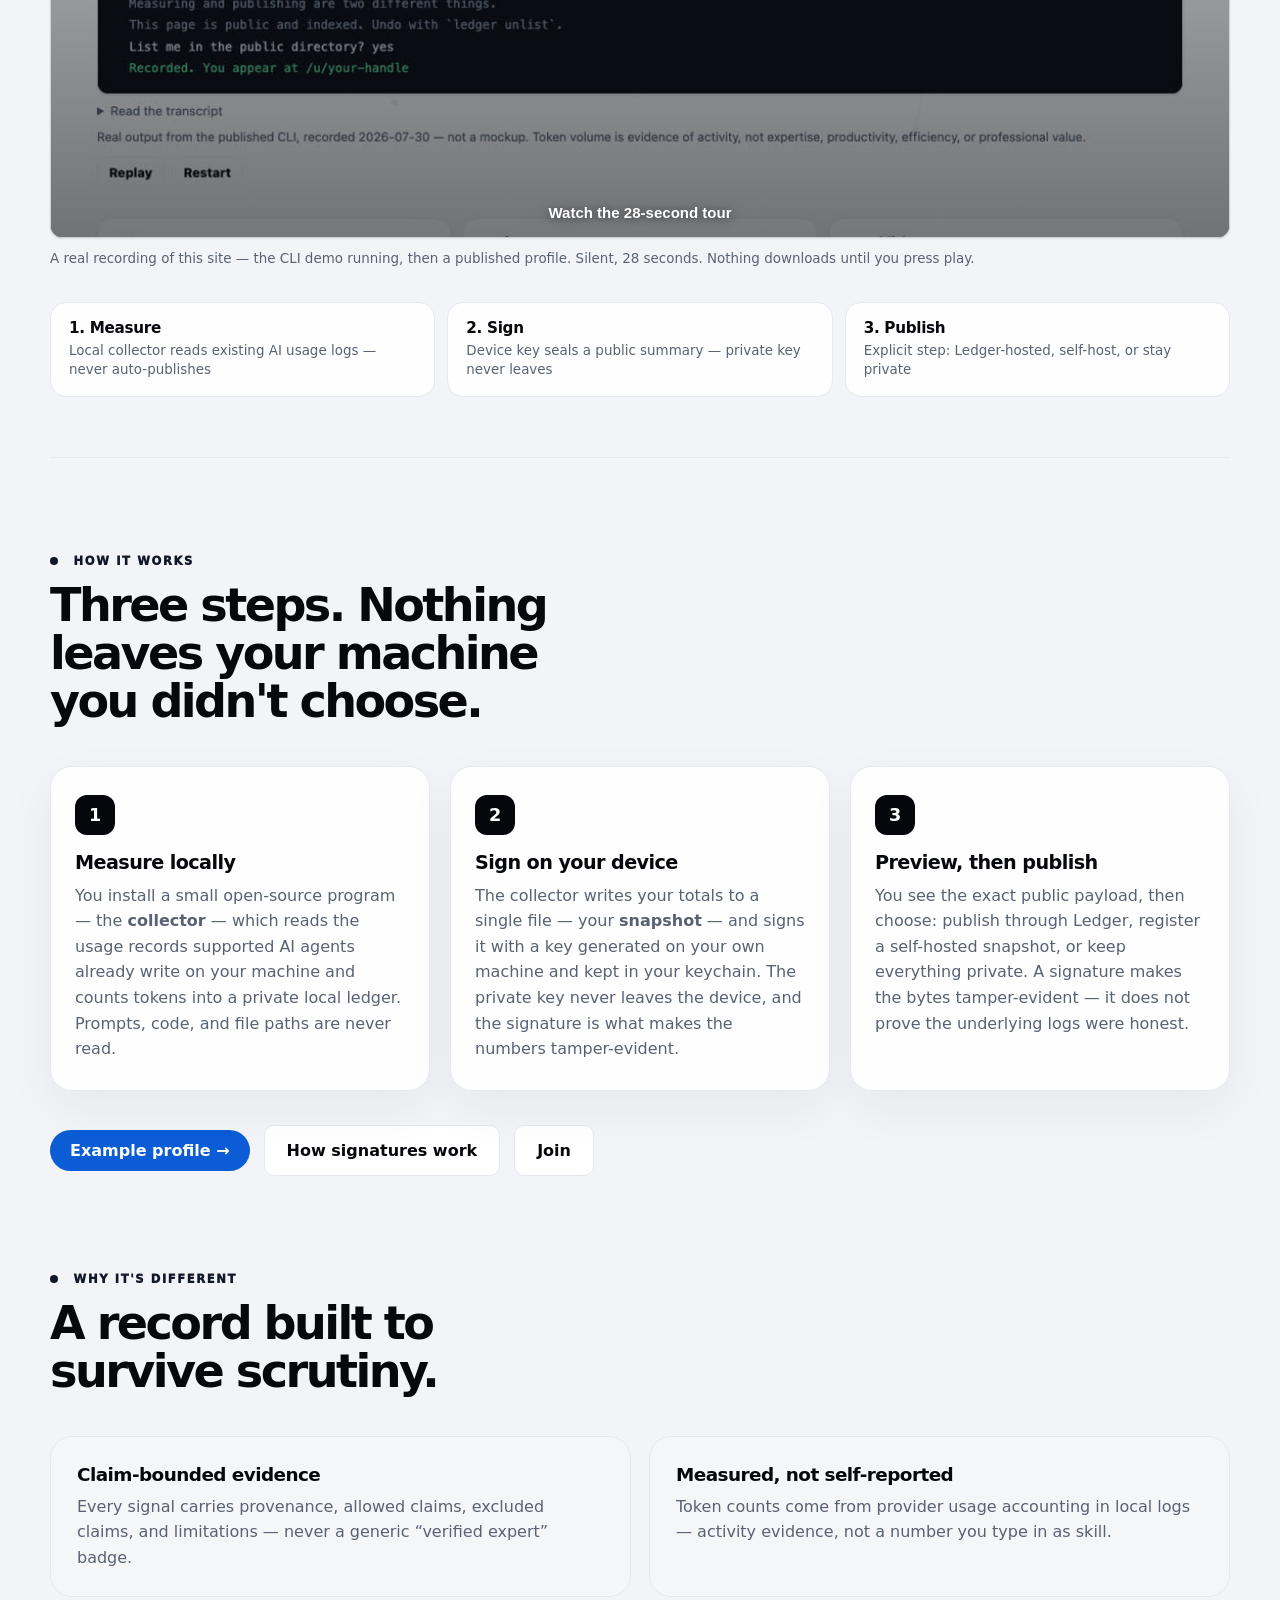
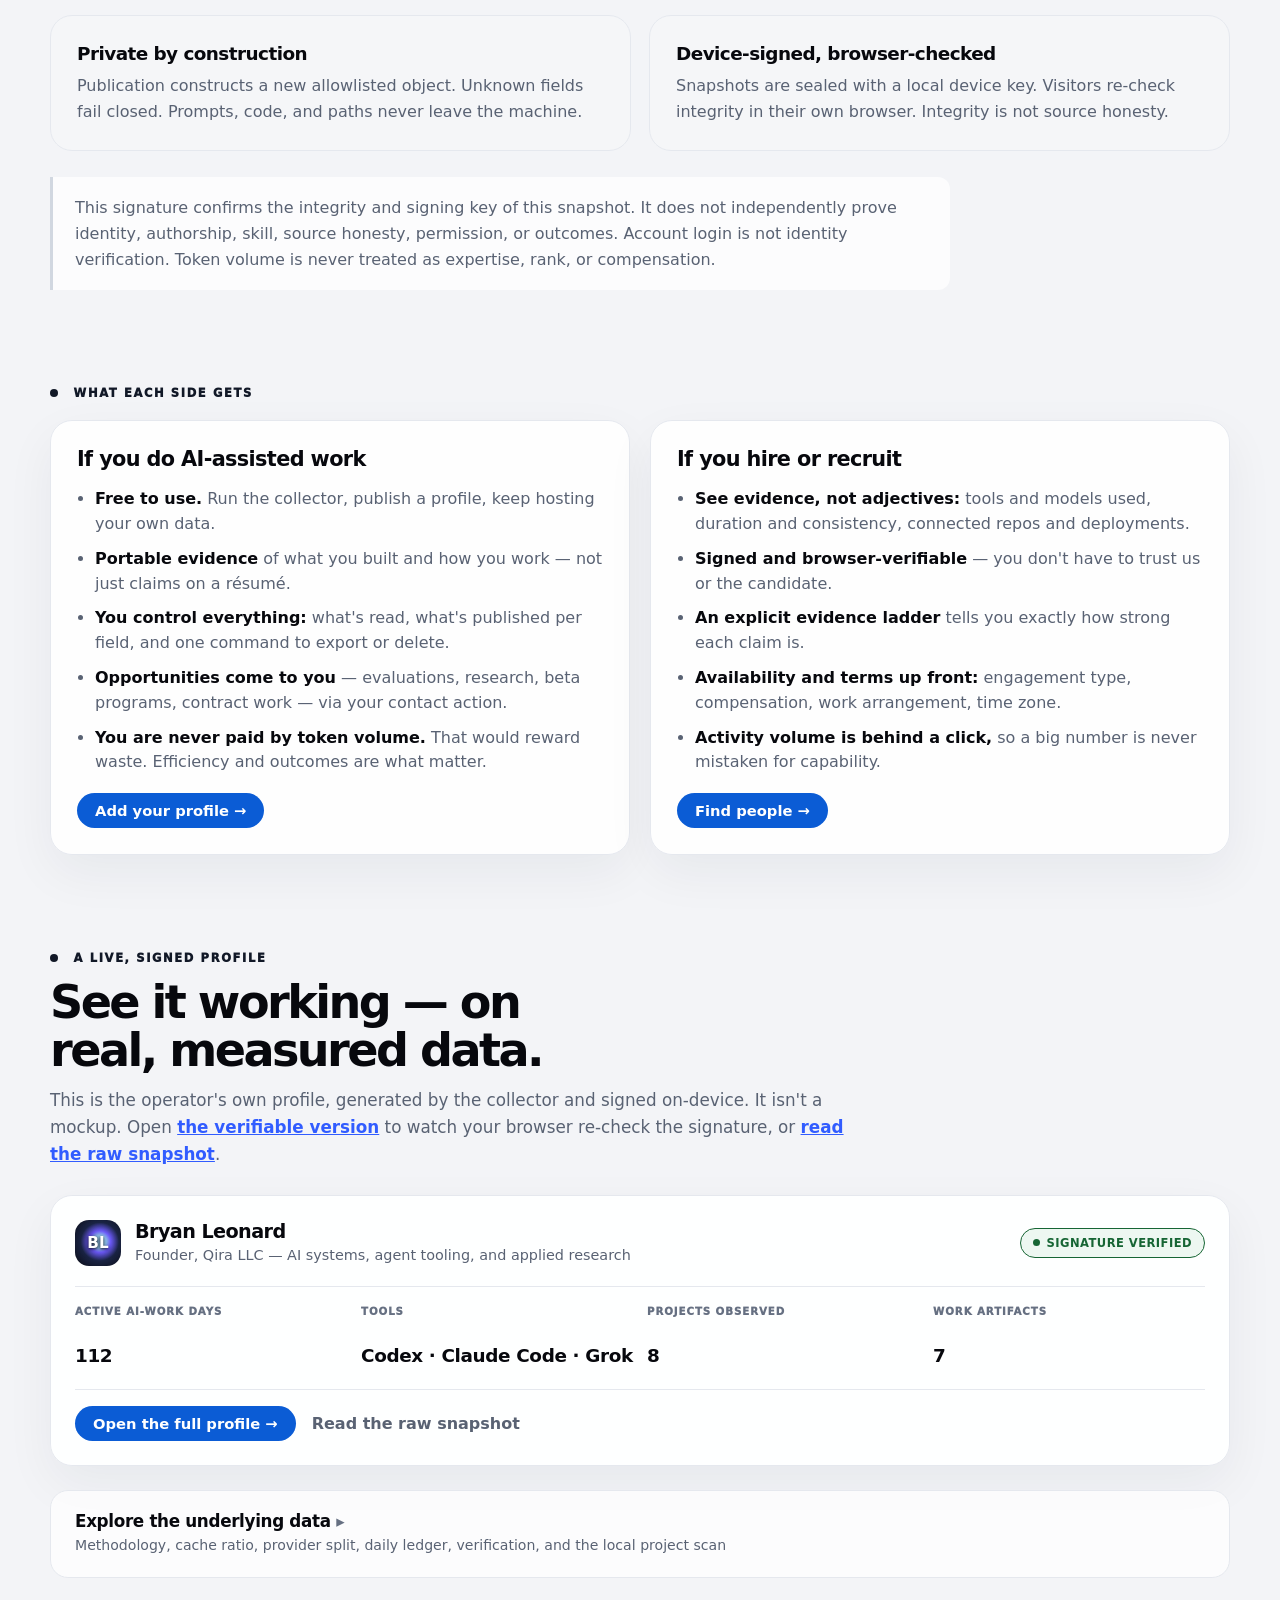
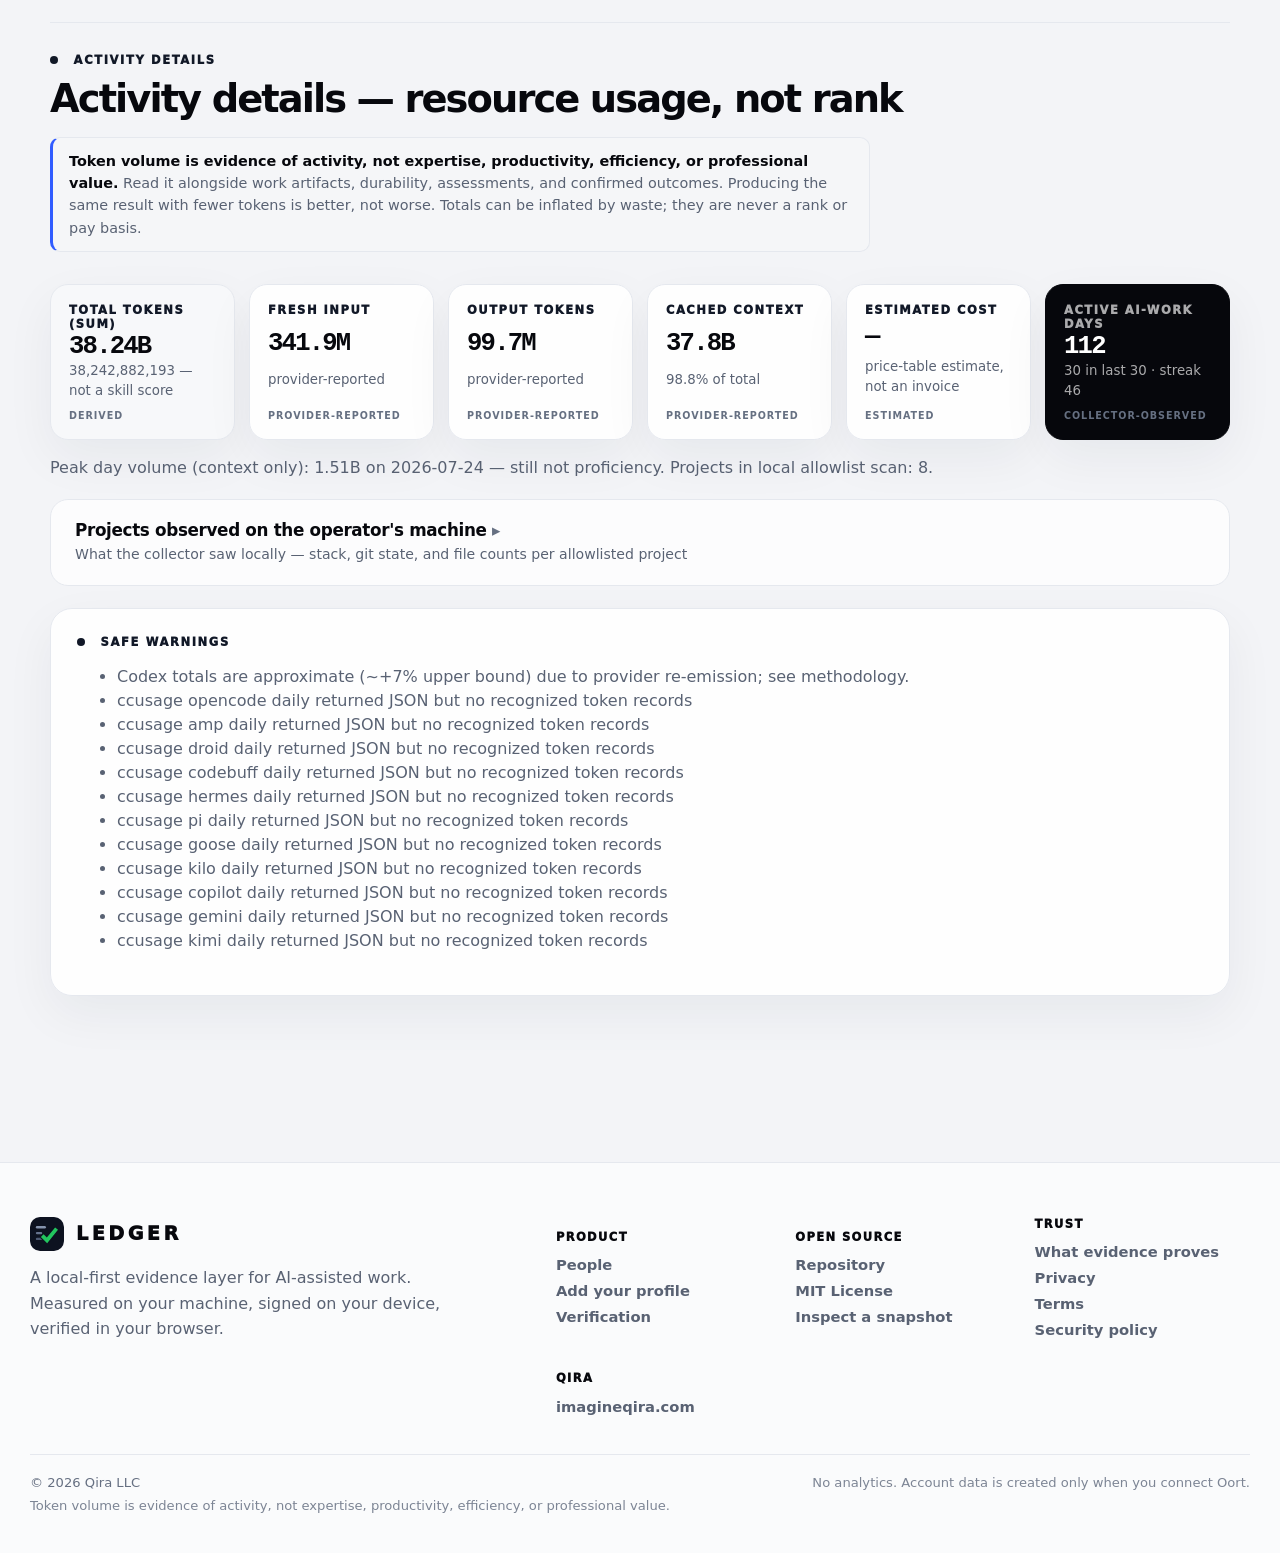
==== commit 5bb59a60: "Connect Ledger pages to onboarding and recurring evidence review offers" ====
--- a/account/index.html
+++ b/account/index.html
@@ -45,7 +45,7 @@
       <meta name="robots" content="noindex, nofollow" />
   <link rel="stylesheet" href="/qira-product-bar.css?v=20261016">
 </head>
-  <body><div class="qira-product-bar" role="navigation" aria-label="Qira ecosystem"><div class="qira-product-bar__inner"><div class="qira-product-bar__brand"><a href="https://imagineqira.com/" aria-label="Qira home">QIRA</a><span aria-hidden="true">/</span><span>Ledger</span></div><div class="qira-product-bar__links"><a href="https://imagineqira.com/products/">All products</a><a href="https://imagineqira.com/start/?goal=ledger">Getting started</a><a href="/from-flows/">Review a Flows report</a><a href="https://imagineqira.com/account/">Qira account</a></div></div></div>
+  <body><div class="qira-product-bar" role="navigation" aria-label="Qira ecosystem"><div class="qira-product-bar__inner"><div class="qira-product-bar__brand"><a href="https://imagineqira.com/" aria-label="Qira home">QIRA</a><span aria-hidden="true">/</span><span>Ledger</span></div><div class="qira-product-bar__links"><a href="https://imagineqira.com/products/">All products</a><a href="https://imagineqira.com/start/?goal=ledger">Getting started</a><a href="/from-flows/">Review a Flows report</a><a href="https://imagineqira.com/plans/?product=ledger#offer-ledger">Plans &amp; help</a><a href="https://imagineqira.com/account/">Qira account</a></div></div></div>
     <div id="root"></div>
     <!--
       Clean-URL restore for GitHub Pages. A hard load of /people is served by
